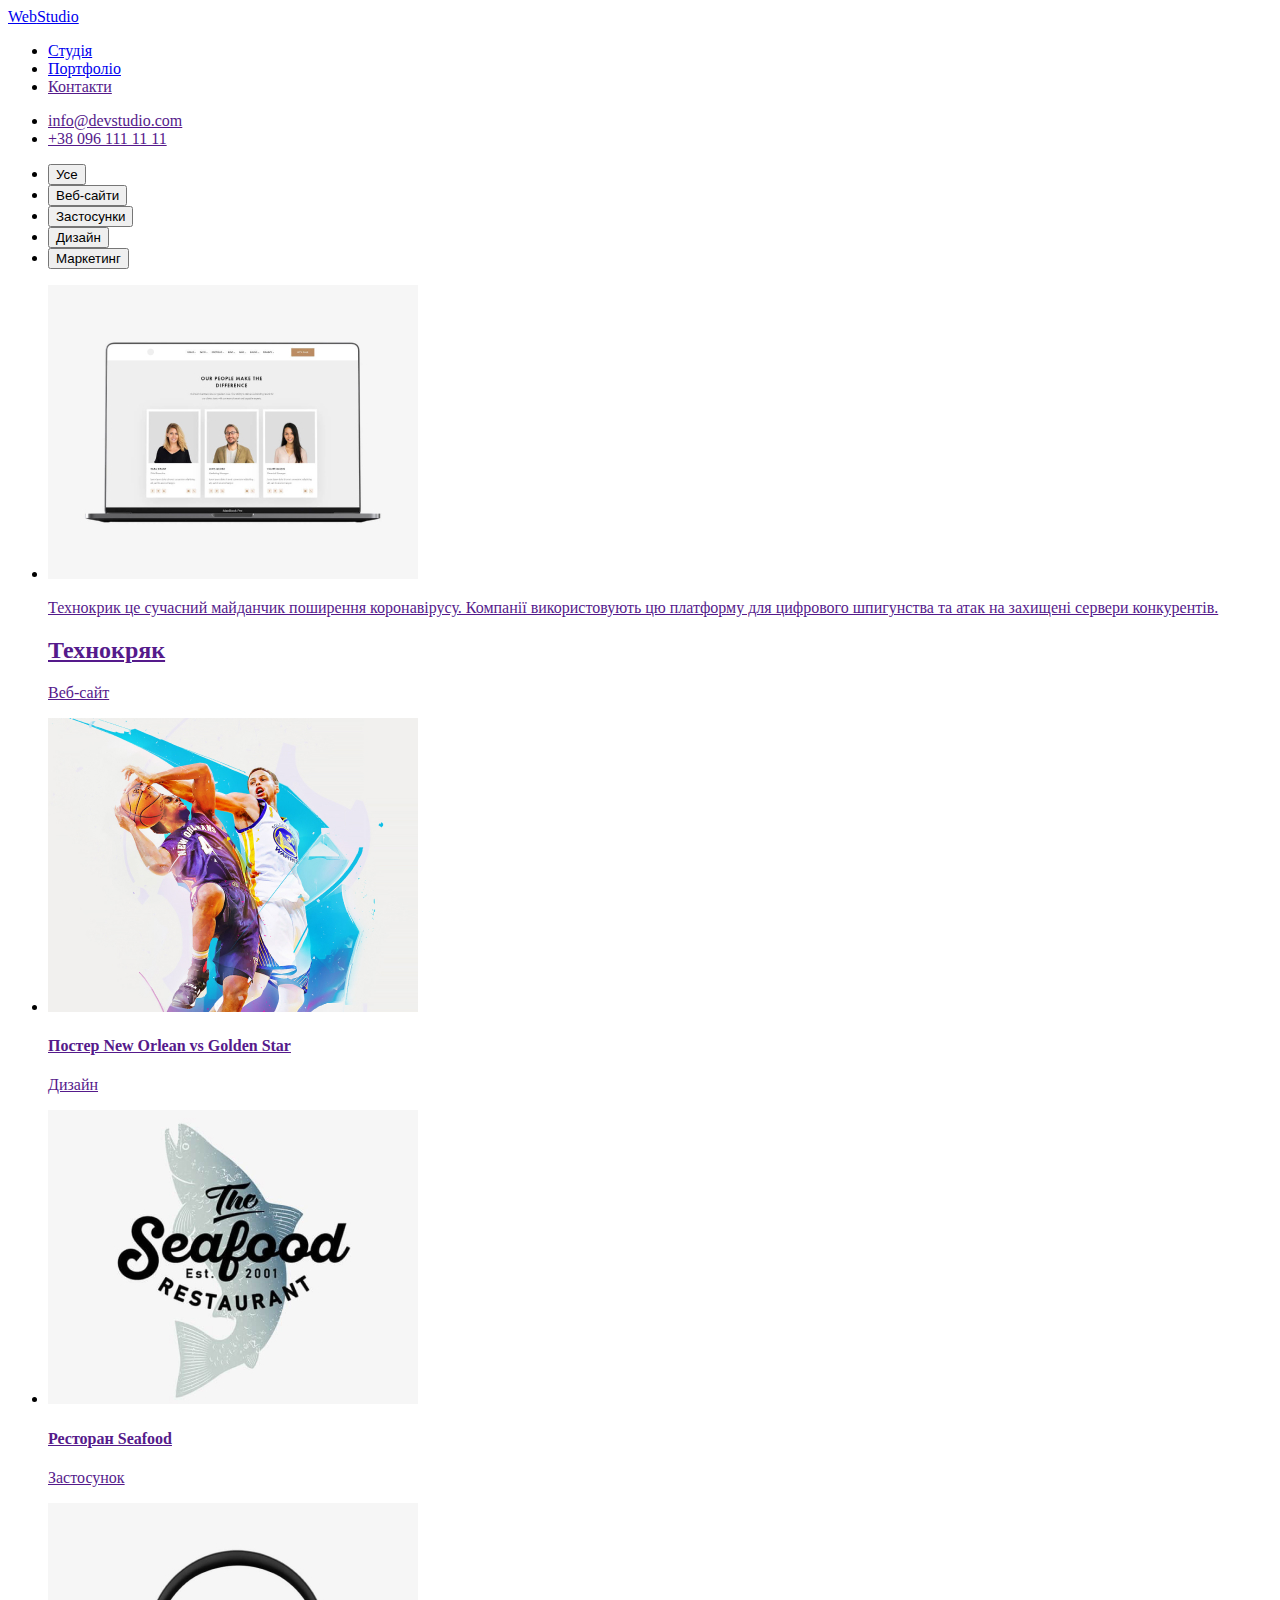
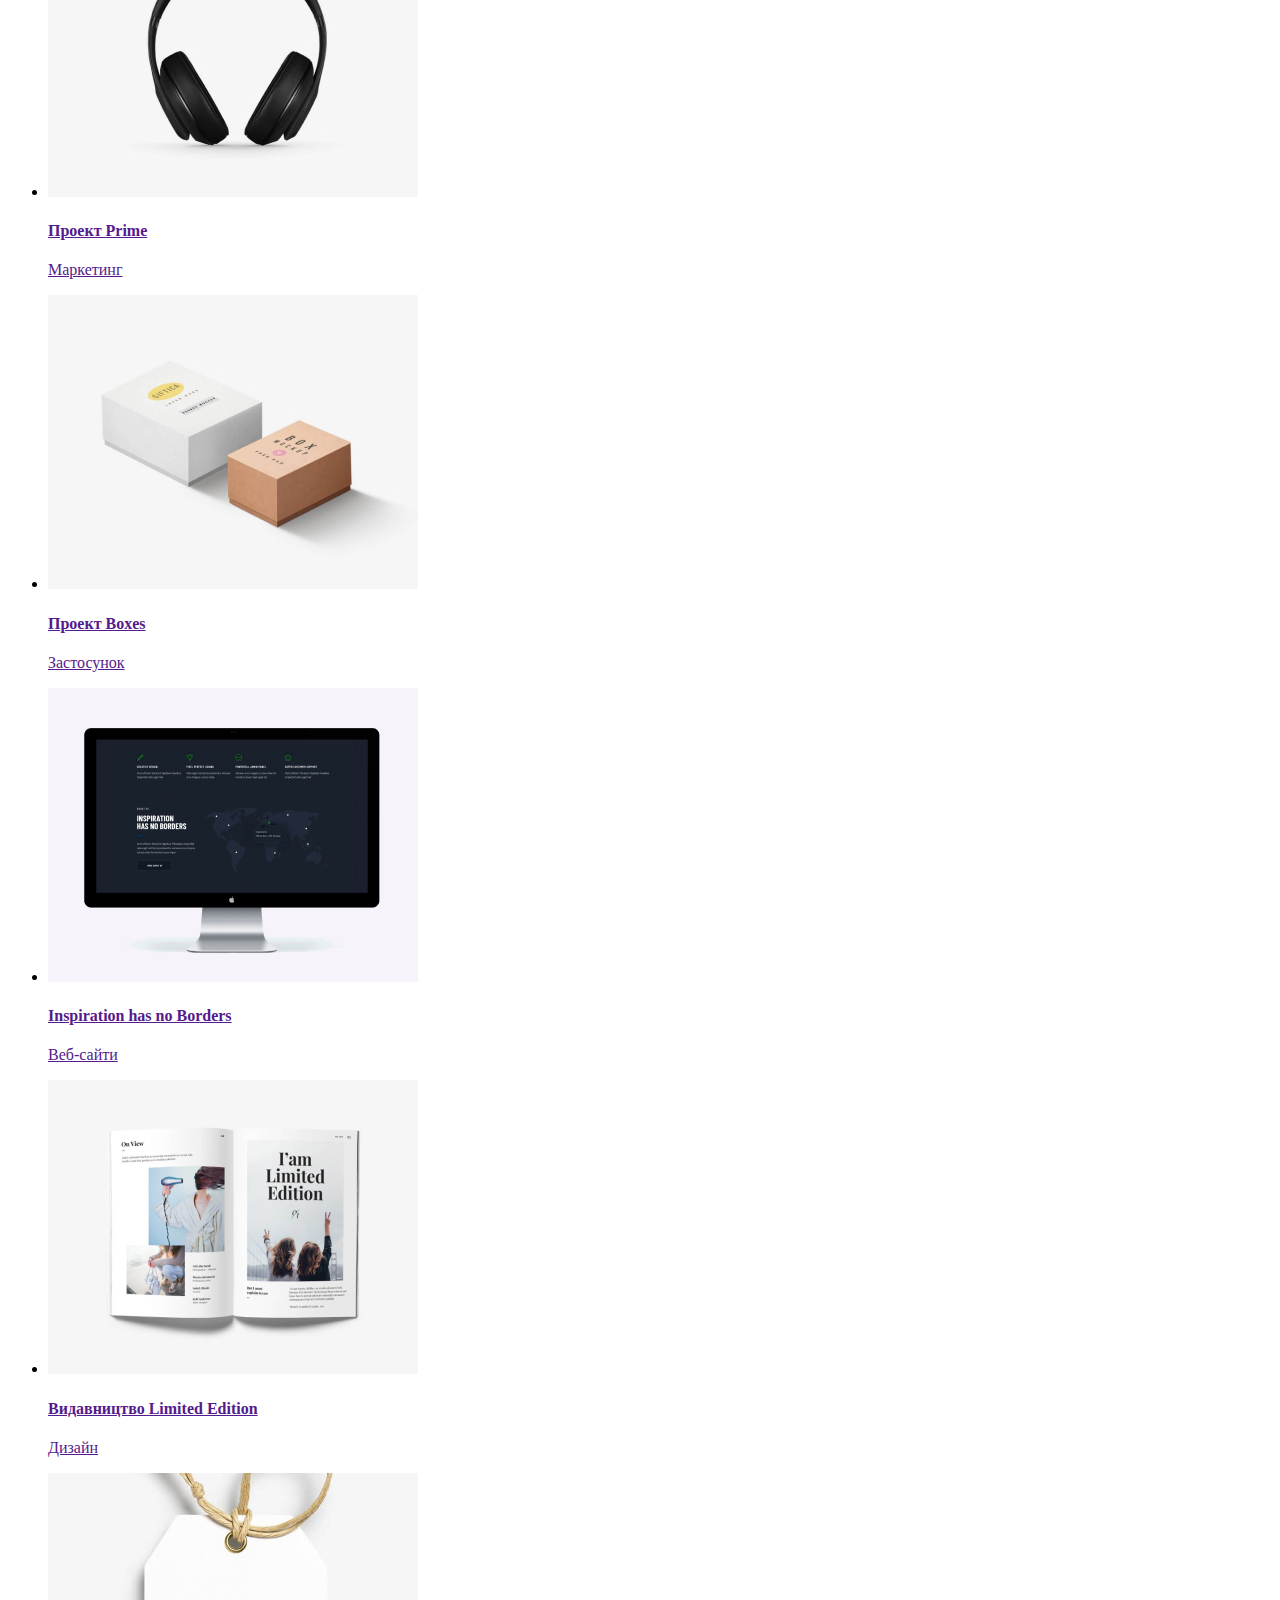
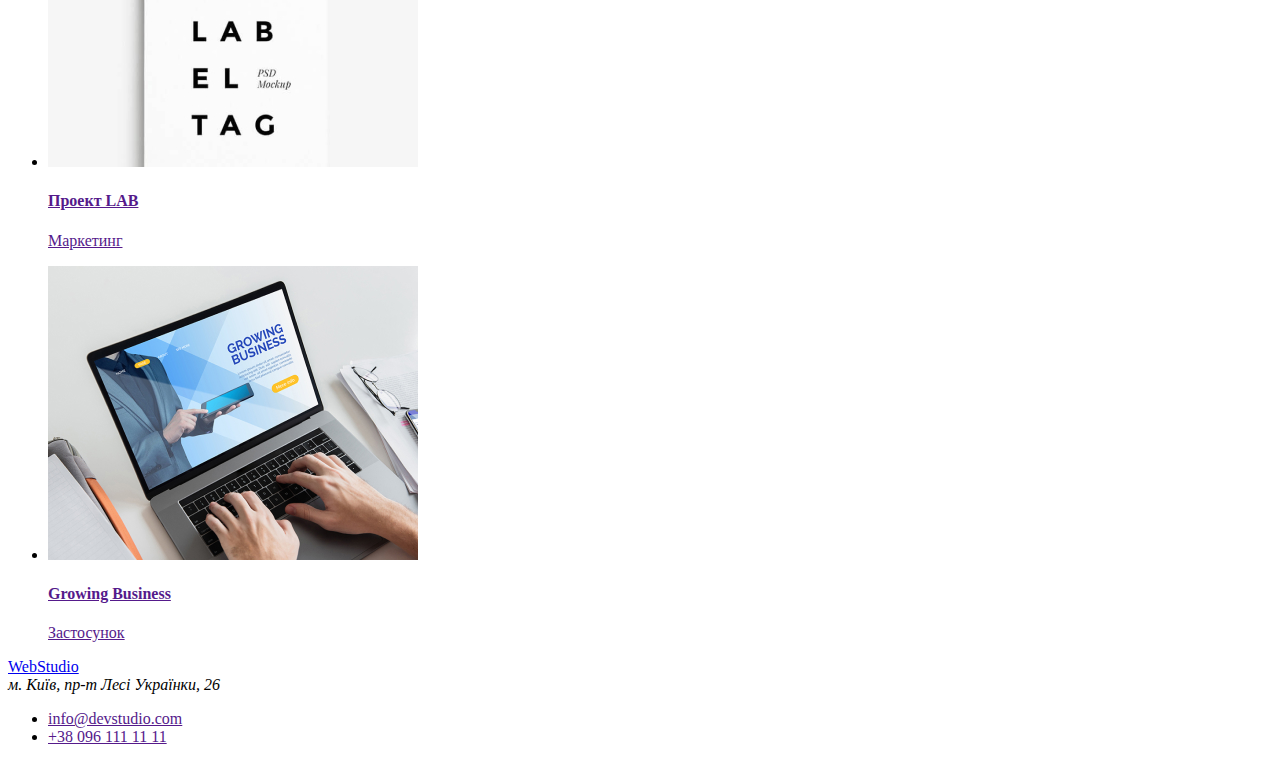
==== portfolio.html @ bb7be634 "goiteens-hw-15" ====
<!DOCTYPE html>
<html lang="en">
<head>
    <meta charset="UTF-8">
    <meta http-equiv="X-UA-Compatible" content="IE=edge">
    <meta name="viewport" content="width=device-width, initial-scale=1.0">
    <title>Portfolio</title>
<link rel="preconnect" href="https://fonts.googleapis.com">
<link rel="preconnect" href="https://fonts.gstatic.com" crossorigin>
<link href="https://fonts.googleapis.com/css2?family=Raleway:wght@700&family=Roboto:wght@400;500;700;900&display=swap" rel="stylesheet">
    <link rel="stylesheet" href="/portfolio.css">
</head>
<body>
     <!--Шапка-->
     <header class="section header">
        <div class="container nav">
            <a class="logo" href="./"><span>Web</span>Studio</a>
        <nav>
            <ul class="nav-list">
                <li class="nav-item">
                    <a class="nav-link" href="./">Студія</a>
                </li>
                <li class="nav-item">
                    <a class="nav-link" href="./portfolio.html">Портфоліо</a>
                </li>
                <li class="nav-item">
                    <a class="nav-link" href="">Контакти</a>
                </li>
            </ul>
        </nav>
        <ul class="contacts-list">
            <li class="contact-item">
                <a class="contact-link" href="">info@devstudio.com</a>
            </li>
            <li class="contact-item">
                <a class="contact-link" href="">+38 096 111 11 11</a>
            </li>
        </ul>
        </div>
     </header>
    <main>
        <section class="section">
            <div class="container">
                <ul class="list">
                    <li class="item"><button type="button" class="button">Усе</button></li>
                    <li class="item"><button type="button" class="button">Веб-сайти</button></li>
                    <li class="item"><button type="button" class="button">Застосунки</button></li>
                    <li class="item"><button type="button" class="button">Дизайн</button></li>
                    <li class="item"><button type="button" class="button">Маркетинг</button></li>
                </ul>
            </div>
            <ul class="examples">
                <li class="examples-link">
                    <a class="link" href=""> 
                    <div class="thumb">
                        <img src="./imges(portfolio)/img (6).jpg" alt="Фотографии троих людей на экране ноутбука" width="370" height="294">
                        <div class="overlay">
                            <p class="overlay-text">
                                Технокрик це сучасний майданчик поширення коронавірусу. 
                                Компанії використовують цю платформу для цифрового 
                                шпигунства та атак на захищені сервери конкурентів.
                            </p>
                        </div>            
                    </div>
                    
                    <div class="link-text">
                        <h2  class="examples-titel">Технокряк</h2>
                        <p class="examples-type">Веб-сайт</p>
                    </div>
                    </a>
                </li>


            <li class="examples-link-img">
                <a href="">
                    <img class="examples-img" src="./imges(portfolio)/img (7).jpg" alt="basketball">
                    <h4>Постер New Orlean vs Golden Star</h4>
                    <p>Дизайн</p>
                </li>
                </a>
            <li class="examples-link-img last">
                <a href="">
                    <img class="examples-img" src="./imges(portfolio)/img (8).jpg" alt="Seafood restaurant">
                    <h4>Ресторан Seafood</h4>
                    <p>Застосунок</p>
                </li>
                </a>
            <li class="examples-link-img first">
                <a href="">
                    <img class="examples-img" src="./imges(portfolio)/img (9).jpg" alt="headphones">
                    <h4>Проект Prime</h4>
                    <p>Маркетинг</p>
                </li>
                </a>
            <li class="examples-link-img">
                <a href="">
                    <img class="examples-img" src="./imges(portfolio)/img (10).jpg" alt="boxes">
                    <h4>Проект Boxes</h4>
                    <p>Застосунок</p>
                </li>
                </a>
            <li class="examples-link-img last">
                <a href="">
                    <img class="examples-img" src="./imges(portfolio)/img (11).jpg" alt="computer">
                    <h4>Inspiration has no Borders</h4>
                    <p>Веб-сайти</p>
                </li>
                </a>
            <li class="examples-link-img first">
                <a href="">
                    <img class="examples-img" src="./imges(portfolio)/img (12).jpg" alt="magazine">
                    <h4>Видавництво Limited Edition</h4>
                    <p>Дизайн</p>
                </li>
                </a>
            <li class="examples-link-img">
                <a href="">
                    <img class="examples-img" src="./imges(portfolio)/img (13).jpg" alt="tag">
                    <h4>Проект LAB</h4>
                    <p>Маркетинг</p>
                </li>
                </a>
            <li class="examples-link-img last">
                <a href="">
                    <img class="examples-img" src="./imges(portfolio)/img (14).jpg" alt="notebook">
                    <h4>Growing Business</h4>
                    <p>Застосунок</p>
                </li>
                </a>
        </ul>
        </section>
    </main>
    <footer class="section-footer">
        <div class="container">
            <div class="footer-nav">
                <a class="logo" href="./"><span>Web</span>Studio</a>
                <address class="adderess">м. Київ, пр-т Лесі Українки, 26</address>
                <ul class="contacts-list">
                    <li class="contact-item">
                        <a class="footer-link" href="">info@devstudio.com</a>
                    </li>
                    <li class="contact-item">
                        <a class="footer-link" href="">+38 096 111 11 11</a>
                    </li>
                </ul>
            </div>
</body>
</html>
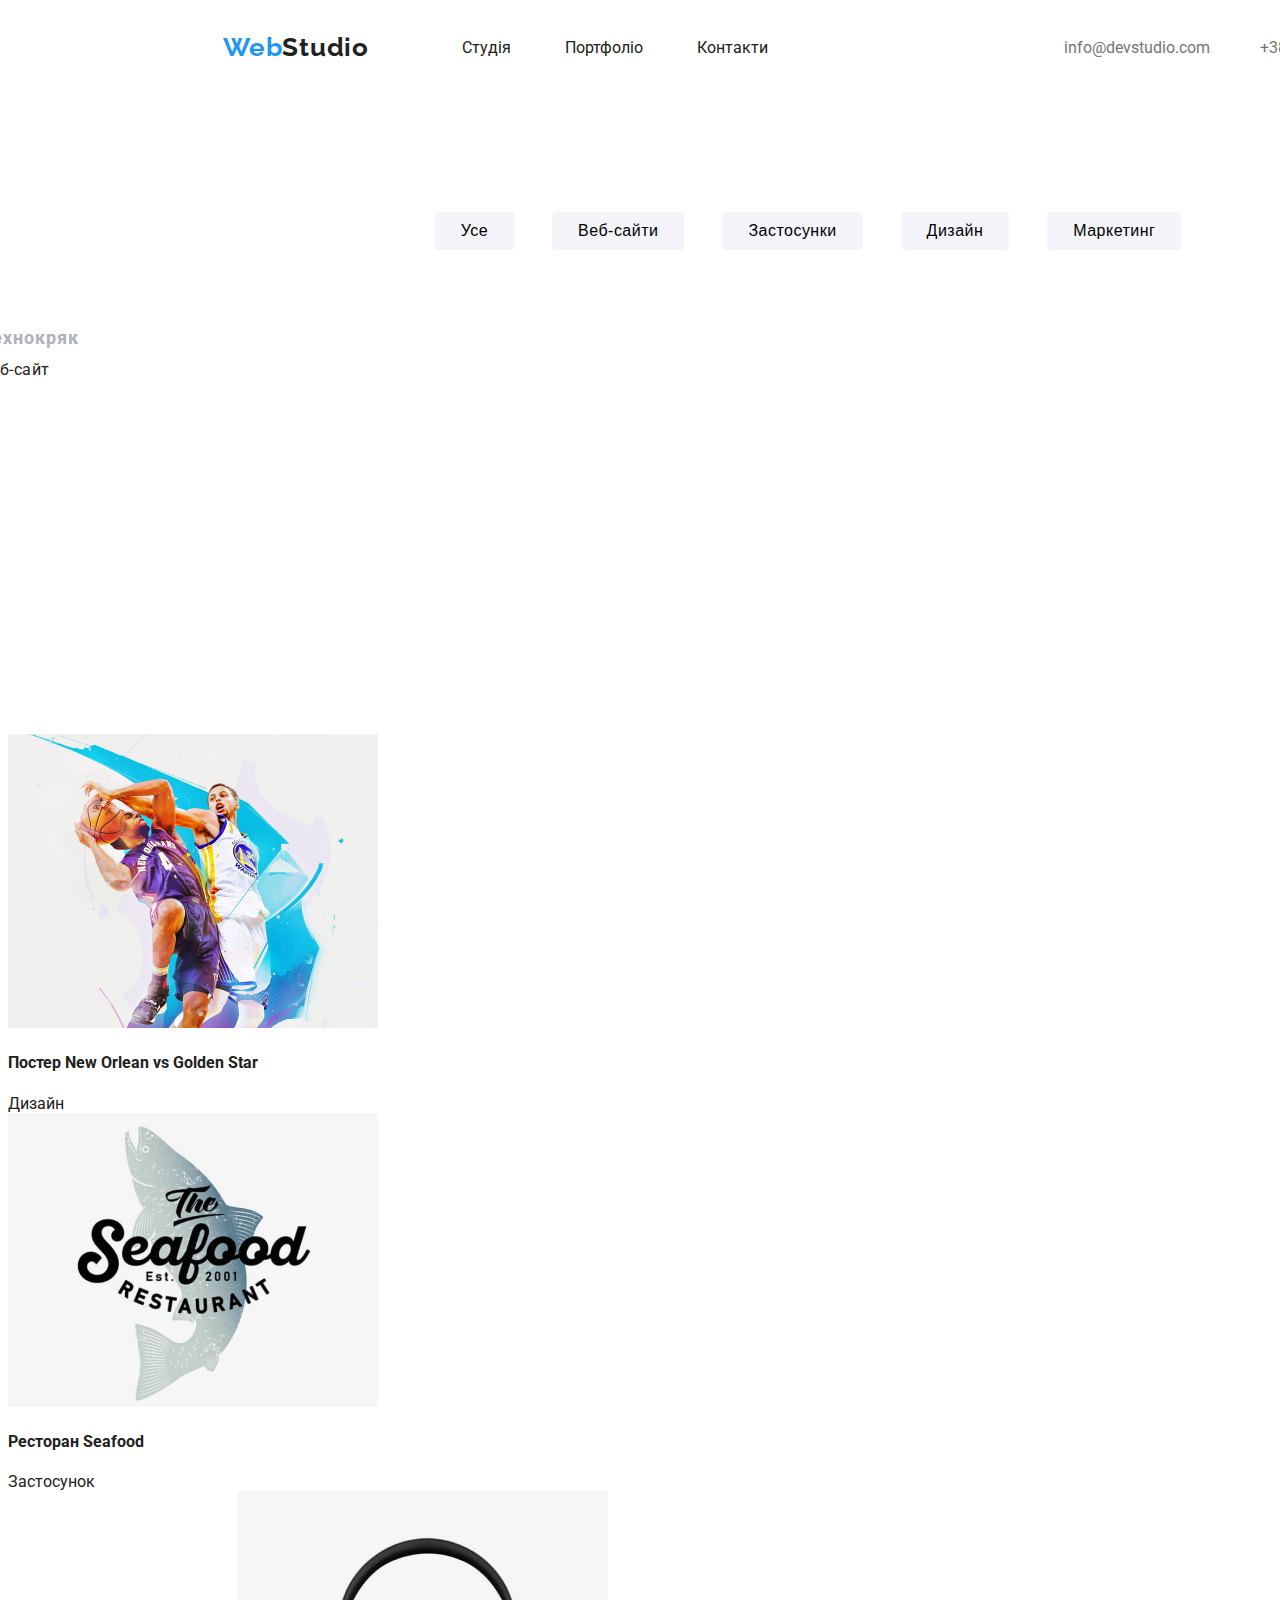
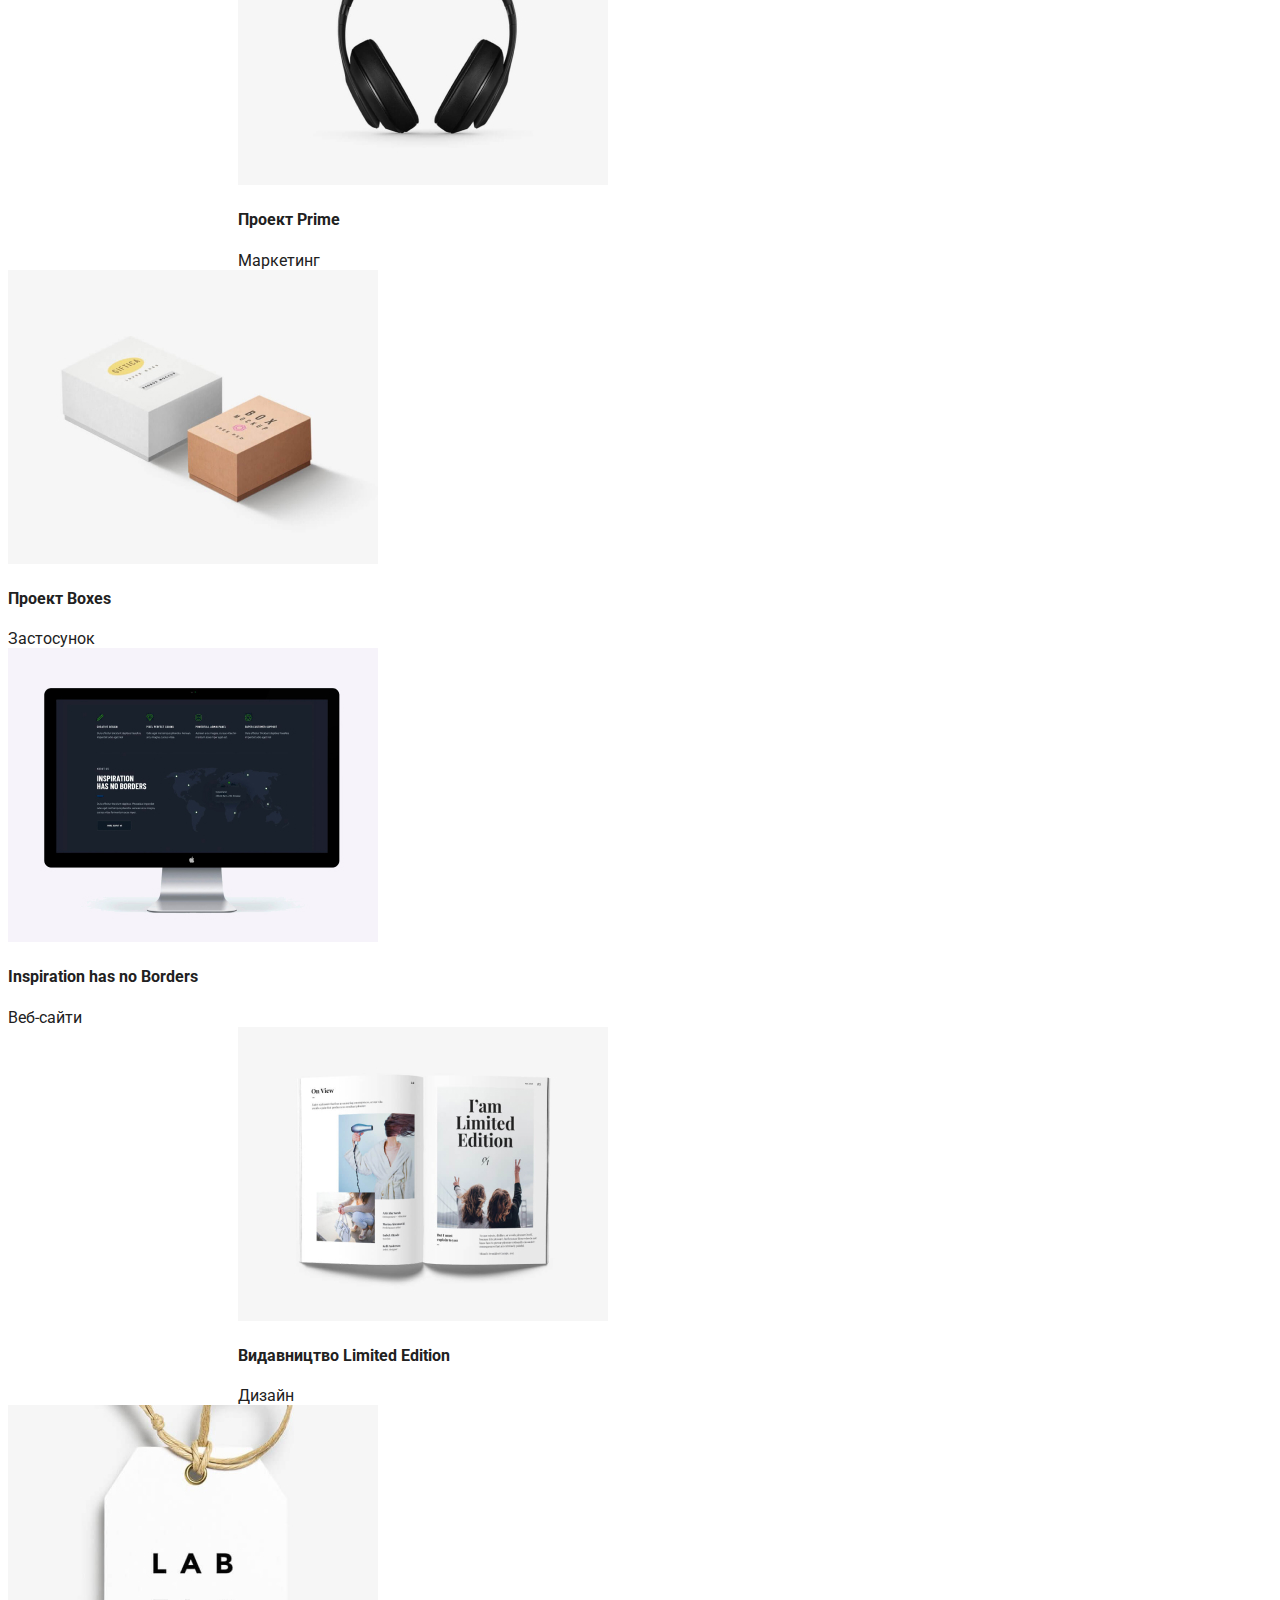
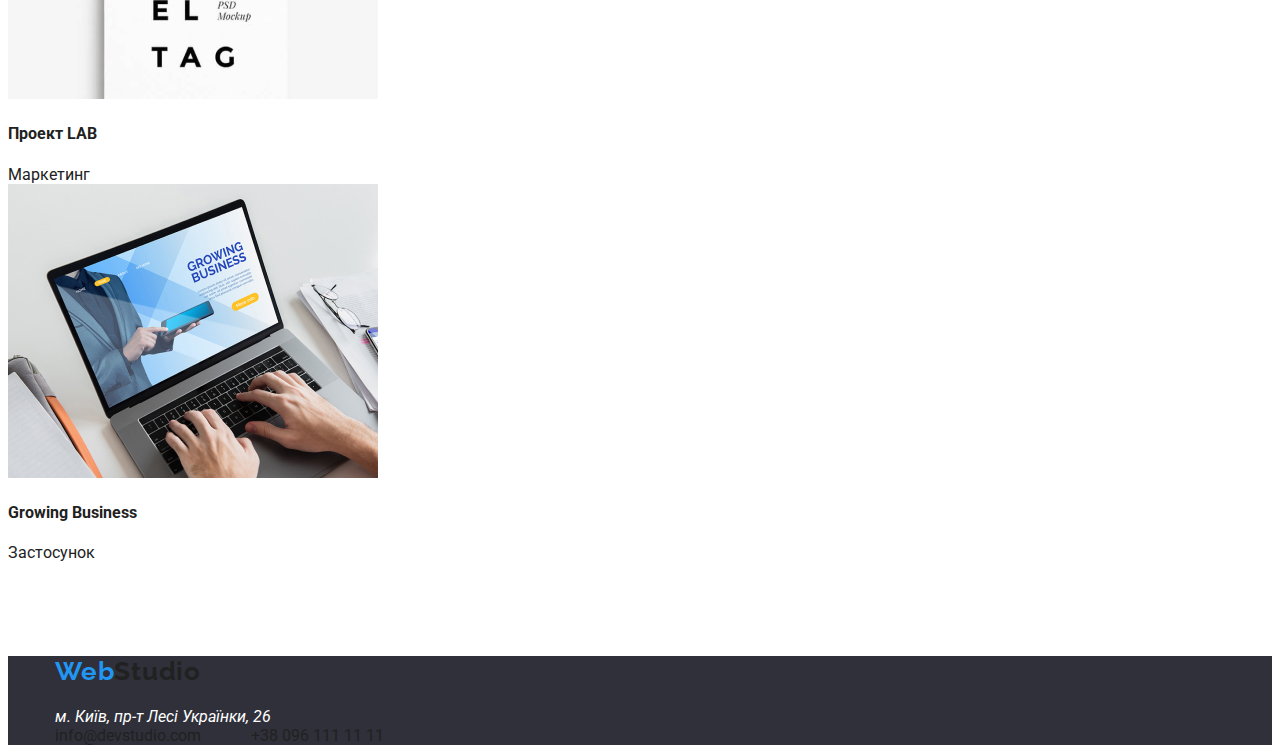
==== commit 0dc47d57: "goiteens-hw-15" ====
--- a/portfolio.html
+++ b/portfolio.html
@@ -8,7 +8,7 @@
 <link rel="preconnect" href="https://fonts.googleapis.com">
 <link rel="preconnect" href="https://fonts.gstatic.com" crossorigin>
 <link href="https://fonts.googleapis.com/css2?family=Raleway:wght@700&family=Roboto:wght@400;500;700;900&display=swap" rel="stylesheet">
-    <link rel="stylesheet" href="/portfolio.css">
+    <link rel="stylesheet" href="/css/main.min.css">
 </head>
 <body>
      <!--Шапка-->
--- a/css/main.min.css
+++ b/css/main.min.css
@@ -0,0 +1 @@
+:root{--accent-color: #2196F3;--primary-text-color: #212121;--secondary-text-color: #757575;--thirdly-text-color: #FFFFFF;--background-color: #2F303A}body{font-family:"Roboto",sans-serif;color:var(--primary-text-color)}*,*::before,*::after{-webkit-box-sizing:border-box;box-sizing:border-box}h1,h2,h3,p,ul{margin:0;padding:0}a{padding:0;margin:0;color:var(--primary-text-color);text-decoration:none}ul{list-style:none}.section{width:1600px;padding-top:94px;padding-bottom:94px}.container{width:1200px;padding-left:15px;padding-right:15px;margin-left:auto;margin-right:auto}.section.header{padding-top:24px;padding-bottom:25px}.container.nav{display:-webkit-box;display:-ms-flexbox;display:flex;-webkit-box-align:center;-ms-flex-align:center;align-items:center}.logo{font-family:"Raleway";font-style:normal;font-weight:700;font-size:26px;line-height:31px;letter-spacing:.03em;color:var(--primary-text-color)}.logo span{color:var(--accent-color)}nav{margin-left:93px}.nav-list{display:-webkit-box;display:-ms-flexbox;display:flex}.nav-item:not(:first-child){margin-left:54px}.nav-link .contact-link{font-style:normal;font-weight:500;font-size:14px;line-height:16px;letter-spacing:.02em;color:var(--primary-text-color)}.nav-link:hover,.nav-link:focus,.contact-link:hover,.contact-link:focus{color:var(--accent-color)}.contacts-list{display:-webkit-box;display:-ms-flexbox;display:flex;margin-left:auto}.contact-item:not(:first-child){margin-left:50px}.contact-link{color:var(--secondary-text-color)}.checkbox{margin-bottom:20px}.modal-input{position:relative}.icon-modal{position:absolute;top:50%;left:15px}.checkbox{-webkit-appearance:none;-moz-appearance:none;appearance:none}.checkbox input:checked+.checkbox-icon{background-color:var(--accent-color);border:1px solid var(--primary-text-color)}.checkbox-icon{border-radius:2px;fill:var(--thirdly-text-color);border:1px solid var(--primary-text-color);margin-right:7px}.modal-button{letter-spacing:.06em;color:var(--thirdly-text-color);cursor:pointer;display:-webkit-inline-box;display:-ms-inline-flexbox;display:inline-flex;padding:10px 57px;border-radius:4px;border:none;background-color:var(--accent-color);margin-bottom:40px;margin-top:30px;-webkit-box-shadow:0px 1px 3px rgba(0,0,0,.12),0px 1px 1px rgba(0,0,0,.14),0px 2px 1px rgba(0,0,0,.2);box-shadow:0px 1px 3px rgba(0,0,0,.12),0px 1px 1px rgba(0,0,0,.14),0px 2px 1px rgba(0,0,0,.2);height:50px;width:200px;-webkit-box-align:center;-ms-flex-align:center;align-items:center}.field-link{text-decoration:underline;color:var(--accent-color)}.field-item textarea{resize:none;width:100%;height:20%;padding:12px 16px;margin-bottom:20px;outline:none}.field-item{position:relative;text-align:left;font-size:12px;line-height:14px;letter-spacing:.01em;color:var(--secondary-text-color)}.modal-title{font-size:20px;line-height:23px;text-align:center;letter-spacing:.03em;margin-bottom:12px}.fields{display:-webkit-box;display:-ms-flexbox;display:flex;-webkit-box-orient:vertical;-webkit-box-direction:normal;-ms-flex-direction:column;flex-direction:column;margin-bottom:20px}.field-item input{width:100%;height:40px;padding-left:16px;border:1px solid rgba(33,33,33,.2);border-radius:4px;outline:none}.field-item:focus-within input,.field-item:focus-within textarea{border:1px solid var(--accent-color)}.field-item:focus-within .icon-modal,.field-item:focus-within label{fill:var(--accent-color)}.field-item:not(:last-child){margin-bottom:10px}.close-button{display:-webkit-inline-box;display:-ms-inline-flexbox;display:inline-flex;border:none;background-color:#fff;border-radius:50%;position:absolute;width:30px;height:30px;left:499px;top:8px}.backdrop.is-hidden{opacity:0;pointer-events:none}.close{height:11px;width:11px;left:4px;top:3px}.backdrop{z-index:4;position:fixed;top:0;left:0;width:100%;height:100%;background-color:rgba(0,0,0,.2)}.modal{position:absolute;top:50%;left:50%;-webkit-transform:translate(-50%, -50%);transform:translate(-50%, -50%);width:528px;height:581px;background-color:var(--thirdly-text-color);padding:40px}.section.hero{padding-top:200px;padding-bottom:200px;text-align:center;background-image:webkit-gradient(linear, left bottom, left top, from(rgba(47, 48, 58, 0.4)), to(rgba(47, 48, 58, 0.4))),url(/studia/bdi.jpg);background-image:linear-gradient(0deg, rgba(47, 48, 58, 0.4), rgba(47, 48, 58, 0.4)),url(./studia/bdi.jpg);background-position:center}.section.hero,.footer{background-color:var(--background-color)}.visually-hidden{position:absolute;width:1px;height:1px;border:0;margin:-1px;padding:0;clip:rect(0 0 0 0);overflow:hidden}.hero-title{font-style:normal;font-weight:900;font-size:44px;line-height:60px;letter-spacing:.06em;text-transform:uppercase;width:696px;margin-bottom:30px;margin-left:auto;margin-right:auto;color:var(--thirdly-text-color)}.hero-button{display:-webkit-inline-box;display:-ms-inline-flexbox;display:inline-flex;border:none;border-radius:4px;background-color:var(--accent-color);color:var(--thirdly-text-color);font-weight:700;font-size:16px;line-height:30px;padding:10px 24px;cursor:pointer;-webkit-transition-property:background-color;transition-property:background-color;-webkit-transition-duration:250ms;transition-duration:250ms;-webkit-transition-timing-function:cubic-bezier(0.4, 0, 0.2, 1);transition-timing-function:cubic-bezier(0.4, 0, 0.2, 1);-webkit-transition-delay:1000ms;transition-delay:1000ms;-webkit-box-shadow:0px 4px 4px rgba(0,0,0,.15);box-shadow:0px 4px 4px rgba(0,0,0,.15)}.hero-button:hover,.hero-button:focus{background-color:#7fffd4;color:#2f303a}.thumbwork{position:absolute;background-color:rgba(47,48,58,.8);color:var(--thirdly-text-color);width:100%;bottom:0;padding:27px}.thumb-place{position:relative}.work-text{font-size:14px;line-height:16px;text-align:center;letter-spacing:.03em}.fetures{display:-webkit-box;display:-ms-flexbox;display:flex;-webkit-box-pack:justify;-ms-flex-pack:justify;justify-content:space-between}.fetures-items{width:270px}.section.footer{padding-top:60px;padding-bottom:60px}.footer .container{display:-webkit-box;display:-ms-flexbox;display:flex}.flex{margin-left:70px}.footer .logo{color:#fff}.adderess{margin-top:20px}.footer .contacts-list{display:block;margin-top:9px}.footer .contact-item:nth-child(2){margin-left:0;margin-top:9px}.flex-title{color:#fff;font-weight:700;font-size:14px;line-height:16px;letter-spacing:.03em;text-transform:uppercase;margin-bottom:20px}.item-foot .link{background:rgba(255,255,255,.1);color:#fff}.footer .item-foot:not(:last-child){margin-right:10px}.list-rb{display:-webkit-box;display:-ms-flexbox;display:flex;-webkit-box-pack:justify;-ms-flex-pack:justify;justify-content:space-between}.list .item{margin:30px}.list-human{display:-webkit-box;display:-ms-flexbox;display:flex;-webkit-box-pack:justify;-ms-flex-pack:justify;justify-content:space-between}.item-human:not(:last-child){margin-right:30px}.img{width:270px;height:260px;margin:10px}.section.hero{text-align:center}.email{width:16px;height:12px;color:var(--secondary-text-color);fill:currentColor}.telephone{width:10px;height:16px;margin-left:30px;margin-right:10px;fill:currentColor}.link{display:-webkit-inline-box;display:-ms-inline-flexbox;display:inline-flex;-webkit-box-pack:center;-ms-flex-pack:center;justify-content:center;-webkit-box-align:center;-ms-flex-align:center;align-items:center;width:44px;height:44px;border-radius:50%;background-color:#fff;color:#afb1b8}.link:hover,.link:focus{background-color:#2196f3;color:#fff}.icon{width:20px;height:20px;fill:currentColor}.list{display:-webkit-box;display:-ms-flexbox;display:flex;-webkit-box-pack:center;-ms-flex-pack:center;justify-content:center}.telephone2{color:var(--secondary-text-color)}.adderess{color:#fff}.icon-link{color:#757575}.fetures-item{width:70px;height:70px}.fetures-box{width:270px;background-color:#f5f4fa;padding:25px 100px;margin-bottom:30px}.customers-list{display:-webkit-box;display:-ms-flexbox;display:flex}.text{width:270px}.main-text{margin-bottom:10px}.name{margin-bottom:10px;text-align:center}.bottom-name{text-align:center}.section.our-team{background-color:#f5f4fa}.main-text2{text-align:center;margin-bottom:50px}.our-job{text-align:center;margin-bottom:50px}.customers-list{display:-webkit-box;display:-ms-flexbox;display:flex}.customers-item:not(:last-child){margin-right:30px}.customers-link{display:-webkit-inline-box;display:-ms-inline-flexbox;display:inline-flex;-webkit-box-pack:center;-ms-flex-pack:center;justify-content:center;-webkit-box-align:center;-ms-flex-align:center;align-items:center;width:170px;height:90px;border:1px solid var(--svg);color:var(--svg);border-radius:4px}.customers-link:hover,.customers-link:focus{border:1px solid var(--accent-color);color:var(--accent-color)}.customers-icon{fill:currentColor}.title{text-align:center;color:#212121;margin-bottom:50px}.item-human{background-color:#fff;-webkit-box-shadow:0px 1px 3px rgba(0,0,0,.12),0px 1px 1px rgba(0,0,0,.14),0px 2px 1px rgba(0,0,0,.2);box-shadow:0px 1px 3px rgba(0,0,0,.12),0px 1px 1px rgba(0,0,0,.14),0px 2px 1px rgba(0,0,0,.2)}body{font-family:"Roboto",sans-serif}a{text-decoration:none}ul{list-style:none}.list{display:-webkit-box;display:-ms-flexbox;display:flex;-webkit-box-pack:center;-ms-flex-pack:center;justify-content:center;margin-bottom:50px}.item:not(:first-child){margin-left:8px}.section.header{padding-top:24px;padding-bottom:25px}.container.nav{display:-webkit-box;display:-ms-flexbox;display:flex;-webkit-box-align:center;-ms-flex-align:center;align-items:center}.logo{font-family:"Raleway";font-style:normal;font-weight:700;font-size:26px;line-height:31px;letter-spacing:.03em;color:var(--primary-text-color)}.logo span{color:var(--accent-color)}nav{margin-left:93px}.nav-list{display:-webkit-box;display:-ms-flexbox;display:flex}.nav-item:not(:first-child){margin-left:54px}.nav-link .footer-link{font-style:normal;font-weight:500;font-size:14px;line-height:16px;letter-spacing:.02em;color:var(--primary-text-color)}.nav-link:hover,.nav-link:focus,.contact-link:hover,.contact-link:focus{color:var(--accent-color)}.contacts-list{display:-webkit-box;display:-ms-flexbox;display:flex;margin-left:auto}.contact-item:not(:first-child){margin-left:50px}.contact-link{color:var(--secondary-text-color)}.button:hover,.button:focus{background-color:#2196f3;color:#fff;-webkit-box-shadow:0px 3px 1px rgba(0,0,0,.1),0px 1px 2px rgba(0,0,0,.08),0px 2px 2px rgba(0,0,0,.12);box-shadow:0px 3px 1px rgba(0,0,0,.1),0px 1px 2px rgba(0,0,0,.08),0px 2px 2px rgba(0,0,0,.12)}.examlpes{display:-webkit-box;display:-ms-flexbox;display:flex;-ms-flex-wrap:wrap;flex-wrap:wrap;margin:-15px}.thumb{position:relative;overflow:hidden}.overlay{position:absolute;top:0;left:0;width:100%;height:100%;background-color:rgba(33,150,243,.9);padding:63px 24px;-webkit-transform:translateY(100%);transform:translateY(100%);-webkit-transition:-webkit-transform 250ms cubic-bezier(0.4, 0, 0.2, 1);transition:-webkit-transform 250ms cubic-bezier(0.4, 0, 0.2, 1);transition:transform 250ms cubic-bezier(0.4, 0, 0.2, 1);transition:transform 250ms cubic-bezier(0.4, 0, 0.2, 1), -webkit-transform 250ms cubic-bezier(0.4, 0, 0.2, 1)}.link:hover .overlay,.link:focus .overlay{-webkit-transform:translateY(0);transform:translateY(0)}.link:hover .link-text,.link:focus .link-text{-webkit-box-shadow:0px 1px 1px rgba(0,0,0,.12),0px 4px 4px rgba(0,0,0,.06),1px 4px 6px rgba(0,0,0,.16);box-shadow:0px 1px 1px rgba(0,0,0,.12),0px 4px 4px rgba(0,0,0,.06),1px 4px 6px rgba(0,0,0,.16)}.overlay-text{font-size:18px;line-height:28px;letter-spacing:.03em;color:var(--thirdly-text-color)}.examples-titel{color:var(--title-text-color);font-weight:700;font-size:18px;line-height:2;letter-spacing:.06em}.examples-type{color:var(--primary-text-color);font-size:16px;line-height:1.8;letter-spacing:.03em}.link-text{padding:20px 24px;border-left:1px solid var(--card-border-line);border-right:1px solid var(--card-border-line);border-bottom:1px solid var(--card-border-line)}.button{border:none;border-radius:4px;padding:6px 26px;background:#f5f4fa;font-weight:500;font-size:16px;line-height:26px;text-align:center;letter-spacing:.03em}.examples-img{height:294px;width:370px;margin-right:30px}.examples-link:not(:last-child){height:404px;width:370px;margin-right:30px}.first{margin-left:230px}.last{margin-right:200px}.section.footer{padding-top:60px;padding-bottom:60px}.footer .container{display:-webkit-box;display:-ms-flexbox;display:flex}.flex{margin-left:70px}.footer .logo{color:#fff}.adderess{margin-top:20px;color:#fff}.footer .contacts-list{display:block;margin-top:9px}.footer .contact-item:nth-child(2){margin-left:0;margin-top:9px}.flex-title{color:#fff;font-weight:700;font-size:14px;line-height:16px;letter-spacing:.03em;text-transform:uppercase;margin-bottom:20px}.footer .item-foot:not(:last-child){margin-right:10px}.section-footer{background-color:#2f303a;margin:none}/*# sourceMappingURL=main.min.css.map */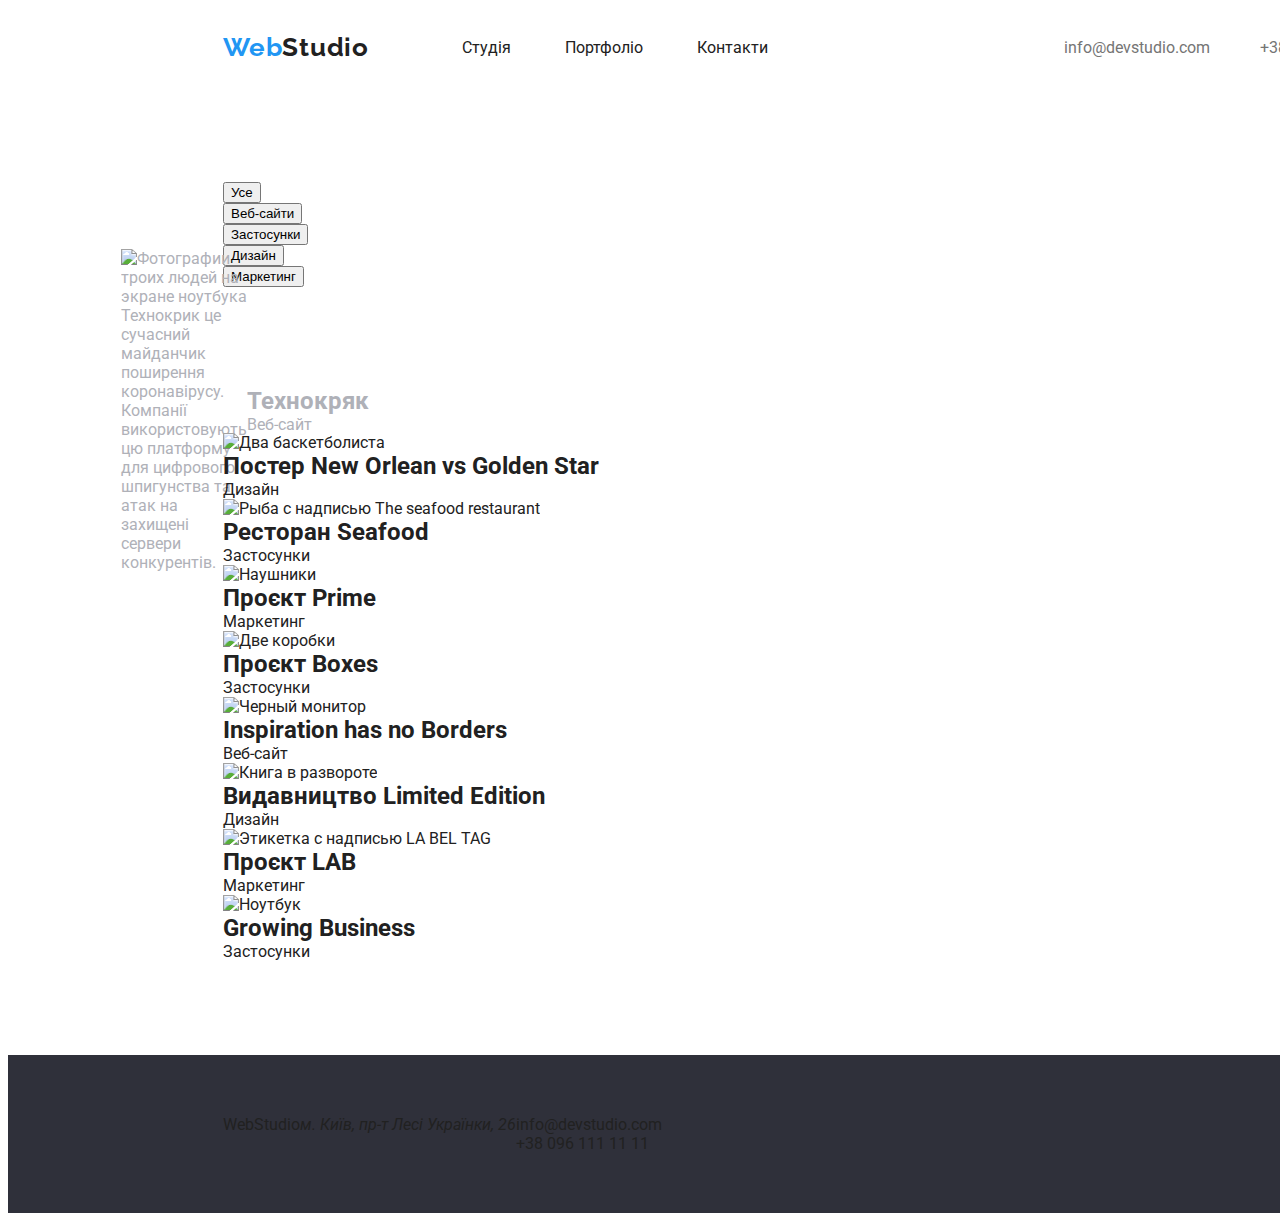
==== commit ea86dcdc: "goiteens-hw-15" ====
--- a/portfolio.html
+++ b/portfolio.html
@@ -4,15 +4,16 @@
     <meta charset="UTF-8">
     <meta http-equiv="X-UA-Compatible" content="IE=edge">
     <meta name="viewport" content="width=device-width, initial-scale=1.0">
-    <title>Portfolio</title>
-<link rel="preconnect" href="https://fonts.googleapis.com">
-<link rel="preconnect" href="https://fonts.gstatic.com" crossorigin>
-<link href="https://fonts.googleapis.com/css2?family=Raleway:wght@700&family=Roboto:wght@400;500;700;900&display=swap" rel="stylesheet">
-    <link rel="stylesheet" href="/css/main.min.css">
+    <title>WEB studio</title>
+    <link href="https://fonts.googleapis.com/css2?family=Raleway:wght@700&family=Roboto:wght@400;500;700;900&display=swap" rel="stylesheet">
+    <link rel="stylesheet" href="node_modules/modern-normalize/modern-normalize.css">    
+    <!-- Зовнішній файл стилю -->
+    <link rel="stylesheet" href="./css/main.min.css">
 </head>
 <body>
-     <!--Шапка-->
-     <header class="section header">
+
+    <!-- Шапка -->
+    <header class="section header">
         <div class="container nav">
             <a class="logo" href="./"><span>Web</span>Studio</a>
         <nav>
@@ -21,7 +22,7 @@
                     <a class="nav-link" href="./">Студія</a>
                 </li>
                 <li class="nav-item">
-                    <a class="nav-link" href="./portfolio.html">Портфоліо</a>
+                    <a class="nav-link">Портфоліо</a>
                 </li>
                 <li class="nav-item">
                     <a class="nav-link" href="">Контакти</a>
@@ -30,119 +31,144 @@
         </nav>
         <ul class="contacts-list">
             <li class="contact-item">
-                <a class="contact-link" href="">info@devstudio.com</a>
+                <a class="contact-link" 
+                href="mail:info@devstudio.com">info@devstudio.com</a>
             </li>
             <li class="contact-item">
-                <a class="contact-link" href="">+38 096 111 11 11</a>
+                <a class="contact-link" 
+                href="tel:+380961111111">+38 096 111 11 11</a>
             </li>
         </ul>
         </div>
-     </header>
-    <main>
-        <section class="section">
-            <div class="container">
-                <ul class="list">
-                    <li class="item"><button type="button" class="button">Усе</button></li>
-                    <li class="item"><button type="button" class="button">Веб-сайти</button></li>
-                    <li class="item"><button type="button" class="button">Застосунки</button></li>
-                    <li class="item"><button type="button" class="button">Дизайн</button></li>
-                    <li class="item"><button type="button" class="button">Маркетинг</button></li>
-                </ul>
+    </header>
+    <!--Основна секція-->
+<main>
+    <section class="section">
+        <div class="container">
+    <ul class="filter">
+        <li class="filter-item">
+            <button type="button" class="filter-btn" href="">Усе</button>
+        </li>
+        <li class="filter-item">
+            <button type="button" class="filter-btn" href="">Веб-сайти</button>
+        </li>
+        <li class="filter-item">
+            <button type="button" class="filter-btn" href="">Застосунки</button>
+        </li>
+        <li class="filter-item">
+            <button type="button" class="filter-btn" href="">Дизайн</button>
+        </li>
+        <li class="filter-item">
+            <button type="button" class="filter-btn" href="">Маркетинг</button>
+        </li>
+    </ul>
+    <ul class="examples">
+        <li class="examples-link">
+            <a class="link" href=""> 
+            <div class="thumb">
+                <img src="./" alt="Фотографии троих людей на экране ноутбука" width="370" height="294">
+                <div class="overlay">
+                    <p class="overlay-text">
+                        Технокрик це сучасний майданчик поширення коронавірусу. 
+                        Компанії використовують цю платформу для цифрового 
+                        шпигунства та атак на захищені сервери конкурентів.
+                    </p>
+                </div>            
             </div>
-            <ul class="examples">
-                <li class="examples-link">
-                    <a class="link" href=""> 
-                    <div class="thumb">
-                        <img src="./imges(portfolio)/img (6).jpg" alt="Фотографии троих людей на экране ноутбука" width="370" height="294">
-                        <div class="overlay">
-                            <p class="overlay-text">
-                                Технокрик це сучасний майданчик поширення коронавірусу. 
-                                Компанії використовують цю платформу для цифрового 
-                                шпигунства та атак на захищені сервери конкурентів.
-                            </p>
-                        </div>            
-                    </div>
-                    
-                    <div class="link-text">
-                        <h2  class="examples-titel">Технокряк</h2>
-                        <p class="examples-type">Веб-сайт</p>
-                    </div>
-                    </a>
-                </li>
+            
+            <div class="link-text">
+                <h2  class="examples-titel">Технокряк</h2>
+                <p class="examples-type">Веб-сайт</p>
+            </div>
+            </a>
+        </li>
+        <li class="examples-link">
+            <a href="">
+            <img src="./img/portfolio/sport.jpg" alt="Два баскетболиста" width="370" height="294">
+            <div class="link-text">
+                <h2 class="examples-titel">Постер New Orlean vs Golden Star</h2>
+            <p class="examples-type" >Дизайн</p>
+            </div>
+            </a>
+        </li>
+        <li class="examples-link">
+            <a href=""><img src="./img/portfolio/seafood_rest.jpg" alt="Рыба с надписью The seafood restaurant" width="370" height="294">
+            <div class="link-text">
+                <h2 class="examples-titel">Ресторан Seafood</h2>
+            <p class="examples-type" >Застосунки</p>
+            </div>
+            </a>
+        </li>
+        <li class="examples-link">
+            <a href=""><img src="./img/portfolio/headphones.jpg" alt="Наушники" width="370" height="294">
+            <div class="link-text">
+                <h2 class="examples-titel">Проєкт Prime</h2>
+            <p class="examples-type" >Маркетинг</p>
+            </div>
+            </a>
+        </li>
+        <li class="examples-link">
+            <a href=""><img src="./img/portfolio/boxes.jpg" alt="Две коробки" width="370" height="294">
+            <div class="link-text">
+                <h2 class="examples-titel">Проєкт Boxes</h2>
+            <p class="examples-type" >Застосунки</p>
+            </div>
+            </a>
+        </li>
+        <li class="examples-link">
+            <a href=""><img src="./img/portfolio/monitor.jpg" alt="Черный монитор" width="370" height="294">
+            <div class="link-text">
+                <h2 class="examples-titel">Inspiration has no Borders</h2>
+            <p class="examples-type" >Веб-сайт</p>
+            </div>
+            </a>
+        </li>
+        <li class="examples-link">
+            <a href=""><img src="./img/portfolio/book.jpg" alt="Книга в развороте" width="370" height="294">
+            <div class="link-text">
+<h2 class="examples-titel">Видавництво Limited Edition</h2>
+            <p class="examples-type" >Дизайн</p>
+            </div>
+                
+            </a>
+        </li>
+        <li class="examples-link">
+            <a href=""><img src="./img/portfolio/label_tag.jpg" alt="Этикетка с надписью LA BEL TAG" width="370" height="294">
+            <div class="link-text">
+<h2 class="examples-titel">Проєкт LAB</h2>
+            <p class="examples-type" >Маркетинг</p>
+            </div>
+                
+            </a>
+        </li>
+        <li class="examples-link">
+            <a href=""><img src="./img/portfolio/laptop.jpg" alt="Ноутбук" width="370" height="294">
+            <div class="link-text">
+                <h2 class="examples-titel">Growing Business</h2>
+            <p class="examples-type" >Застосунки</p>
+            </div>
+                
+            </a>
+        </li>
+    </ul>
+        </div>
 
-
-            <li class="examples-link-img">
-                <a href="">
-                    <img class="examples-img" src="./imges(portfolio)/img (7).jpg" alt="basketball">
-                    <h4>Постер New Orlean vs Golden Star</h4>
-                    <p>Дизайн</p>
-                </li>
-                </a>
-            <li class="examples-link-img last">
-                <a href="">
-                    <img class="examples-img" src="./imges(portfolio)/img (8).jpg" alt="Seafood restaurant">
-                    <h4>Ресторан Seafood</h4>
-                    <p>Застосунок</p>
-                </li>
-                </a>
-            <li class="examples-link-img first">
-                <a href="">
-                    <img class="examples-img" src="./imges(portfolio)/img (9).jpg" alt="headphones">
-                    <h4>Проект Prime</h4>
-                    <p>Маркетинг</p>
-                </li>
-                </a>
-            <li class="examples-link-img">
-                <a href="">
-                    <img class="examples-img" src="./imges(portfolio)/img (10).jpg" alt="boxes">
-                    <h4>Проект Boxes</h4>
-                    <p>Застосунок</p>
-                </li>
-                </a>
-            <li class="examples-link-img last">
-                <a href="">
-                    <img class="examples-img" src="./imges(portfolio)/img (11).jpg" alt="computer">
-                    <h4>Inspiration has no Borders</h4>
-                    <p>Веб-сайти</p>
-                </li>
-                </a>
-            <li class="examples-link-img first">
-                <a href="">
-                    <img class="examples-img" src="./imges(portfolio)/img (12).jpg" alt="magazine">
-                    <h4>Видавництво Limited Edition</h4>
-                    <p>Дизайн</p>
-                </li>
-                </a>
-            <li class="examples-link-img">
-                <a href="">
-                    <img class="examples-img" src="./imges(portfolio)/img (13).jpg" alt="tag">
-                    <h4>Проект LAB</h4>
-                    <p>Маркетинг</p>
-                </li>
-                </a>
-            <li class="examples-link-img last">
-                <a href="">
-                    <img class="examples-img" src="./imges(portfolio)/img (14).jpg" alt="notebook">
-                    <h4>Growing Business</h4>
-                    <p>Застосунок</p>
-                </li>
-                </a>
+</section>
+</main>
+    <!--Footer-->
+    <footer class="section footer">
+        <div class="container">
+            <a href="./"><span>Web</span>Studio</a>
+        <address>м. Київ, пр-т Лесі Українки, 26</address>
+        <ul>    
+            <li>
+                <a href="mail:info@devstudio.com">info@devstudio.com</a>
+            </li>
+            <li>
+                <a href="tel:+380961111111">+38 096 111 11 11</a>
+            </li>
         </ul>
-        </section>
-    </main>
-    <footer class="section-footer">
-        <div class="container">
-            <div class="footer-nav">
-                <a class="logo" href="./"><span>Web</span>Studio</a>
-                <address class="adderess">м. Київ, пр-т Лесі Українки, 26</address>
-                <ul class="contacts-list">
-                    <li class="contact-item">
-                        <a class="footer-link" href="">info@devstudio.com</a>
-                    </li>
-                    <li class="contact-item">
-                        <a class="footer-link" href="">+38 096 111 11 11</a>
-                    </li>
-                </ul>
-            </div>
+        </div>
+    </footer>
 </body>
 </html>--- a/css/main.min.css
+++ b/css/main.min.css
@@ -1 +1 @@
-:root{--accent-color: #2196F3;--primary-text-color: #212121;--secondary-text-color: #757575;--thirdly-text-color: #FFFFFF;--background-color: #2F303A}body{font-family:"Roboto",sans-serif;color:var(--primary-text-color)}*,*::before,*::after{-webkit-box-sizing:border-box;box-sizing:border-box}h1,h2,h3,p,ul{margin:0;padding:0}a{padding:0;margin:0;color:var(--primary-text-color);text-decoration:none}ul{list-style:none}.section{width:1600px;padding-top:94px;padding-bottom:94px}.container{width:1200px;padding-left:15px;padding-right:15px;margin-left:auto;margin-right:auto}.section.header{padding-top:24px;padding-bottom:25px}.container.nav{display:-webkit-box;display:-ms-flexbox;display:flex;-webkit-box-align:center;-ms-flex-align:center;align-items:center}.logo{font-family:"Raleway";font-style:normal;font-weight:700;font-size:26px;line-height:31px;letter-spacing:.03em;color:var(--primary-text-color)}.logo span{color:var(--accent-color)}nav{margin-left:93px}.nav-list{display:-webkit-box;display:-ms-flexbox;display:flex}.nav-item:not(:first-child){margin-left:54px}.nav-link .contact-link{font-style:normal;font-weight:500;font-size:14px;line-height:16px;letter-spacing:.02em;color:var(--primary-text-color)}.nav-link:hover,.nav-link:focus,.contact-link:hover,.contact-link:focus{color:var(--accent-color)}.contacts-list{display:-webkit-box;display:-ms-flexbox;display:flex;margin-left:auto}.contact-item:not(:first-child){margin-left:50px}.contact-link{color:var(--secondary-text-color)}.checkbox{margin-bottom:20px}.modal-input{position:relative}.icon-modal{position:absolute;top:50%;left:15px}.checkbox{-webkit-appearance:none;-moz-appearance:none;appearance:none}.checkbox input:checked+.checkbox-icon{background-color:var(--accent-color);border:1px solid var(--primary-text-color)}.checkbox-icon{border-radius:2px;fill:var(--thirdly-text-color);border:1px solid var(--primary-text-color);margin-right:7px}.modal-button{letter-spacing:.06em;color:var(--thirdly-text-color);cursor:pointer;display:-webkit-inline-box;display:-ms-inline-flexbox;display:inline-flex;padding:10px 57px;border-radius:4px;border:none;background-color:var(--accent-color);margin-bottom:40px;margin-top:30px;-webkit-box-shadow:0px 1px 3px rgba(0,0,0,.12),0px 1px 1px rgba(0,0,0,.14),0px 2px 1px rgba(0,0,0,.2);box-shadow:0px 1px 3px rgba(0,0,0,.12),0px 1px 1px rgba(0,0,0,.14),0px 2px 1px rgba(0,0,0,.2);height:50px;width:200px;-webkit-box-align:center;-ms-flex-align:center;align-items:center}.field-link{text-decoration:underline;color:var(--accent-color)}.field-item textarea{resize:none;width:100%;height:20%;padding:12px 16px;margin-bottom:20px;outline:none}.field-item{position:relative;text-align:left;font-size:12px;line-height:14px;letter-spacing:.01em;color:var(--secondary-text-color)}.modal-title{font-size:20px;line-height:23px;text-align:center;letter-spacing:.03em;margin-bottom:12px}.fields{display:-webkit-box;display:-ms-flexbox;display:flex;-webkit-box-orient:vertical;-webkit-box-direction:normal;-ms-flex-direction:column;flex-direction:column;margin-bottom:20px}.field-item input{width:100%;height:40px;padding-left:16px;border:1px solid rgba(33,33,33,.2);border-radius:4px;outline:none}.field-item:focus-within input,.field-item:focus-within textarea{border:1px solid var(--accent-color)}.field-item:focus-within .icon-modal,.field-item:focus-within label{fill:var(--accent-color)}.field-item:not(:last-child){margin-bottom:10px}.close-button{display:-webkit-inline-box;display:-ms-inline-flexbox;display:inline-flex;border:none;background-color:#fff;border-radius:50%;position:absolute;width:30px;height:30px;left:499px;top:8px}.backdrop.is-hidden{opacity:0;pointer-events:none}.close{height:11px;width:11px;left:4px;top:3px}.backdrop{z-index:4;position:fixed;top:0;left:0;width:100%;height:100%;background-color:rgba(0,0,0,.2)}.modal{position:absolute;top:50%;left:50%;-webkit-transform:translate(-50%, -50%);transform:translate(-50%, -50%);width:528px;height:581px;background-color:var(--thirdly-text-color);padding:40px}.section.hero{padding-top:200px;padding-bottom:200px;text-align:center;background-image:webkit-gradient(linear, left bottom, left top, from(rgba(47, 48, 58, 0.4)), to(rgba(47, 48, 58, 0.4))),url(/studia/bdi.jpg);background-image:linear-gradient(0deg, rgba(47, 48, 58, 0.4), rgba(47, 48, 58, 0.4)),url(./studia/bdi.jpg);background-position:center}.section.hero,.footer{background-color:var(--background-color)}.visually-hidden{position:absolute;width:1px;height:1px;border:0;margin:-1px;padding:0;clip:rect(0 0 0 0);overflow:hidden}.hero-title{font-style:normal;font-weight:900;font-size:44px;line-height:60px;letter-spacing:.06em;text-transform:uppercase;width:696px;margin-bottom:30px;margin-left:auto;margin-right:auto;color:var(--thirdly-text-color)}.hero-button{display:-webkit-inline-box;display:-ms-inline-flexbox;display:inline-flex;border:none;border-radius:4px;background-color:var(--accent-color);color:var(--thirdly-text-color);font-weight:700;font-size:16px;line-height:30px;padding:10px 24px;cursor:pointer;-webkit-transition-property:background-color;transition-property:background-color;-webkit-transition-duration:250ms;transition-duration:250ms;-webkit-transition-timing-function:cubic-bezier(0.4, 0, 0.2, 1);transition-timing-function:cubic-bezier(0.4, 0, 0.2, 1);-webkit-transition-delay:1000ms;transition-delay:1000ms;-webkit-box-shadow:0px 4px 4px rgba(0,0,0,.15);box-shadow:0px 4px 4px rgba(0,0,0,.15)}.hero-button:hover,.hero-button:focus{background-color:#7fffd4;color:#2f303a}.thumbwork{position:absolute;background-color:rgba(47,48,58,.8);color:var(--thirdly-text-color);width:100%;bottom:0;padding:27px}.thumb-place{position:relative}.work-text{font-size:14px;line-height:16px;text-align:center;letter-spacing:.03em}.fetures{display:-webkit-box;display:-ms-flexbox;display:flex;-webkit-box-pack:justify;-ms-flex-pack:justify;justify-content:space-between}.fetures-items{width:270px}.section.footer{padding-top:60px;padding-bottom:60px}.footer .container{display:-webkit-box;display:-ms-flexbox;display:flex}.flex{margin-left:70px}.footer .logo{color:#fff}.adderess{margin-top:20px}.footer .contacts-list{display:block;margin-top:9px}.footer .contact-item:nth-child(2){margin-left:0;margin-top:9px}.flex-title{color:#fff;font-weight:700;font-size:14px;line-height:16px;letter-spacing:.03em;text-transform:uppercase;margin-bottom:20px}.item-foot .link{background:rgba(255,255,255,.1);color:#fff}.footer .item-foot:not(:last-child){margin-right:10px}.list-rb{display:-webkit-box;display:-ms-flexbox;display:flex;-webkit-box-pack:justify;-ms-flex-pack:justify;justify-content:space-between}.list .item{margin:30px}.list-human{display:-webkit-box;display:-ms-flexbox;display:flex;-webkit-box-pack:justify;-ms-flex-pack:justify;justify-content:space-between}.item-human:not(:last-child){margin-right:30px}.img{width:270px;height:260px;margin:10px}.section.hero{text-align:center}.email{width:16px;height:12px;color:var(--secondary-text-color);fill:currentColor}.telephone{width:10px;height:16px;margin-left:30px;margin-right:10px;fill:currentColor}.link{display:-webkit-inline-box;display:-ms-inline-flexbox;display:inline-flex;-webkit-box-pack:center;-ms-flex-pack:center;justify-content:center;-webkit-box-align:center;-ms-flex-align:center;align-items:center;width:44px;height:44px;border-radius:50%;background-color:#fff;color:#afb1b8}.link:hover,.link:focus{background-color:#2196f3;color:#fff}.icon{width:20px;height:20px;fill:currentColor}.list{display:-webkit-box;display:-ms-flexbox;display:flex;-webkit-box-pack:center;-ms-flex-pack:center;justify-content:center}.telephone2{color:var(--secondary-text-color)}.adderess{color:#fff}.icon-link{color:#757575}.fetures-item{width:70px;height:70px}.fetures-box{width:270px;background-color:#f5f4fa;padding:25px 100px;margin-bottom:30px}.customers-list{display:-webkit-box;display:-ms-flexbox;display:flex}.text{width:270px}.main-text{margin-bottom:10px}.name{margin-bottom:10px;text-align:center}.bottom-name{text-align:center}.section.our-team{background-color:#f5f4fa}.main-text2{text-align:center;margin-bottom:50px}.our-job{text-align:center;margin-bottom:50px}.customers-list{display:-webkit-box;display:-ms-flexbox;display:flex}.customers-item:not(:last-child){margin-right:30px}.customers-link{display:-webkit-inline-box;display:-ms-inline-flexbox;display:inline-flex;-webkit-box-pack:center;-ms-flex-pack:center;justify-content:center;-webkit-box-align:center;-ms-flex-align:center;align-items:center;width:170px;height:90px;border:1px solid var(--svg);color:var(--svg);border-radius:4px}.customers-link:hover,.customers-link:focus{border:1px solid var(--accent-color);color:var(--accent-color)}.customers-icon{fill:currentColor}.title{text-align:center;color:#212121;margin-bottom:50px}.item-human{background-color:#fff;-webkit-box-shadow:0px 1px 3px rgba(0,0,0,.12),0px 1px 1px rgba(0,0,0,.14),0px 2px 1px rgba(0,0,0,.2);box-shadow:0px 1px 3px rgba(0,0,0,.12),0px 1px 1px rgba(0,0,0,.14),0px 2px 1px rgba(0,0,0,.2)}body{font-family:"Roboto",sans-serif}a{text-decoration:none}ul{list-style:none}.list{display:-webkit-box;display:-ms-flexbox;display:flex;-webkit-box-pack:center;-ms-flex-pack:center;justify-content:center;margin-bottom:50px}.item:not(:first-child){margin-left:8px}.section.header{padding-top:24px;padding-bottom:25px}.container.nav{display:-webkit-box;display:-ms-flexbox;display:flex;-webkit-box-align:center;-ms-flex-align:center;align-items:center}.logo{font-family:"Raleway";font-style:normal;font-weight:700;font-size:26px;line-height:31px;letter-spacing:.03em;color:var(--primary-text-color)}.logo span{color:var(--accent-color)}nav{margin-left:93px}.nav-list{display:-webkit-box;display:-ms-flexbox;display:flex}.nav-item:not(:first-child){margin-left:54px}.nav-link .footer-link{font-style:normal;font-weight:500;font-size:14px;line-height:16px;letter-spacing:.02em;color:var(--primary-text-color)}.nav-link:hover,.nav-link:focus,.contact-link:hover,.contact-link:focus{color:var(--accent-color)}.contacts-list{display:-webkit-box;display:-ms-flexbox;display:flex;margin-left:auto}.contact-item:not(:first-child){margin-left:50px}.contact-link{color:var(--secondary-text-color)}.button:hover,.button:focus{background-color:#2196f3;color:#fff;-webkit-box-shadow:0px 3px 1px rgba(0,0,0,.1),0px 1px 2px rgba(0,0,0,.08),0px 2px 2px rgba(0,0,0,.12);box-shadow:0px 3px 1px rgba(0,0,0,.1),0px 1px 2px rgba(0,0,0,.08),0px 2px 2px rgba(0,0,0,.12)}.examlpes{display:-webkit-box;display:-ms-flexbox;display:flex;-ms-flex-wrap:wrap;flex-wrap:wrap;margin:-15px}.thumb{position:relative;overflow:hidden}.overlay{position:absolute;top:0;left:0;width:100%;height:100%;background-color:rgba(33,150,243,.9);padding:63px 24px;-webkit-transform:translateY(100%);transform:translateY(100%);-webkit-transition:-webkit-transform 250ms cubic-bezier(0.4, 0, 0.2, 1);transition:-webkit-transform 250ms cubic-bezier(0.4, 0, 0.2, 1);transition:transform 250ms cubic-bezier(0.4, 0, 0.2, 1);transition:transform 250ms cubic-bezier(0.4, 0, 0.2, 1), -webkit-transform 250ms cubic-bezier(0.4, 0, 0.2, 1)}.link:hover .overlay,.link:focus .overlay{-webkit-transform:translateY(0);transform:translateY(0)}.link:hover .link-text,.link:focus .link-text{-webkit-box-shadow:0px 1px 1px rgba(0,0,0,.12),0px 4px 4px rgba(0,0,0,.06),1px 4px 6px rgba(0,0,0,.16);box-shadow:0px 1px 1px rgba(0,0,0,.12),0px 4px 4px rgba(0,0,0,.06),1px 4px 6px rgba(0,0,0,.16)}.overlay-text{font-size:18px;line-height:28px;letter-spacing:.03em;color:var(--thirdly-text-color)}.examples-titel{color:var(--title-text-color);font-weight:700;font-size:18px;line-height:2;letter-spacing:.06em}.examples-type{color:var(--primary-text-color);font-size:16px;line-height:1.8;letter-spacing:.03em}.link-text{padding:20px 24px;border-left:1px solid var(--card-border-line);border-right:1px solid var(--card-border-line);border-bottom:1px solid var(--card-border-line)}.button{border:none;border-radius:4px;padding:6px 26px;background:#f5f4fa;font-weight:500;font-size:16px;line-height:26px;text-align:center;letter-spacing:.03em}.examples-img{height:294px;width:370px;margin-right:30px}.examples-link:not(:last-child){height:404px;width:370px;margin-right:30px}.first{margin-left:230px}.last{margin-right:200px}.section.footer{padding-top:60px;padding-bottom:60px}.footer .container{display:-webkit-box;display:-ms-flexbox;display:flex}.flex{margin-left:70px}.footer .logo{color:#fff}.adderess{margin-top:20px;color:#fff}.footer .contacts-list{display:block;margin-top:9px}.footer .contact-item:nth-child(2){margin-left:0;margin-top:9px}.flex-title{color:#fff;font-weight:700;font-size:14px;line-height:16px;letter-spacing:.03em;text-transform:uppercase;margin-bottom:20px}.footer .item-foot:not(:last-child){margin-right:10px}.section-footer{background-color:#2f303a;margin:none}/*# sourceMappingURL=main.min.css.map */+:root{--accent-color: #2196F3;--primary-text-color: #212121;--secondary-text-color: #757575;--thirdly-text-color: #FFFFFF;--background-color: #2F303A}body{font-family:"Roboto",sans-serif;color:var(--primary-text-color)}*,*::before,*::after{-webkit-box-sizing:border-box;box-sizing:border-box}h1,h2,h3,p,ul{margin:0;padding:0}a{padding:0;margin:0;color:var(--primary-text-color);text-decoration:none}ul{list-style:none}.section{width:1600px;padding-top:94px;padding-bottom:94px}.container{width:1200px;padding-left:15px;padding-right:15px;margin-left:auto;margin-right:auto}.section.header{padding-top:24px;padding-bottom:25px}.container.nav{display:-webkit-box;display:-ms-flexbox;display:flex;-webkit-box-align:center;-ms-flex-align:center;align-items:center}.logo{font-family:"Raleway";font-style:normal;font-weight:700;font-size:26px;line-height:31px;letter-spacing:.03em;color:var(--primary-text-color)}.logo span{color:var(--accent-color)}nav{margin-left:93px}.nav-list{display:-webkit-box;display:-ms-flexbox;display:flex}.nav-item:not(:first-child){margin-left:54px}.nav-link .contact-link{font-style:normal;font-weight:500;font-size:14px;line-height:16px;letter-spacing:.02em;color:var(--primary-text-color)}.nav-link:hover,.nav-link:focus,.contact-link:hover,.contact-link:focus{color:var(--accent-color)}.contacts-list{display:-webkit-box;display:-ms-flexbox;display:flex;margin-left:auto}.contact-item:not(:first-child){margin-left:50px}.contact-link{color:var(--secondary-text-color)}.section.hero{padding-top:200px;padding-bottom:200px;text-align:center;background-image:-webkit-gradient(linear, left bottom, left top, from(rgba(47, 48, 58, 0.4)), to(rgba(47, 48, 58, 0.4))),url(/studia/bdi.jpg);background-image:linear-gradient(0deg, rgba(47, 48, 58, 0.4), rgba(47, 48, 58, 0.4)),url(/studia/bdi.jpg);background-position:center}.section.hero,.footer{background-color:var(--background-color)}.visually-hidden{position:absolute;width:1px;height:1px;border:0;margin:-1px;padding:0;clip:rect(0 0 0 0);overflow:hidden}.hero-title{font-style:normal;font-weight:900;font-size:44px;line-height:60px;letter-spacing:.06em;text-transform:uppercase;width:696px;margin-bottom:30px;margin-left:auto;margin-right:auto;color:var(--thirdly-text-color)}.hero-button{display:-webkit-inline-box;display:-ms-inline-flexbox;display:inline-flex;border:none;border-radius:4px;background-color:var(--accent-color);color:var(--thirdly-text-color);font-weight:700;font-size:16px;line-height:30px;padding:10px 24px;cursor:pointer;-webkit-transition-property:background-color;transition-property:background-color;-webkit-transition-duration:250ms;transition-duration:250ms;-webkit-transition-timing-function:cubic-bezier(0.4, 0, 0.2, 1);transition-timing-function:cubic-bezier(0.4, 0, 0.2, 1);-webkit-transition-delay:1000ms;transition-delay:1000ms;-webkit-box-shadow:0px 4px 4px rgba(0,0,0,.15);box-shadow:0px 4px 4px rgba(0,0,0,.15)}.hero-button:hover,.hero-button:focus{background-color:#7fffd4;color:#2f303a}.thumbwork{position:absolute;background-color:rgba(47,48,58,.8);color:var(--thirdly-text-color);width:100%;bottom:0;padding:27px}.thumb-place{position:relative}.work-text{font-size:14px;line-height:16px;text-align:center;letter-spacing:.03em}.close-button{display:-webkit-inline-box;display:-ms-inline-flexbox;display:inline-flex;border:none;background-color:#fff;border-radius:50%;position:absolute;width:30px;height:30px;left:499px;top:8px}.backdrop.is-hidden{opacity:0;pointer-events:none}.close{height:11px;width:11px;left:4px;top:3px}.backdrop{z-index:4;position:fixed;top:0;left:0;width:100%;height:100%;background-color:rgba(0,0,0,.2)}.modal{position:absolute;top:50%;left:50%;-webkit-transform:translate(-50%, -50%);transform:translate(-50%, -50%);width:528px;height:581px;background-color:var(--thirdly-text-color);padding:40px}.checkbox{margin-bottom:20px}.modal-input{position:relative}.icon-modal{position:absolute;top:50%;left:15px}.checkbox{-webkit-appearance:none;-moz-appearance:none;appearance:none}.checkbox input:checked+.checkbox-icon{background-color:var(--accent-color);border:1px solid var(--primary-text-color)}.checkbox-icon{border-radius:2px;fill:var(--thirdly-text-color);border:1px solid var(--primary-text-color);margin-right:7px}.modal-button{letter-spacing:.06em;color:var(--thirdly-text-color);cursor:pointer;display:-webkit-inline-box;display:-ms-inline-flexbox;display:inline-flex;padding:10px 57px;border-radius:4px;border:none;background-color:var(--accent-color);margin-bottom:40px;margin-top:30px;-webkit-box-shadow:0px 1px 3px rgba(0,0,0,.12),0px 1px 1px rgba(0,0,0,.14),0px 2px 1px rgba(0,0,0,.2);box-shadow:0px 1px 3px rgba(0,0,0,.12),0px 1px 1px rgba(0,0,0,.14),0px 2px 1px rgba(0,0,0,.2);height:50px;width:200px;-webkit-box-align:center;-ms-flex-align:center;align-items:center}.field-link{text-decoration:underline;color:var(--accent-color)}.field-item textarea{resize:none;width:100%;height:20%;padding:12px 16px;margin-bottom:20px;outline:none}.field-item{position:relative;text-align:left;font-size:12px;line-height:14px;letter-spacing:.01em;color:var(--secondary-text-color)}.modal-title{font-size:20px;line-height:23px;text-align:center;letter-spacing:.03em;margin-bottom:12px}.fields{display:-webkit-box;display:-ms-flexbox;display:flex;-webkit-box-orient:vertical;-webkit-box-direction:normal;-ms-flex-direction:column;flex-direction:column;margin-bottom:20px}.field-item input{width:100%;height:40px;padding-left:16px;border:1px solid rgba(33,33,33,.2);border-radius:4px;outline:none}.field-item:focus-within input,.field-item:focus-within textarea{border:1px solid var(--accent-color)}.field-item:focus-within .icon-modal,.field-item:focus-within label{fill:var(--accent-color)}.field-item:not(:last-child){margin-bottom:10px}.fetures{display:-webkit-box;display:-ms-flexbox;display:flex;-webkit-box-pack:justify;-ms-flex-pack:justify;justify-content:space-between}.fetures-items{width:270px}.section.footer{padding-top:60px;padding-bottom:60px}.footer .container{display:-webkit-box;display:-ms-flexbox;display:flex}.flex{margin-left:70px}.footer .logo{color:#fff}.adderess{margin-top:20px}.footer .contacts-list{display:block;margin-top:9px}.footer .contact-item:nth-child(2){margin-left:0;margin-top:9px}.flex-title{color:#fff;font-weight:700;font-size:14px;line-height:16px;letter-spacing:.03em;text-transform:uppercase;margin-bottom:20px}.item-foot .link{background:rgba(255,255,255,.1);color:#fff}.footer .item-foot:not(:last-child){margin-right:10px}.customers-list{display:-webkit-box;display:-ms-flexbox;display:flex}.customers-item:not(:last-child){margin-right:30px}.customers-link{display:-webkit-inline-box;display:-ms-inline-flexbox;display:inline-flex;-webkit-box-pack:center;-ms-flex-pack:center;justify-content:center;-webkit-box-align:center;-ms-flex-align:center;align-items:center;width:170px;height:90px;border:1px solid var(--svg);color:var(--svg);border-radius:4px}.customers-link:hover,.customers-link:focus{border:1px solid var(--accent-color);color:var(--accent-color)}.customers-icon{fill:currentColor}.section-footer{background-color:#2f303a;margin:none}.footer-text{color:#fff;font-weight:700;font-size:14px;line-height:16px;letter-spacing:.03em;text-transform:uppercase;display:-webkit-inline-box;display:-ms-inline-flexbox;display:inline-flex}.footer-button{letter-spacing:.06em;color:var(--thirdly-text-color);cursor:pointer;display:-webkit-inline-box;display:-ms-inline-flexbox;display:inline-flex;padding-top:18px;padding-left:32px;padding-right:65;padding-bottom:17px;border-radius:4px;border:none;background-color:var(--accent-color);margin-bottom:40px;margin-top:30px;-webkit-box-shadow:0px 1px 3px rgba(0,0,0,.12),0px 1px 1px rgba(0,0,0,.14),0px 2px 1px rgba(0,0,0,.2);box-shadow:0px 1px 3px rgba(0,0,0,.12),0px 1px 1px rgba(0,0,0,.14),0px 2px 1px rgba(0,0,0,.2);height:50px;width:200px;-webkit-box-align:center;-ms-flex-align:center;align-items:center}.send-div{margin-left:70px}.footer-input{border:1px solid rgba(255,255,255,.3);-webkit-box-shadow:0px 4px 4px rgba(0,0,0,.15);box-shadow:0px 4px 4px rgba(0,0,0,.15);margin-right:20px;height:50px;width:200px;border-radius:4px;background:var(--background-color)}.send-icon{margin-left:13px;fill:var(--thirdly-text-color)}.foot-send-box{-webkit-box-orient:vertical;-webkit-box-direction:normal;-ms-flex-direction:column;flex-direction:column}.section.footer{padding-top:60px;padding-bottom:60px}.footer .container{display:-webkit-box;display:-ms-flexbox;display:flex}.footer .logo{color:#fff}.adderess{margin-top:20px;color:#fff}.footer .contacts-list{display:block;margin-top:9px}.footer .contact-item:nth-child(2){margin-left:0;margin-top:9px}.flex{margin-left:70px}.flex-title{color:#fff;font-weight:700;font-size:14px;line-height:16px;letter-spacing:.03em;text-transform:uppercase;margin-bottom:20px}.footer .item-foot:not(:last-child){margin-right:10px}.list-rb{display:-webkit-box;display:-ms-flexbox;display:flex;-webkit-box-pack:justify;-ms-flex-pack:justify;justify-content:space-between}.list .item{margin:30px}.list-human{display:-webkit-box;display:-ms-flexbox;display:flex;-webkit-box-pack:justify;-ms-flex-pack:justify;justify-content:space-between}.item-human:not(:last-child){margin-right:30px}.img{width:270px;height:260px;margin:10px}.section.hero{text-align:center}.email{width:16px;height:12px;color:var(--secondary-text-color);fill:currentColor}.telephone{width:10px;height:16px;margin-left:30px;margin-right:10px;fill:currentColor}.link{display:-webkit-inline-box;display:-ms-inline-flexbox;display:inline-flex;-webkit-box-pack:center;-ms-flex-pack:center;justify-content:center;-webkit-box-align:center;-ms-flex-align:center;align-items:center;width:44px;height:44px;border-radius:50%;background-color:#fff;color:#afb1b8}.link:hover,.link:focus{background-color:#2196f3;color:#fff}.icon{width:20px;height:20px;fill:currentColor}.list{display:-webkit-box;display:-ms-flexbox;display:flex;-webkit-box-pack:center;-ms-flex-pack:center;justify-content:center}.telephone2{color:var(--secondary-text-color)}.adderess{color:#fff}.icon-link{color:#757575}.fetures-item{width:70px;height:70px}.fetures-box{width:270px;background-color:#f5f4fa;padding:25px 100px;margin-bottom:30px}.customers-list{display:-webkit-box;display:-ms-flexbox;display:flex}.text{width:270px}.main-text{margin-bottom:10px}.name{margin-bottom:10px;text-align:center}.bottom-name{text-align:center}.section.our-team{background-color:#f5f4fa}.main-text2{text-align:center;margin-bottom:50px}.our-job{text-align:center;margin-bottom:50px}.title{text-align:center;color:#212121;margin-bottom:50px}.item-human{background-color:#fff;-webkit-box-shadow:0px 1px 3px rgba(0,0,0,.12),0px 1px 1px rgba(0,0,0,.14),0px 2px 1px rgba(0,0,0,.2);box-shadow:0px 1px 3px rgba(0,0,0,.12),0px 1px 1px rgba(0,0,0,.14),0px 2px 1px rgba(0,0,0,.2)}body{font-family:"Roboto",sans-serif}a{text-decoration:none}ul{list-style:none}.list{display:-webkit-box;display:-ms-flexbox;display:flex;-webkit-box-pack:center;-ms-flex-pack:center;justify-content:center;margin-bottom:50px}.item:not(:first-child){margin-left:8px}.section.header-p{padding-top:24px;padding-bottom:25px}.container.nav-p{display:-webkit-box;display:-ms-flexbox;display:flex;-webkit-box-align:center;-ms-flex-align:center;align-items:center}.logo{font-family:"Raleway";font-style:normal;font-weight:700;font-size:26px;line-height:31px;letter-spacing:.03em;color:var(--primary-text-color)}.logo span{color:var(--accent-color)}nav{margin-left:93px}.nav-list{display:-webkit-box;display:-ms-flexbox;display:flex}.nav-item:not(:first-child){margin-left:54px}.nav-link .footer-link{font-style:normal;font-weight:500;font-size:14px;line-height:16px;letter-spacing:.02em;color:var(--primary-text-color)}.nav-link:hover,.nav-link:focus,.contact-link:hover,.contact-link:focus{color:var(--accent-color)}.contacts-list{display:-webkit-box;display:-ms-flexbox;display:flex;margin-left:auto}.contact-item:not(:first-child){margin-left:50px}.contact-link{color:var(--secondary-text-color)}.button{border:none;border-radius:4px;padding:6px 26px;background:#f5f4fa;font-weight:500;font-size:16px;line-height:26px;text-align:center;letter-spacing:.03em}.examples-img{height:294px;width:370px;margin-right:30px}.examples-link-p:not(:last-child){height:404px;width:370px;margin-right:30px}.first{margin-left:230px}.last{margin-right:200px}.button:hover,.button:focus{background-color:#2196f3;color:#fff;-webkit-box-shadow:0px 3px 1px rgba(0,0,0,.1),0px 1px 2px rgba(0,0,0,.08),0px 2px 2px rgba(0,0,0,.12);box-shadow:0px 3px 1px rgba(0,0,0,.1),0px 1px 2px rgba(0,0,0,.08),0px 2px 2px rgba(0,0,0,.12)}.examlpes-p{display:-webkit-box;display:-ms-flexbox;display:flex;-ms-flex-wrap:wrap;flex-wrap:wrap;margin:-15px}/*# sourceMappingURL=main.min.css.map */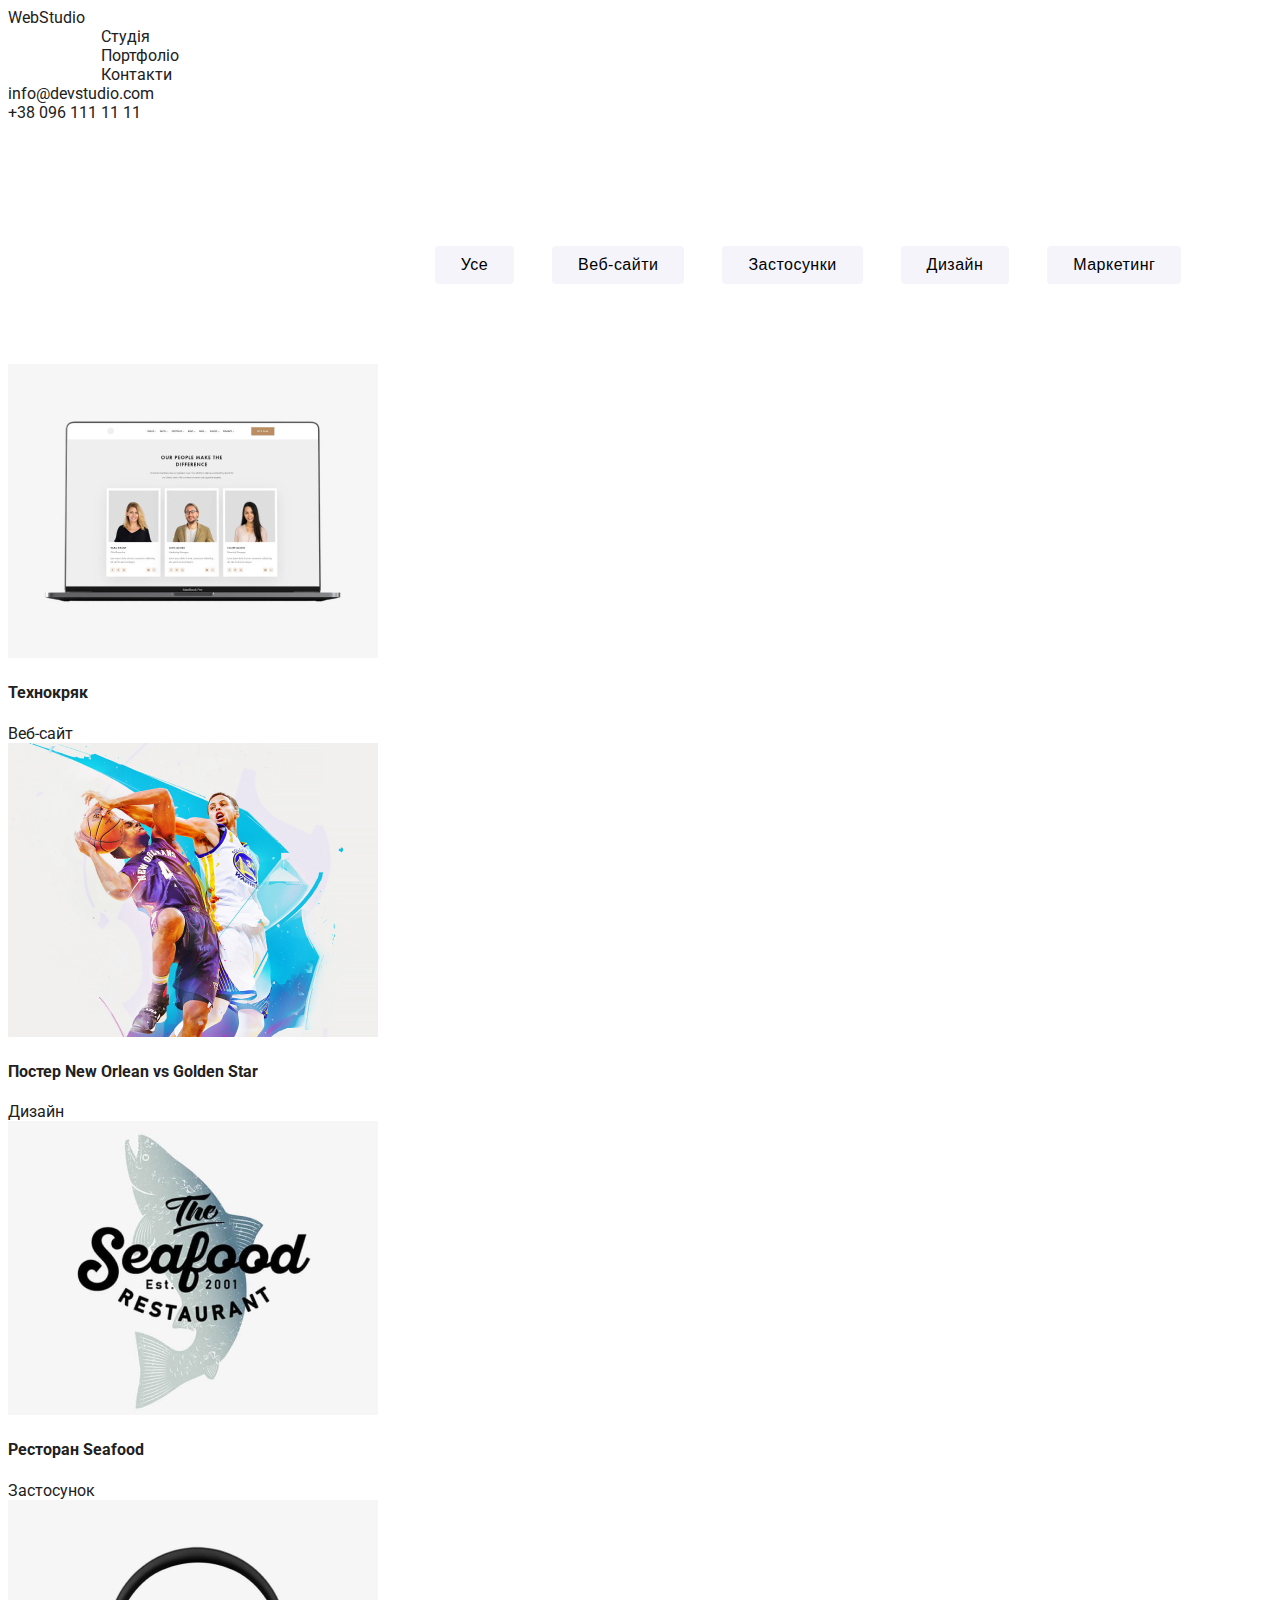
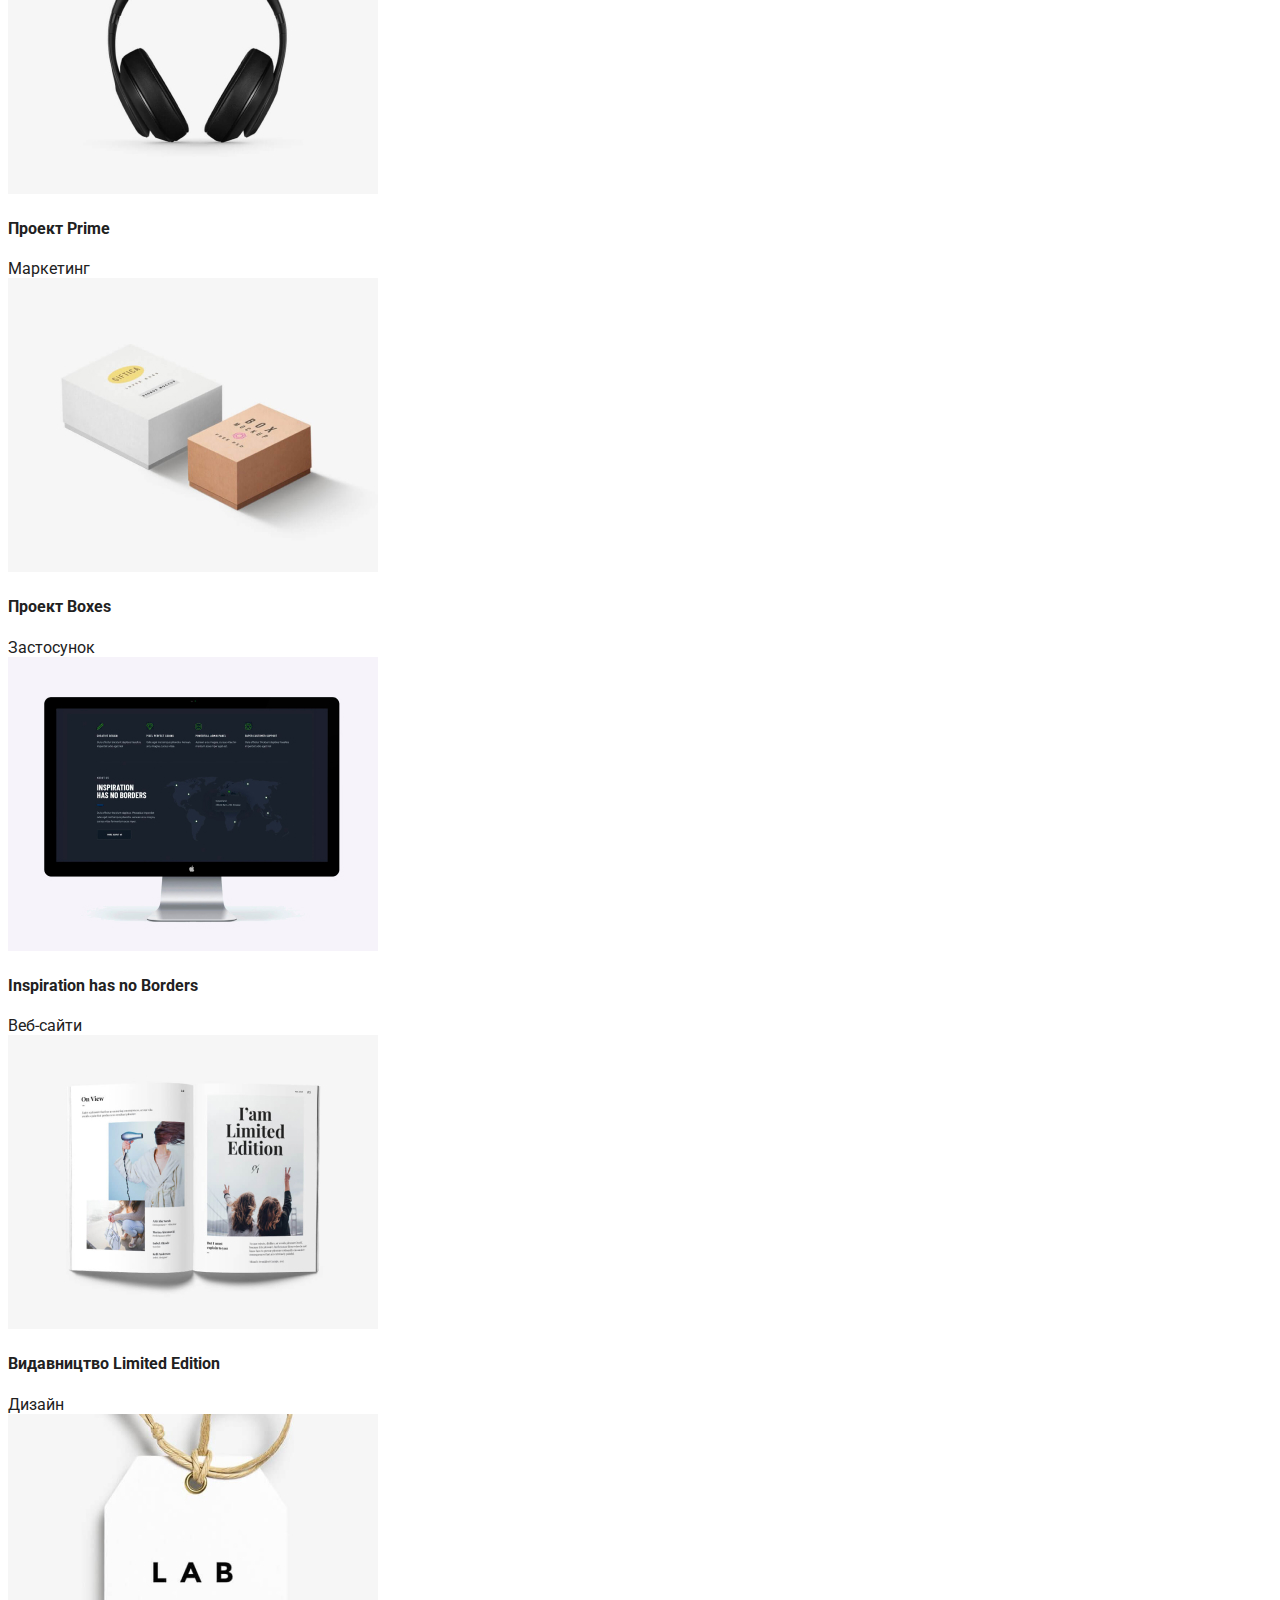
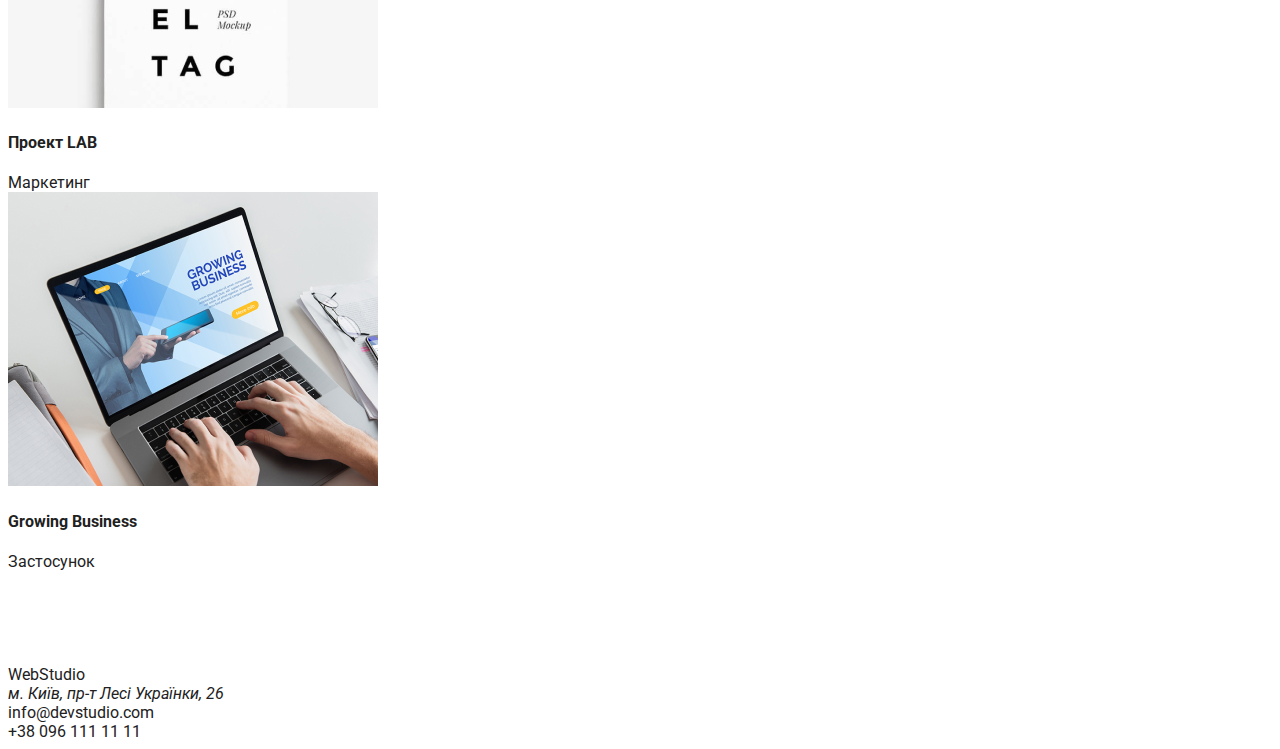
==== commit 99c648e1: "goiteens-hw-15" ====
--- a/portfolio.html
+++ b/portfolio.html
@@ -4,171 +4,126 @@
     <meta charset="UTF-8">
     <meta http-equiv="X-UA-Compatible" content="IE=edge">
     <meta name="viewport" content="width=device-width, initial-scale=1.0">
-    <title>WEB studio</title>
-    <link href="https://fonts.googleapis.com/css2?family=Raleway:wght@700&family=Roboto:wght@400;500;700;900&display=swap" rel="stylesheet">
-    <link rel="stylesheet" href="node_modules/modern-normalize/modern-normalize.css">    
-    <!-- Зовнішній файл стилю -->
+    <title>Portfolio</title>
+<link rel="preconnect" href="https://fonts.googleapis.com">
+<link rel="preconnect" href="https://fonts.gstatic.com" crossorigin>
+<link href="https://fonts.googleapis.com/css2?family=Raleway:wght@700&family=Roboto:wght@400;500;700;900&display=swap" rel="stylesheet">
     <link rel="stylesheet" href="./css/main.min.css">
 </head>
 <body>
-
-    <!-- Шапка -->
-    <header class="section header">
-        <div class="container nav">
-            <a class="logo" href="./"><span>Web</span>Studio</a>
+    <header>
+        <a href="./"><span>Web</span>Studio</a>
         <nav>
-            <ul class="nav-list">
-                <li class="nav-item">
-                    <a class="nav-link" href="./">Студія</a>
+            <ul>
+                <li>
+                    <a href="./">Студія</a>
                 </li>
-                <li class="nav-item">
-                    <a class="nav-link">Портфоліо</a>
+                <li>
+                    <a href="./portfolio.html">Портфоліо</a>
                 </li>
-                <li class="nav-item">
-                    <a class="nav-link" href="">Контакти</a>
+                <li>
+                    <a href="./">Контакти</a>
                 </li>
             </ul>
         </nav>
-        <ul class="contacts-list">
-            <li class="contact-item">
-                <a class="contact-link" 
-                href="mail:info@devstudio.com">info@devstudio.com</a>
+        <ul>
+            <li>
+                <a href="./">info@devstudio.com</a>
             </li>
-            <li class="contact-item">
-                <a class="contact-link" 
-                href="tel:+380961111111">+38 096 111 11 11</a>
+            <li>
+                <a href="./">+38 096 111 11 11</a>
             </li>
         </ul>
-        </div>
     </header>
-    <!--Основна секція-->
-<main>
-    <section class="section">
-        <div class="container">
-    <ul class="filter">
-        <li class="filter-item">
-            <button type="button" class="filter-btn" href="">Усе</button>
-        </li>
-        <li class="filter-item">
-            <button type="button" class="filter-btn" href="">Веб-сайти</button>
-        </li>
-        <li class="filter-item">
-            <button type="button" class="filter-btn" href="">Застосунки</button>
-        </li>
-        <li class="filter-item">
-            <button type="button" class="filter-btn" href="">Дизайн</button>
-        </li>
-        <li class="filter-item">
-            <button type="button" class="filter-btn" href="">Маркетинг</button>
-        </li>
-    </ul>
-    <ul class="examples">
-        <li class="examples-link">
-            <a class="link" href=""> 
-            <div class="thumb">
-                <img src="./" alt="Фотографии троих людей на экране ноутбука" width="370" height="294">
-                <div class="overlay">
-                    <p class="overlay-text">
-                        Технокрик це сучасний майданчик поширення коронавірусу. 
-                        Компанії використовують цю платформу для цифрового 
-                        шпигунства та атак на захищені сервери конкурентів.
-                    </p>
-                </div>            
+    <main>
+        <section class="section">
+            <div class="container">
+                <ul class="list">
+                    <li class="item"><button type="button" class="button">Усе</button></li>
+                    <li class="item"><button type="button" class="button">Веб-сайти</button></li>
+                    <li class="item"><button type="button" class="button">Застосунки</button></li>
+                    <li class="item"><button type="button" class="button">Дизайн</button></li>
+                    <li class="item"><button type="button" class="button">Маркетинг</button></li>
+                </ul>
             </div>
-            
-            <div class="link-text">
-                <h2  class="examples-titel">Технокряк</h2>
-                <p class="examples-type">Веб-сайт</p>
-            </div>
-            </a>
-        </li>
-        <li class="examples-link">
-            <a href="">
-            <img src="./img/portfolio/sport.jpg" alt="Два баскетболиста" width="370" height="294">
-            <div class="link-text">
-                <h2 class="examples-titel">Постер New Orlean vs Golden Star</h2>
-            <p class="examples-type" >Дизайн</p>
-            </div>
-            </a>
-        </li>
-        <li class="examples-link">
-            <a href=""><img src="./img/portfolio/seafood_rest.jpg" alt="Рыба с надписью The seafood restaurant" width="370" height="294">
-            <div class="link-text">
-                <h2 class="examples-titel">Ресторан Seafood</h2>
-            <p class="examples-type" >Застосунки</p>
-            </div>
-            </a>
-        </li>
-        <li class="examples-link">
-            <a href=""><img src="./img/portfolio/headphones.jpg" alt="Наушники" width="370" height="294">
-            <div class="link-text">
-                <h2 class="examples-titel">Проєкт Prime</h2>
-            <p class="examples-type" >Маркетинг</p>
-            </div>
-            </a>
-        </li>
-        <li class="examples-link">
-            <a href=""><img src="./img/portfolio/boxes.jpg" alt="Две коробки" width="370" height="294">
-            <div class="link-text">
-                <h2 class="examples-titel">Проєкт Boxes</h2>
-            <p class="examples-type" >Застосунки</p>
-            </div>
-            </a>
-        </li>
-        <li class="examples-link">
-            <a href=""><img src="./img/portfolio/monitor.jpg" alt="Черный монитор" width="370" height="294">
-            <div class="link-text">
-                <h2 class="examples-titel">Inspiration has no Borders</h2>
-            <p class="examples-type" >Веб-сайт</p>
-            </div>
-            </a>
-        </li>
-        <li class="examples-link">
-            <a href=""><img src="./img/portfolio/book.jpg" alt="Книга в развороте" width="370" height="294">
-            <div class="link-text">
-<h2 class="examples-titel">Видавництво Limited Edition</h2>
-            <p class="examples-type" >Дизайн</p>
-            </div>
-                
-            </a>
-        </li>
-        <li class="examples-link">
-            <a href=""><img src="./img/portfolio/label_tag.jpg" alt="Этикетка с надписью LA BEL TAG" width="370" height="294">
-            <div class="link-text">
-<h2 class="examples-titel">Проєкт LAB</h2>
-            <p class="examples-type" >Маркетинг</p>
-            </div>
-                
-            </a>
-        </li>
-        <li class="examples-link">
-            <a href=""><img src="./img/portfolio/laptop.jpg" alt="Ноутбук" width="370" height="294">
-            <div class="link-text">
-                <h2 class="examples-titel">Growing Business</h2>
-            <p class="examples-type" >Застосунки</p>
-            </div>
-                
-            </a>
-        </li>
-    </ul>
-        </div>
-
-</section>
-</main>
-    <!--Footer-->
-    <footer class="section footer">
-        <div class="container">
-            <a href="./"><span>Web</span>Studio</a>
+        <ul class="examlpes">
+            <li class="examples-link">
+                <a href="">
+                    <img src="/imges(portfolio)/img (6).jpg" alt="notebook">
+                    <h4>Технокряк</h4>
+                    <p>Веб-сайт</p>
+                    </li>
+                </a>
+            <li class="examples-link">
+                <a href="">
+                    <img src="/imges(portfolio)/img (7).jpg" alt="basketball">
+                    <h4>Постер New Orlean vs Golden Star</h4>
+                    <p>Дизайн</p>
+                </li>
+                </a>
+            <li class="examples-link">
+                <a href="">
+                    <img src="/imges(portfolio)/img (8).jpg" alt="Seafood restaurant">
+                    <h4>Ресторан Seafood</h4>
+                    <p>Застосунок</p>
+                </li>
+                </a>
+            <li class="examples-link">
+                <a href="">
+                    <img src="/imges(portfolio)/img (9).jpg" alt="headphones">
+                    <h4>Проект Prime</h4>
+                    <p>Маркетинг</p>
+                </li>
+                </a>
+            <li class="examples-link">
+                <a href="">
+                    <img src="/imges(portfolio)/img (10).jpg" alt="boxes">
+                    <h4>Проект Boxes</h4>
+                    <p>Застосунок</p>
+                </li>
+                </a>
+            <li class="examples-link">
+                <a href="">
+                    <img src="/imges(portfolio)/img (11).jpg" alt="computer">
+                    <h4>Inspiration has no Borders</h4>
+                    <p>Веб-сайти</p>
+                </li>
+                </a>
+            <li class="examples-link">
+                <a href="">
+                    <img src="/imges(portfolio)/img (12).jpg" alt="magazine">
+                    <h4>Видавництво Limited Edition</h4>
+                    <p>Дизайн</p>
+                </li>
+                </a>
+            <li class="examples-link">
+                <a href="">
+                    <img src="/imges(portfolio)/img (13).jpg" alt="tag">
+                    <h4>Проект LAB</h4>
+                    <p>Маркетинг</p>
+                </li>
+                </a>
+            <li class="examples-link">
+                <a href="">
+                    <img src="/imges(portfolio)/img (14).jpg" alt="notebook">
+                    <h4>Growing Business</h4>
+                    <p>Застосунок</p>
+                </li>
+                </a>
+        </ul>
+        </section>
+    </main>
+    <footer>
+        <a href="./"><span>Web</span>Studio</a>
         <address>м. Київ, пр-т Лесі Українки, 26</address>
-        <ul>    
+        <ul>
             <li>
-                <a href="mail:info@devstudio.com">info@devstudio.com</a>
+                <a href="email:info@example.com">info@devstudio.com</a>
             </li>
             <li>
                 <a href="tel:+380961111111">+38 096 111 11 11</a>
             </li>
         </ul>
-        </div>
     </footer>
 </body>
 </html>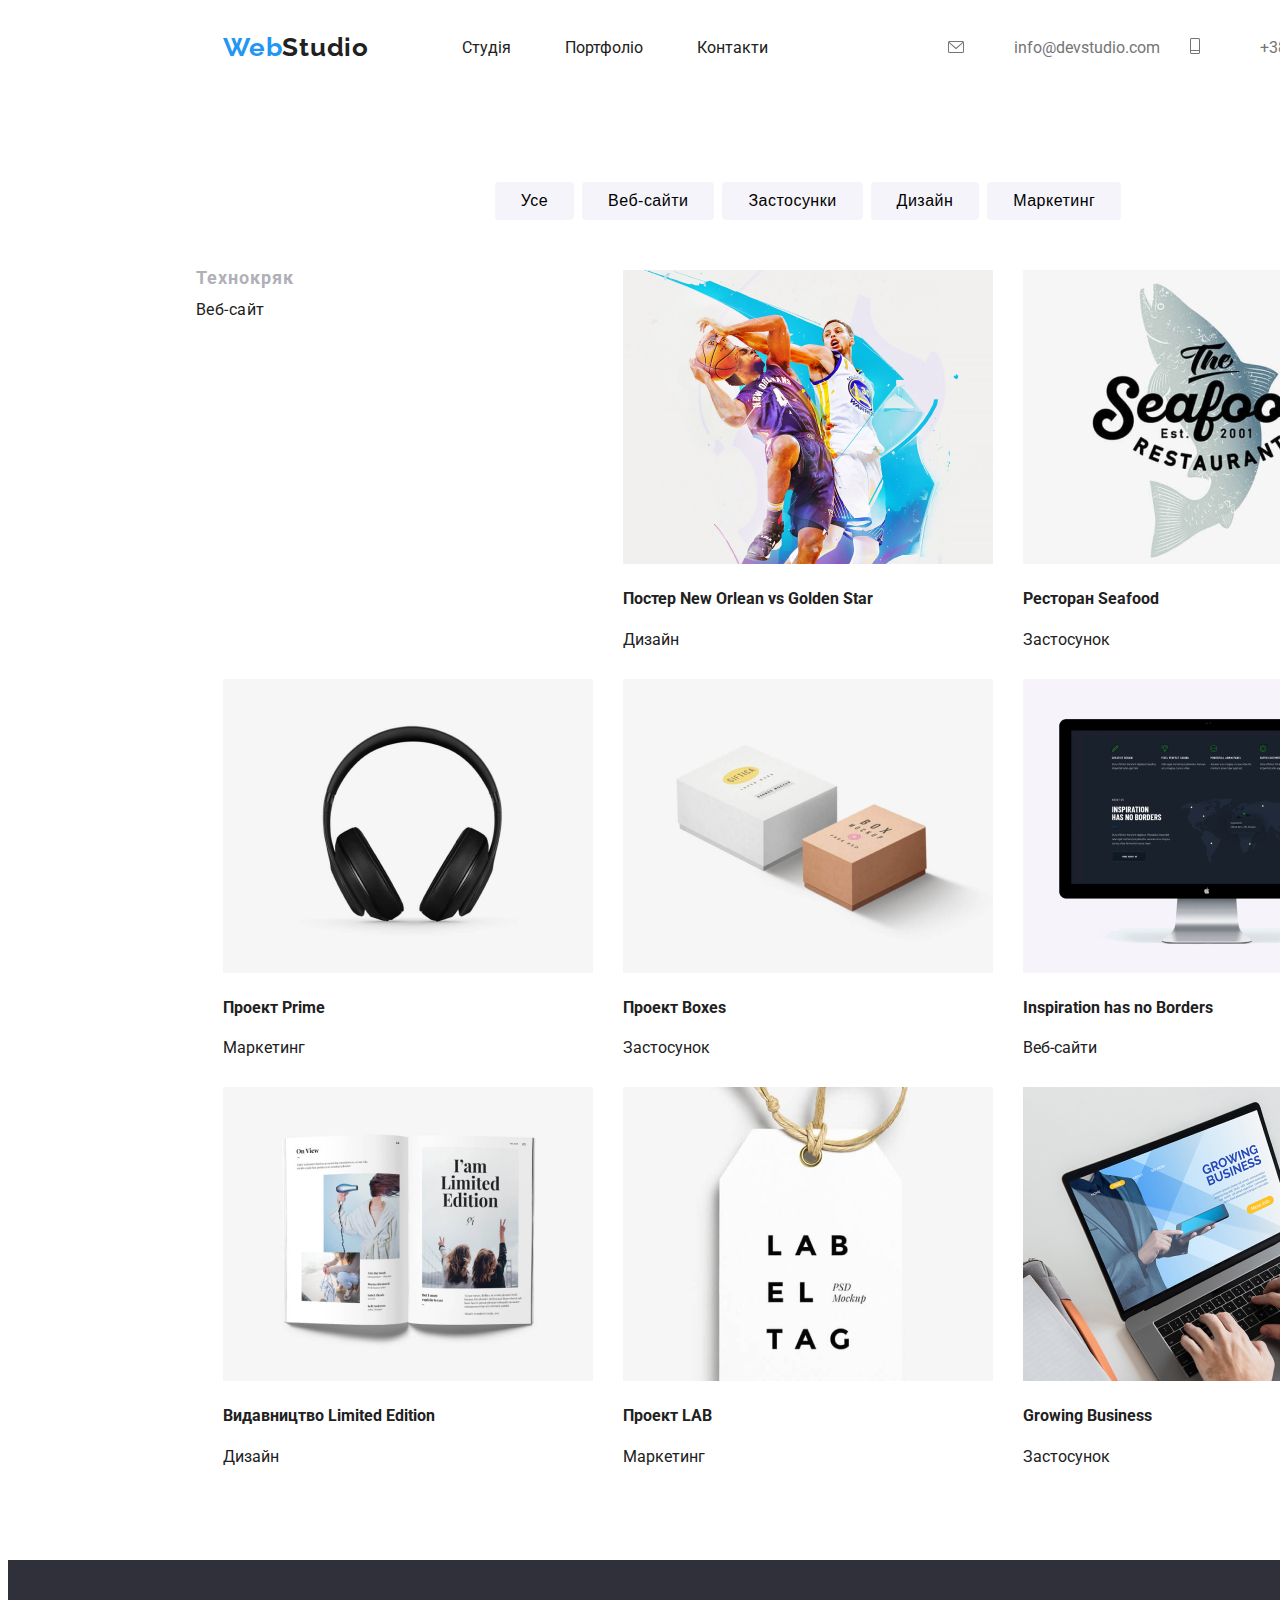
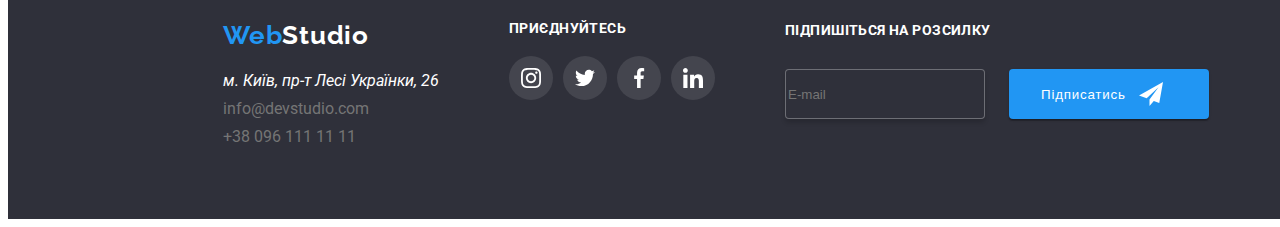
==== commit cd03bd3a: "goiteens-hw-15" ====
--- a/portfolio.html
+++ b/portfolio.html
@@ -11,49 +11,74 @@
     <link rel="stylesheet" href="./css/main.min.css">
 </head>
 <body>
-    <header>
-        <a href="./"><span>Web</span>Studio</a>
+    <header class="section header">
+        <div class="container nav">
+            <a class="logo" href="./"><span>Web</span>Studio</a>
         <nav>
-            <ul>
-                <li>
-                    <a href="./">Студія</a>
-                </li>
-                <li>
-                    <a href="./portfolio.html">Портфоліо</a>
-                </li>
-                <li>
-                    <a href="./">Контакти</a>
+            <ul class="nav-list">
+                <li class="nav-item">
+                    <a class="nav-link" href="./">Студія</a>
+                </li>
+                <li class="nav-item">
+                    <a class="nav-link" href="./portfolio.html">Портфоліо</a>
+                </li>
+                <li class="nav-item">
+                    <a class="nav-link" href="">Контакти</a>
                 </li>
             </ul>
         </nav>
-        <ul>
-            <li>
-                <a href="./">info@devstudio.com</a>
+
+        <ul class="contacts-list">
+            <a class="icon-link" href="">
+                <svg class="email" width="16" height="12" viewBox="0 0 16 12" fill="none" xmlns="http://www.w3.org/2000/svg">
+                    <path d="M14.5 0H1.50001C0.672854 0 0 0.672853 0 1.50001V10.5C0 11.3271 0.672854 12 1.50001 12H14.5C15.3271 12 16 11.3271 16 10.5V1.50001C16 0.672853 15.3271 0 14.5 0ZM14.5 0.999994C14.5679 0.999994 14.6325 1.01409 14.6916 1.0387L8 6.83838L1.30833 1.0387C1.36742 1.01412 1.43204 0.999994 1.49998 0.999994H14.5ZM14.5 11H1.50001C1.22414 11 0.999996 10.7759 0.999996 10.5V2.09521L7.67236 7.87792C7.76661 7.95944 7.8833 7.99999 8 7.99999C8.1167 7.99999 8.23339 7.95948 8.32764 7.87792L15 2.09521V10.5C15 10.7759 14.7759 11 14.5 11Z"/>
+                </svg>
+            </a>
+            <li class="contact-item">
+                <a class="contact-link" href="">info@devstudio.com</a>
             </li>
-            <li>
-                <a href="./">+38 096 111 11 11</a>
+            <a class="icon-link" href="">
+                <svg class="telephone" width="10" height="16" viewBox="0 0 10 16" fill="none" xmlns="http://www.w3.org/2000/svg">
+                    <path d="M8.5 0H1.5C0.672848 0 0 0.672848 0 1.5V14.5C0 15.3272 0.672848 16 1.5 16H8.5C9.32715 16 10 15.3272 10 14.5V1.5C10 0.672848 9.32715 0 8.5 0ZM1.5 1H8.5C8.77588 1 9 1.22412 9 1.5V12H1V1.5C1 1.22412 1.22412 1 1.5 1ZM8.5 15H1.5C1.22412 15 1 14.7759 1 14.5V13H9V14.5C9 14.7759 8.77588 15 8.5 15Z"/>
+                </svg>
+            </a>
+            <li class="contact-item">
+                <a class="contact-link" href="">+38 096 111 11 11</a>
             </li>
         </ul>
+
     </header>
     <main>
         <section class="section">
             <div class="container">
-                <ul class="list">
-                    <li class="item"><button type="button" class="button">Усе</button></li>
-                    <li class="item"><button type="button" class="button">Веб-сайти</button></li>
-                    <li class="item"><button type="button" class="button">Застосунки</button></li>
-                    <li class="item"><button type="button" class="button">Дизайн</button></li>
-                    <li class="item"><button type="button" class="button">Маркетинг</button></li>
+                <ul class="filter">
+                    <li class="filter-item"><button type="button" class="button">Усе</button></li>
+                    <li class="filter-item"><button type="button" class="button">Веб-сайти</button></li>
+                    <li class="filter-item"><button type="button" class="button">Застосунки</button></li>
+                    <li class="filter-item"><button type="button" class="button">Дизайн</button></li>
+                    <li class="filter-item"><button type="button" class="button">Маркетинг</button></li>
                 </ul>
-            </div>
-        <ul class="examlpes">
-            <li class="examples-link">
-                <a href="">
-                    <img src="/imges(portfolio)/img (6).jpg" alt="notebook">
-                    <h4>Технокряк</h4>
-                    <p>Веб-сайт</p>
-                    </li>
-                </a>
+            
+        <ul class="examples">
+             <li class="examples-link">
+                    <a class="link"  href=""> 
+                    <div class="thumb">
+                        <img src="./imges(portfolio)/img (6).jpg" alt="Фотографии троих людей на экране ноутбука" width="370" height="294">
+                        <div class="overlay">
+                            <p class="overlay-text">
+                                Технокрик це сучасний майданчик поширення коронавірусу. 
+                                Компанії використовують цю платформу для цифрового 
+                                шпигунства та атак на захищені сервери конкурентів.
+                            </p>
+                        </div>            
+                    </div>
+                    
+                    <div class="link-text">
+                        <h2  class="examples-titel">Технокряк</h2>
+                        <p class="examples-type">Веб-сайт</p>
+                    </div>
+                    </a>
+                </li>
             <li class="examples-link">
                 <a href="">
                     <img src="/imges(portfolio)/img (7).jpg" alt="basketball">
@@ -111,19 +136,69 @@
                 </li>
                 </a>
         </ul>
+        </div>
         </section>
     </main>
-    <footer>
-        <a href="./"><span>Web</span>Studio</a>
-        <address>м. Київ, пр-т Лесі Українки, 26</address>
-        <ul>
-            <li>
-                <a href="email:info@example.com">info@devstudio.com</a>
-            </li>
-            <li>
-                <a href="tel:+380961111111">+38 096 111 11 11</a>
-            </li>
-        </ul>
+    <footer class="section footer">
+        <div class="container">
+            <div class="footer-nav">
+                <a class="logo" href="./"><span>Web</span>Studio</a>
+                <address class="adderess">м. Київ, пр-т Лесі Українки, 26</address>
+                <ul class="contacts-list">
+                    <li class="contact-item">
+                        <a class="contact-link" href="">info@devstudio.com</a>
+                    </li>
+                    <li class="contact-item">
+                        <a class="contact-link" href="">+38 096 111 11 11</a>
+                    </li>
+                </ul>
+            </div>
+        <div class="flex">
+            <h2 class="flex-title">Приєднуйтесь</h2>
+            <ul class="list">
+                <li class="item-foot">
+                    <a class="link" href="">
+                        <svg class="icon">
+                            <use class="icon" href="./symbol-defs1.svg#icon-instagram"></use>
+                        </svg>
+                    </a>
+                </li>
+                    <li class="item-foot">
+                        <a class="link" href="">
+                            <svg class="icon">
+                                <use class="icon" href="./symbol-defs1.svg#icon-twitter"></use>
+                            </svg>
+                        </a>
+                </li>
+                    <li class="item-foot">
+                        <a class="link" href="">
+                            <svg class="icon">
+                                <use class="icon facebook" href="./symbol-defs1.svg#icon-facebook"></use>
+                            </svg>
+                        </a>
+                </li>
+                    <li class="item-foot">
+                        <a class="link" href="">
+                           <svg class="icon">
+                               <use class="icon" href="./symbol-defs1.svg#icon-linkedin"></use>
+                           </svg>
+                        </a>
+                    </li>
+                </div>
+                    <div class="send-div">
+                        <b class="footer-text">ПІДПИШІТЬСЯ НА РОЗСИЛКУ</b>
+                        <div class="foot-send-box">
+                            <input  class="footer-input" type="mail" name="mail" id="mail" placeholder="E-mail">
+                            <button class="footer-button">
+                             Підписатись
+                              <svg width="24" height="24" class="send-icon">
+                                  <use href="./icon send (2).svg#send" class="send-icon"></use>
+                                  </svg>
+                             </button> 
+                        </div>
+                       </div>
+                </div>
+                </ul>
     </footer>
 </body>
 </html>--- a/css/main.min.css
+++ b/css/main.min.css
@@ -1 +1 @@
-:root{--accent-color: #2196F3;--primary-text-color: #212121;--secondary-text-color: #757575;--thirdly-text-color: #FFFFFF;--background-color: #2F303A}body{font-family:"Roboto",sans-serif;color:var(--primary-text-color)}*,*::before,*::after{-webkit-box-sizing:border-box;box-sizing:border-box}h1,h2,h3,p,ul{margin:0;padding:0}a{padding:0;margin:0;color:var(--primary-text-color);text-decoration:none}ul{list-style:none}.section{width:1600px;padding-top:94px;padding-bottom:94px}.container{width:1200px;padding-left:15px;padding-right:15px;margin-left:auto;margin-right:auto}.section.header{padding-top:24px;padding-bottom:25px}.container.nav{display:-webkit-box;display:-ms-flexbox;display:flex;-webkit-box-align:center;-ms-flex-align:center;align-items:center}.logo{font-family:"Raleway";font-style:normal;font-weight:700;font-size:26px;line-height:31px;letter-spacing:.03em;color:var(--primary-text-color)}.logo span{color:var(--accent-color)}nav{margin-left:93px}.nav-list{display:-webkit-box;display:-ms-flexbox;display:flex}.nav-item:not(:first-child){margin-left:54px}.nav-link .contact-link{font-style:normal;font-weight:500;font-size:14px;line-height:16px;letter-spacing:.02em;color:var(--primary-text-color)}.nav-link:hover,.nav-link:focus,.contact-link:hover,.contact-link:focus{color:var(--accent-color)}.contacts-list{display:-webkit-box;display:-ms-flexbox;display:flex;margin-left:auto}.contact-item:not(:first-child){margin-left:50px}.contact-link{color:var(--secondary-text-color)}.section.hero{padding-top:200px;padding-bottom:200px;text-align:center;background-image:-webkit-gradient(linear, left bottom, left top, from(rgba(47, 48, 58, 0.4)), to(rgba(47, 48, 58, 0.4))),url(/studia/bdi.jpg);background-image:linear-gradient(0deg, rgba(47, 48, 58, 0.4), rgba(47, 48, 58, 0.4)),url(/studia/bdi.jpg);background-position:center}.section.hero,.footer{background-color:var(--background-color)}.visually-hidden{position:absolute;width:1px;height:1px;border:0;margin:-1px;padding:0;clip:rect(0 0 0 0);overflow:hidden}.hero-title{font-style:normal;font-weight:900;font-size:44px;line-height:60px;letter-spacing:.06em;text-transform:uppercase;width:696px;margin-bottom:30px;margin-left:auto;margin-right:auto;color:var(--thirdly-text-color)}.hero-button{display:-webkit-inline-box;display:-ms-inline-flexbox;display:inline-flex;border:none;border-radius:4px;background-color:var(--accent-color);color:var(--thirdly-text-color);font-weight:700;font-size:16px;line-height:30px;padding:10px 24px;cursor:pointer;-webkit-transition-property:background-color;transition-property:background-color;-webkit-transition-duration:250ms;transition-duration:250ms;-webkit-transition-timing-function:cubic-bezier(0.4, 0, 0.2, 1);transition-timing-function:cubic-bezier(0.4, 0, 0.2, 1);-webkit-transition-delay:1000ms;transition-delay:1000ms;-webkit-box-shadow:0px 4px 4px rgba(0,0,0,.15);box-shadow:0px 4px 4px rgba(0,0,0,.15)}.hero-button:hover,.hero-button:focus{background-color:#7fffd4;color:#2f303a}.thumbwork{position:absolute;background-color:rgba(47,48,58,.8);color:var(--thirdly-text-color);width:100%;bottom:0;padding:27px}.thumb-place{position:relative}.work-text{font-size:14px;line-height:16px;text-align:center;letter-spacing:.03em}.close-button{display:-webkit-inline-box;display:-ms-inline-flexbox;display:inline-flex;border:none;background-color:#fff;border-radius:50%;position:absolute;width:30px;height:30px;left:499px;top:8px}.backdrop.is-hidden{opacity:0;pointer-events:none}.close{height:11px;width:11px;left:4px;top:3px}.backdrop{z-index:4;position:fixed;top:0;left:0;width:100%;height:100%;background-color:rgba(0,0,0,.2)}.modal{position:absolute;top:50%;left:50%;-webkit-transform:translate(-50%, -50%);transform:translate(-50%, -50%);width:528px;height:581px;background-color:var(--thirdly-text-color);padding:40px}.checkbox{margin-bottom:20px}.modal-input{position:relative}.icon-modal{position:absolute;top:50%;left:15px}.checkbox{-webkit-appearance:none;-moz-appearance:none;appearance:none}.checkbox input:checked+.checkbox-icon{background-color:var(--accent-color);border:1px solid var(--primary-text-color)}.checkbox-icon{border-radius:2px;fill:var(--thirdly-text-color);border:1px solid var(--primary-text-color);margin-right:7px}.modal-button{letter-spacing:.06em;color:var(--thirdly-text-color);cursor:pointer;display:-webkit-inline-box;display:-ms-inline-flexbox;display:inline-flex;padding:10px 57px;border-radius:4px;border:none;background-color:var(--accent-color);margin-bottom:40px;margin-top:30px;-webkit-box-shadow:0px 1px 3px rgba(0,0,0,.12),0px 1px 1px rgba(0,0,0,.14),0px 2px 1px rgba(0,0,0,.2);box-shadow:0px 1px 3px rgba(0,0,0,.12),0px 1px 1px rgba(0,0,0,.14),0px 2px 1px rgba(0,0,0,.2);height:50px;width:200px;-webkit-box-align:center;-ms-flex-align:center;align-items:center}.field-link{text-decoration:underline;color:var(--accent-color)}.field-item textarea{resize:none;width:100%;height:20%;padding:12px 16px;margin-bottom:20px;outline:none}.field-item{position:relative;text-align:left;font-size:12px;line-height:14px;letter-spacing:.01em;color:var(--secondary-text-color)}.modal-title{font-size:20px;line-height:23px;text-align:center;letter-spacing:.03em;margin-bottom:12px}.fields{display:-webkit-box;display:-ms-flexbox;display:flex;-webkit-box-orient:vertical;-webkit-box-direction:normal;-ms-flex-direction:column;flex-direction:column;margin-bottom:20px}.field-item input{width:100%;height:40px;padding-left:16px;border:1px solid rgba(33,33,33,.2);border-radius:4px;outline:none}.field-item:focus-within input,.field-item:focus-within textarea{border:1px solid var(--accent-color)}.field-item:focus-within .icon-modal,.field-item:focus-within label{fill:var(--accent-color)}.field-item:not(:last-child){margin-bottom:10px}.fetures{display:-webkit-box;display:-ms-flexbox;display:flex;-webkit-box-pack:justify;-ms-flex-pack:justify;justify-content:space-between}.fetures-items{width:270px}.section.footer{padding-top:60px;padding-bottom:60px}.footer .container{display:-webkit-box;display:-ms-flexbox;display:flex}.flex{margin-left:70px}.footer .logo{color:#fff}.adderess{margin-top:20px}.footer .contacts-list{display:block;margin-top:9px}.footer .contact-item:nth-child(2){margin-left:0;margin-top:9px}.flex-title{color:#fff;font-weight:700;font-size:14px;line-height:16px;letter-spacing:.03em;text-transform:uppercase;margin-bottom:20px}.item-foot .link{background:rgba(255,255,255,.1);color:#fff}.footer .item-foot:not(:last-child){margin-right:10px}.customers-list{display:-webkit-box;display:-ms-flexbox;display:flex}.customers-item:not(:last-child){margin-right:30px}.customers-link{display:-webkit-inline-box;display:-ms-inline-flexbox;display:inline-flex;-webkit-box-pack:center;-ms-flex-pack:center;justify-content:center;-webkit-box-align:center;-ms-flex-align:center;align-items:center;width:170px;height:90px;border:1px solid var(--svg);color:var(--svg);border-radius:4px}.customers-link:hover,.customers-link:focus{border:1px solid var(--accent-color);color:var(--accent-color)}.customers-icon{fill:currentColor}.section-footer{background-color:#2f303a;margin:none}.footer-text{color:#fff;font-weight:700;font-size:14px;line-height:16px;letter-spacing:.03em;text-transform:uppercase;display:-webkit-inline-box;display:-ms-inline-flexbox;display:inline-flex}.footer-button{letter-spacing:.06em;color:var(--thirdly-text-color);cursor:pointer;display:-webkit-inline-box;display:-ms-inline-flexbox;display:inline-flex;padding-top:18px;padding-left:32px;padding-right:65;padding-bottom:17px;border-radius:4px;border:none;background-color:var(--accent-color);margin-bottom:40px;margin-top:30px;-webkit-box-shadow:0px 1px 3px rgba(0,0,0,.12),0px 1px 1px rgba(0,0,0,.14),0px 2px 1px rgba(0,0,0,.2);box-shadow:0px 1px 3px rgba(0,0,0,.12),0px 1px 1px rgba(0,0,0,.14),0px 2px 1px rgba(0,0,0,.2);height:50px;width:200px;-webkit-box-align:center;-ms-flex-align:center;align-items:center}.send-div{margin-left:70px}.footer-input{border:1px solid rgba(255,255,255,.3);-webkit-box-shadow:0px 4px 4px rgba(0,0,0,.15);box-shadow:0px 4px 4px rgba(0,0,0,.15);margin-right:20px;height:50px;width:200px;border-radius:4px;background:var(--background-color)}.send-icon{margin-left:13px;fill:var(--thirdly-text-color)}.foot-send-box{-webkit-box-orient:vertical;-webkit-box-direction:normal;-ms-flex-direction:column;flex-direction:column}.section.footer{padding-top:60px;padding-bottom:60px}.footer .container{display:-webkit-box;display:-ms-flexbox;display:flex}.footer .logo{color:#fff}.adderess{margin-top:20px;color:#fff}.footer .contacts-list{display:block;margin-top:9px}.footer .contact-item:nth-child(2){margin-left:0;margin-top:9px}.flex{margin-left:70px}.flex-title{color:#fff;font-weight:700;font-size:14px;line-height:16px;letter-spacing:.03em;text-transform:uppercase;margin-bottom:20px}.footer .item-foot:not(:last-child){margin-right:10px}.list-rb{display:-webkit-box;display:-ms-flexbox;display:flex;-webkit-box-pack:justify;-ms-flex-pack:justify;justify-content:space-between}.list .item{margin:30px}.list-human{display:-webkit-box;display:-ms-flexbox;display:flex;-webkit-box-pack:justify;-ms-flex-pack:justify;justify-content:space-between}.item-human:not(:last-child){margin-right:30px}.img{width:270px;height:260px;margin:10px}.section.hero{text-align:center}.email{width:16px;height:12px;color:var(--secondary-text-color);fill:currentColor}.telephone{width:10px;height:16px;margin-left:30px;margin-right:10px;fill:currentColor}.link{display:-webkit-inline-box;display:-ms-inline-flexbox;display:inline-flex;-webkit-box-pack:center;-ms-flex-pack:center;justify-content:center;-webkit-box-align:center;-ms-flex-align:center;align-items:center;width:44px;height:44px;border-radius:50%;background-color:#fff;color:#afb1b8}.link:hover,.link:focus{background-color:#2196f3;color:#fff}.icon{width:20px;height:20px;fill:currentColor}.list{display:-webkit-box;display:-ms-flexbox;display:flex;-webkit-box-pack:center;-ms-flex-pack:center;justify-content:center}.telephone2{color:var(--secondary-text-color)}.adderess{color:#fff}.icon-link{color:#757575}.fetures-item{width:70px;height:70px}.fetures-box{width:270px;background-color:#f5f4fa;padding:25px 100px;margin-bottom:30px}.customers-list{display:-webkit-box;display:-ms-flexbox;display:flex}.text{width:270px}.main-text{margin-bottom:10px}.name{margin-bottom:10px;text-align:center}.bottom-name{text-align:center}.section.our-team{background-color:#f5f4fa}.main-text2{text-align:center;margin-bottom:50px}.our-job{text-align:center;margin-bottom:50px}.title{text-align:center;color:#212121;margin-bottom:50px}.item-human{background-color:#fff;-webkit-box-shadow:0px 1px 3px rgba(0,0,0,.12),0px 1px 1px rgba(0,0,0,.14),0px 2px 1px rgba(0,0,0,.2);box-shadow:0px 1px 3px rgba(0,0,0,.12),0px 1px 1px rgba(0,0,0,.14),0px 2px 1px rgba(0,0,0,.2)}body{font-family:"Roboto",sans-serif}a{text-decoration:none}ul{list-style:none}.list{display:-webkit-box;display:-ms-flexbox;display:flex;-webkit-box-pack:center;-ms-flex-pack:center;justify-content:center;margin-bottom:50px}.item:not(:first-child){margin-left:8px}.section.header-p{padding-top:24px;padding-bottom:25px}.container.nav-p{display:-webkit-box;display:-ms-flexbox;display:flex;-webkit-box-align:center;-ms-flex-align:center;align-items:center}.logo{font-family:"Raleway";font-style:normal;font-weight:700;font-size:26px;line-height:31px;letter-spacing:.03em;color:var(--primary-text-color)}.logo span{color:var(--accent-color)}nav{margin-left:93px}.nav-list{display:-webkit-box;display:-ms-flexbox;display:flex}.nav-item:not(:first-child){margin-left:54px}.nav-link .footer-link{font-style:normal;font-weight:500;font-size:14px;line-height:16px;letter-spacing:.02em;color:var(--primary-text-color)}.nav-link:hover,.nav-link:focus,.contact-link:hover,.contact-link:focus{color:var(--accent-color)}.contacts-list{display:-webkit-box;display:-ms-flexbox;display:flex;margin-left:auto}.contact-item:not(:first-child){margin-left:50px}.contact-link{color:var(--secondary-text-color)}.button{border:none;border-radius:4px;padding:6px 26px;background:#f5f4fa;font-weight:500;font-size:16px;line-height:26px;text-align:center;letter-spacing:.03em}.examples-img{height:294px;width:370px;margin-right:30px}.examples-link-p:not(:last-child){height:404px;width:370px;margin-right:30px}.first{margin-left:230px}.last{margin-right:200px}.button:hover,.button:focus{background-color:#2196f3;color:#fff;-webkit-box-shadow:0px 3px 1px rgba(0,0,0,.1),0px 1px 2px rgba(0,0,0,.08),0px 2px 2px rgba(0,0,0,.12);box-shadow:0px 3px 1px rgba(0,0,0,.1),0px 1px 2px rgba(0,0,0,.08),0px 2px 2px rgba(0,0,0,.12)}.examlpes-p{display:-webkit-box;display:-ms-flexbox;display:flex;-ms-flex-wrap:wrap;flex-wrap:wrap;margin:-15px}/*# sourceMappingURL=main.min.css.map */+:root{--accent-color: #2196F3;--primary-text-color: #212121;--secondary-text-color: #757575;--thirdly-text-color: #FFFFFF;--background-color: #2F303A}body{font-family:"Roboto",sans-serif;color:var(--primary-text-color)}*,*::before,*::after{-webkit-box-sizing:border-box;box-sizing:border-box}h1,h2,h3,p,ul{margin:0;padding:0}a{padding:0;margin:0;color:var(--primary-text-color);text-decoration:none}ul{list-style:none}.section{width:1600px;padding-top:94px;padding-bottom:94px}.container{width:1200px;padding-left:15px;padding-right:15px;margin-left:auto;margin-right:auto}.section.header{padding-top:24px;padding-bottom:25px}.container.nav{display:-webkit-box;display:-ms-flexbox;display:flex;-webkit-box-align:center;-ms-flex-align:center;align-items:center}.logo{font-family:"Raleway";font-style:normal;font-weight:700;font-size:26px;line-height:31px;letter-spacing:.03em;color:var(--primary-text-color)}.logo span{color:var(--accent-color)}nav{margin-left:93px}.nav-list{display:-webkit-box;display:-ms-flexbox;display:flex}.nav-item:not(:first-child){margin-left:54px}.nav-link .contact-link{font-style:normal;font-weight:500;font-size:14px;line-height:16px;letter-spacing:.02em;color:var(--primary-text-color)}.nav-link:hover,.nav-link:focus,.contact-link:hover,.contact-link:focus{color:var(--accent-color)}.contacts-list{display:-webkit-box;display:-ms-flexbox;display:flex;margin-left:auto}.contact-item:not(:first-child){margin-left:50px}.contact-link{color:var(--secondary-text-color)}.section.hero{padding-top:200px;padding-bottom:200px;text-align:center;background-image:-webkit-gradient(linear, left bottom, left top, from(rgba(47, 48, 58, 0.4)), to(rgba(47, 48, 58, 0.4))),url(/studia/bdi.jpg);background-image:linear-gradient(0deg, rgba(47, 48, 58, 0.4), rgba(47, 48, 58, 0.4)),url(/studia/bdi.jpg);background-position:center}.section.hero,.footer{background-color:var(--background-color)}.visually-hidden{position:absolute;width:1px;height:1px;border:0;margin:-1px;padding:0;clip:rect(0 0 0 0);overflow:hidden}.hero-title{font-style:normal;font-weight:900;font-size:44px;line-height:60px;letter-spacing:.06em;text-transform:uppercase;width:696px;margin-bottom:30px;margin-left:auto;margin-right:auto;color:var(--thirdly-text-color)}.hero-button{display:-webkit-inline-box;display:-ms-inline-flexbox;display:inline-flex;border:none;border-radius:4px;background-color:var(--accent-color);color:var(--thirdly-text-color);font-weight:700;font-size:16px;line-height:30px;padding:10px 24px;cursor:pointer;-webkit-transition-property:background-color;transition-property:background-color;-webkit-transition-duration:250ms;transition-duration:250ms;-webkit-transition-timing-function:cubic-bezier(0.4, 0, 0.2, 1);transition-timing-function:cubic-bezier(0.4, 0, 0.2, 1);-webkit-transition-delay:1000ms;transition-delay:1000ms;-webkit-box-shadow:0px 4px 4px rgba(0,0,0,.15);box-shadow:0px 4px 4px rgba(0,0,0,.15)}.hero-button:hover,.hero-button:focus{background-color:#7fffd4;color:#2f303a}.thumbwork{position:absolute;background-color:rgba(47,48,58,.8);color:var(--thirdly-text-color);width:100%;bottom:0;padding:27px}.thumb-place{position:relative}.work-text{font-size:14px;line-height:16px;text-align:center;letter-spacing:.03em}.close-button{display:-webkit-inline-box;display:-ms-inline-flexbox;display:inline-flex;border:none;background-color:#fff;border-radius:50%;position:absolute;width:30px;height:30px;left:499px;top:8px}.backdrop.is-hidden{opacity:0;pointer-events:none}.close{height:11px;width:11px;left:4px;top:3px}.backdrop{z-index:4;position:fixed;top:0;left:0;width:100%;height:100%;background-color:rgba(0,0,0,.2)}.modal{position:absolute;top:50%;left:50%;-webkit-transform:translate(-50%, -50%);transform:translate(-50%, -50%);width:528px;height:581px;background-color:var(--thirdly-text-color);padding:40px}.checkbox{margin-bottom:20px}.modal-input{position:relative}.icon-modal{position:absolute;top:50%;left:15px}.checkbox{-webkit-appearance:none;-moz-appearance:none;appearance:none}.checkbox input:checked+.checkbox-icon{background-color:var(--accent-color);border:1px solid var(--primary-text-color)}.checkbox-icon{border-radius:2px;fill:var(--thirdly-text-color);border:1px solid var(--primary-text-color);margin-right:7px}.modal-button{letter-spacing:.06em;color:var(--thirdly-text-color);cursor:pointer;display:-webkit-inline-box;display:-ms-inline-flexbox;display:inline-flex;padding:10px 57px;border-radius:4px;border:none;background-color:var(--accent-color);margin-bottom:40px;margin-top:30px;-webkit-box-shadow:0px 1px 3px rgba(0,0,0,.12),0px 1px 1px rgba(0,0,0,.14),0px 2px 1px rgba(0,0,0,.2);box-shadow:0px 1px 3px rgba(0,0,0,.12),0px 1px 1px rgba(0,0,0,.14),0px 2px 1px rgba(0,0,0,.2);height:50px;width:200px;-webkit-box-align:center;-ms-flex-align:center;align-items:center}.field-link{text-decoration:underline;color:var(--accent-color)}.field-item textarea{resize:none;width:100%;height:20%;padding:12px 16px;margin-bottom:20px;outline:none}.field-item{position:relative;text-align:left;font-size:12px;line-height:14px;letter-spacing:.01em;color:var(--secondary-text-color)}.modal-title{font-size:20px;line-height:23px;text-align:center;letter-spacing:.03em;margin-bottom:12px}.fields{display:-webkit-box;display:-ms-flexbox;display:flex;-webkit-box-orient:vertical;-webkit-box-direction:normal;-ms-flex-direction:column;flex-direction:column;margin-bottom:20px}.field-item input{width:100%;height:40px;padding-left:16px;border:1px solid rgba(33,33,33,.2);border-radius:4px;outline:none}.field-item:focus-within input,.field-item:focus-within textarea{border:1px solid var(--accent-color)}.field-item:focus-within .icon-modal,.field-item:focus-within label{fill:var(--accent-color)}.field-item:not(:last-child){margin-bottom:10px}.fetures{display:-webkit-box;display:-ms-flexbox;display:flex;-webkit-box-pack:justify;-ms-flex-pack:justify;justify-content:space-between}.fetures-items{width:270px}.section.footer{padding-top:60px;padding-bottom:60px}.footer .container{display:-webkit-box;display:-ms-flexbox;display:flex}.flex{margin-left:70px}.footer .logo{color:#fff}.adderess{margin-top:20px}.footer .contacts-list{display:block;margin-top:9px}.footer .contact-item:nth-child(2){margin-left:0;margin-top:9px}.flex-title{color:#fff;font-weight:700;font-size:14px;line-height:16px;letter-spacing:.03em;text-transform:uppercase;margin-bottom:20px}.item-foot .link{background:rgba(255,255,255,.1);color:#fff}.footer .item-foot:not(:last-child){margin-right:10px}.customers-list{display:-webkit-box;display:-ms-flexbox;display:flex}.customers-item:not(:last-child){margin-right:30px}.customers-link{display:-webkit-inline-box;display:-ms-inline-flexbox;display:inline-flex;-webkit-box-pack:center;-ms-flex-pack:center;justify-content:center;-webkit-box-align:center;-ms-flex-align:center;align-items:center;width:170px;height:90px;border:1px solid var(--svg);color:var(--svg);border-radius:4px}.customers-link:hover,.customers-link:focus{border:1px solid var(--accent-color);color:var(--accent-color)}.customers-icon{fill:currentColor}.section-footer{background-color:#2f303a;margin:none}.footer-text{color:#fff;font-weight:700;font-size:14px;line-height:16px;letter-spacing:.03em;text-transform:uppercase;display:-webkit-inline-box;display:-ms-inline-flexbox;display:inline-flex}.footer-button{letter-spacing:.06em;color:var(--thirdly-text-color);cursor:pointer;display:-webkit-inline-box;display:-ms-inline-flexbox;display:inline-flex;padding-top:18px;padding-left:32px;padding-right:65;padding-bottom:17px;border-radius:4px;border:none;background-color:var(--accent-color);margin-bottom:40px;margin-top:30px;-webkit-box-shadow:0px 1px 3px rgba(0,0,0,.12),0px 1px 1px rgba(0,0,0,.14),0px 2px 1px rgba(0,0,0,.2);box-shadow:0px 1px 3px rgba(0,0,0,.12),0px 1px 1px rgba(0,0,0,.14),0px 2px 1px rgba(0,0,0,.2);height:50px;width:200px;-webkit-box-align:center;-ms-flex-align:center;align-items:center}.send-div{margin-left:70px}.footer-input{border:1px solid rgba(255,255,255,.3);-webkit-box-shadow:0px 4px 4px rgba(0,0,0,.15);box-shadow:0px 4px 4px rgba(0,0,0,.15);margin-right:20px;height:50px;width:200px;border-radius:4px;background:var(--background-color)}.send-icon{margin-left:13px;fill:var(--thirdly-text-color)}.foot-send-box{-webkit-box-orient:vertical;-webkit-box-direction:normal;-ms-flex-direction:column;flex-direction:column}.section.footer{padding-top:60px;padding-bottom:60px}.footer .container{display:-webkit-box;display:-ms-flexbox;display:flex}.footer .logo{color:#fff}.adderess{margin-top:20px;color:#fff}.footer .contacts-list{display:block;margin-top:9px}.footer .contact-item:nth-child(2){margin-left:0;margin-top:9px}.flex{margin-left:70px}.flex-title{color:#fff;font-weight:700;font-size:14px;line-height:16px;letter-spacing:.03em;text-transform:uppercase;margin-bottom:20px}.footer .item-foot:not(:last-child){margin-right:10px}.list-rb{display:-webkit-box;display:-ms-flexbox;display:flex;-webkit-box-pack:justify;-ms-flex-pack:justify;justify-content:space-between}.list .item{margin:30px}.list-human{display:-webkit-box;display:-ms-flexbox;display:flex;-webkit-box-pack:justify;-ms-flex-pack:justify;justify-content:space-between}.item-human:not(:last-child){margin-right:30px}.img{width:270px;height:260px;margin:10px}.section.hero{text-align:center}.email{width:16px;height:12px;color:var(--secondary-text-color);fill:currentColor}.telephone{width:10px;height:16px;margin-left:30px;margin-right:10px;fill:currentColor}.link{display:-webkit-inline-box;display:-ms-inline-flexbox;display:inline-flex;-webkit-box-pack:center;-ms-flex-pack:center;justify-content:center;-webkit-box-align:center;-ms-flex-align:center;align-items:center;width:44px;height:44px;border-radius:50%;background-color:#fff;color:#afb1b8}.link:hover,.link:focus{background-color:#2196f3;color:#fff}.icon{width:20px;height:20px;fill:currentColor}.list{display:-webkit-box;display:-ms-flexbox;display:flex;-webkit-box-pack:center;-ms-flex-pack:center;justify-content:center}.telephone2{color:var(--secondary-text-color)}.adderess{color:#fff}.icon-link{color:#757575}.fetures-item{width:70px;height:70px}.fetures-box{width:270px;background-color:#f5f4fa;padding:25px 100px;margin-bottom:30px}.customers-list{display:-webkit-box;display:-ms-flexbox;display:flex}.text{width:270px}.main-text{margin-bottom:10px}.name{margin-bottom:10px;text-align:center}.bottom-name{text-align:center}.section.our-team{background-color:#f5f4fa}.main-text2{text-align:center;margin-bottom:50px}.our-job{text-align:center;margin-bottom:50px}.title{text-align:center;color:#212121;margin-bottom:50px}.item-human{background-color:#fff;-webkit-box-shadow:0px 1px 3px rgba(0,0,0,.12),0px 1px 1px rgba(0,0,0,.14),0px 2px 1px rgba(0,0,0,.2);box-shadow:0px 1px 3px rgba(0,0,0,.12),0px 1px 1px rgba(0,0,0,.14),0px 2px 1px rgba(0,0,0,.2)}body{font-family:"Roboto",sans-serif}a{text-decoration:none}ul{list-style:none}.filter{display:-webkit-box;display:-ms-flexbox;display:flex;-webkit-box-pack:center;-ms-flex-pack:center;justify-content:center;margin-bottom:50px}.filter-item:not(:first-child){margin-left:8px}.section.header-p{padding-top:24px;padding-bottom:25px}.container.nav-p{display:-webkit-box;display:-ms-flexbox;display:flex;-webkit-box-align:center;-ms-flex-align:center;align-items:center}.logo{font-family:"Raleway";font-style:normal;font-weight:700;font-size:26px;line-height:31px;letter-spacing:.03em;color:var(--primary-text-color)}.logo span{color:var(--accent-color)}nav{margin-left:93px}.nav-list{display:-webkit-box;display:-ms-flexbox;display:flex}.nav-item:not(:first-child){margin-left:54px}.nav-link .footer-link{font-style:normal;font-weight:500;font-size:14px;line-height:16px;letter-spacing:.02em;color:var(--primary-text-color)}.nav-link:hover,.nav-link:focus,.contact-link:hover,.contact-link:focus{color:var(--accent-color)}.contacts-list{display:-webkit-box;display:-ms-flexbox;display:flex;margin-left:auto}.contact-item:not(:first-child){margin-left:50px}.contact-link{color:var(--secondary-text-color)}.button{border:none;border-radius:4px;padding:6px 26px;background:#f5f4fa;font-weight:500;font-size:16px;line-height:26px;text-align:center;letter-spacing:.03em}.examples{display:-webkit-box;display:-ms-flexbox;display:flex;-ms-flex-wrap:wrap;flex-wrap:wrap;margin:-15px}.examples-img{height:294px;width:370px;margin-right:30px}.examples-link{margin:15px;width:calc((100% - 90px)/3)}.first{margin-left:230px}.last{margin-right:200px}.thumb{position:relative;overflow:hidden}.overlay{position:absolute;top:0;left:0;width:100%;height:100%;background-color:rgba(33,150,243,.9);padding:63px 24px;-webkit-transform:translateY(100%);transform:translateY(100%);-webkit-transition:-webkit-transform 250ms cubic-bezier(0.4, 0, 0.2, 1);transition:-webkit-transform 250ms cubic-bezier(0.4, 0, 0.2, 1);transition:transform 250ms cubic-bezier(0.4, 0, 0.2, 1);transition:transform 250ms cubic-bezier(0.4, 0, 0.2, 1), -webkit-transform 250ms cubic-bezier(0.4, 0, 0.2, 1)}.examples-link .link:hover .overlay,.examples-link .link:focus .overlay{-webkit-transform:translateY(0);transform:translateY(0)}.examples-link .link:hover .link-text,.examples-link .link:focus .link-text{-webkit-box-shadow:0px 1px 1px rgba(0,0,0,.12),0px 4px 4px rgba(0,0,0,.06),1px 4px 6px rgba(0,0,0,.16);box-shadow:0px 1px 1px rgba(0,0,0,.12),0px 4px 4px rgba(0,0,0,.06),1px 4px 6px rgba(0,0,0,.16)}.overlay-text{font-size:18px;line-height:28px;letter-spacing:.03em;color:var(--thirdly-text-color)}.examples-titel{color:var(--title-text-color);font-weight:700;font-size:18px;line-height:2;letter-spacing:.06em}.examples-type{color:var(--primary-text-color);font-size:16px;line-height:1.8;letter-spacing:.03em}.link-text{padding:20px 24px;border-left:1px solid var(--card-border-line);border-right:1px solid var(--card-border-line);border-bottom:1px solid var(--card-border-line)}.button:hover,.button:focus{background-color:#2196f3;color:#fff;-webkit-box-shadow:0px 3px 1px rgba(0,0,0,.1),0px 1px 2px rgba(0,0,0,.08),0px 2px 2px rgba(0,0,0,.12);box-shadow:0px 3px 1px rgba(0,0,0,.1),0px 1px 2px rgba(0,0,0,.08),0px 2px 2px rgba(0,0,0,.12)}.examlpes-p{display:-webkit-box;display:-ms-flexbox;display:flex;-ms-flex-wrap:wrap;flex-wrap:wrap;margin:-15px}/*# sourceMappingURL=main.min.css.map */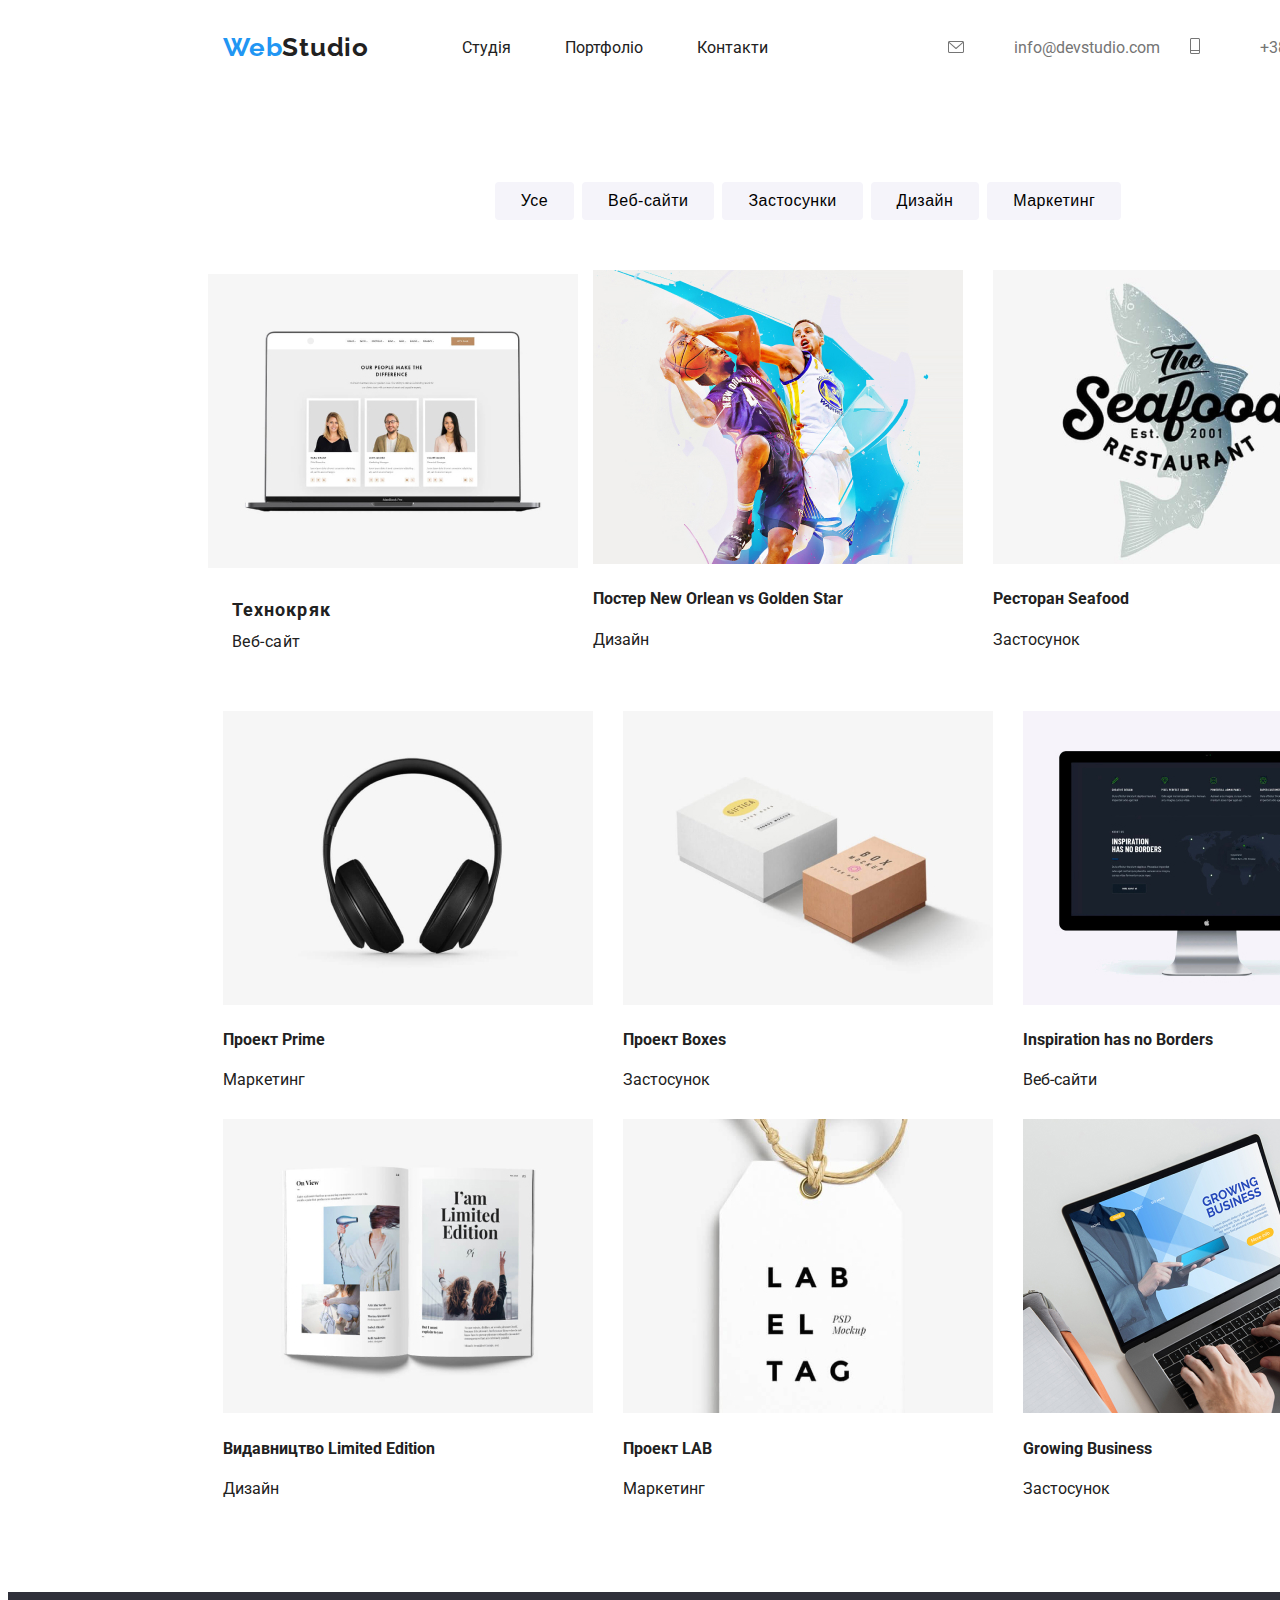
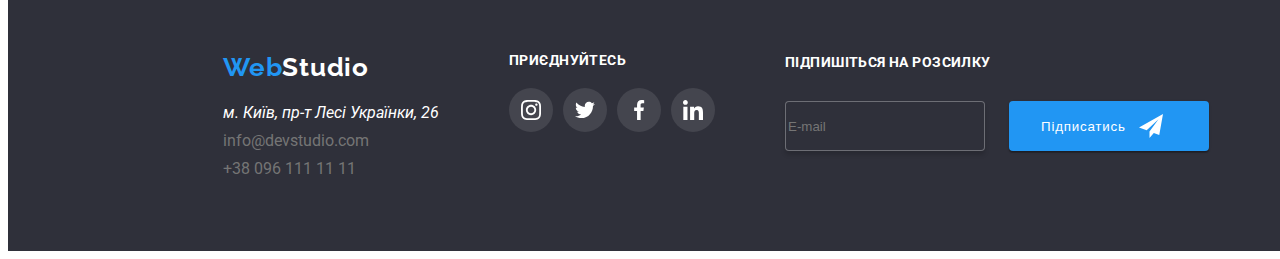
==== commit c8adbd8e: "goiteens-hw-15" ====
--- a/portfolio.html
+++ b/portfolio.html
@@ -60,8 +60,8 @@
                 </ul>
             
         <ul class="examples">
-             <li class="examples-link">
-                    <a class="link"  href=""> 
+             <li class="examples-item">
+                    <a class="examples-link"  href=""> 
                     <div class="thumb">
                         <img src="./imges(portfolio)/img (6).jpg" alt="Фотографии троих людей на экране ноутбука" width="370" height="294">
                         <div class="overlay">
--- a/css/main.min.css
+++ b/css/main.min.css
@@ -1 +1 @@
-:root{--accent-color: #2196F3;--primary-text-color: #212121;--secondary-text-color: #757575;--thirdly-text-color: #FFFFFF;--background-color: #2F303A}body{font-family:"Roboto",sans-serif;color:var(--primary-text-color)}*,*::before,*::after{-webkit-box-sizing:border-box;box-sizing:border-box}h1,h2,h3,p,ul{margin:0;padding:0}a{padding:0;margin:0;color:var(--primary-text-color);text-decoration:none}ul{list-style:none}.section{width:1600px;padding-top:94px;padding-bottom:94px}.container{width:1200px;padding-left:15px;padding-right:15px;margin-left:auto;margin-right:auto}.section.header{padding-top:24px;padding-bottom:25px}.container.nav{display:-webkit-box;display:-ms-flexbox;display:flex;-webkit-box-align:center;-ms-flex-align:center;align-items:center}.logo{font-family:"Raleway";font-style:normal;font-weight:700;font-size:26px;line-height:31px;letter-spacing:.03em;color:var(--primary-text-color)}.logo span{color:var(--accent-color)}nav{margin-left:93px}.nav-list{display:-webkit-box;display:-ms-flexbox;display:flex}.nav-item:not(:first-child){margin-left:54px}.nav-link .contact-link{font-style:normal;font-weight:500;font-size:14px;line-height:16px;letter-spacing:.02em;color:var(--primary-text-color)}.nav-link:hover,.nav-link:focus,.contact-link:hover,.contact-link:focus{color:var(--accent-color)}.contacts-list{display:-webkit-box;display:-ms-flexbox;display:flex;margin-left:auto}.contact-item:not(:first-child){margin-left:50px}.contact-link{color:var(--secondary-text-color)}.section.hero{padding-top:200px;padding-bottom:200px;text-align:center;background-image:-webkit-gradient(linear, left bottom, left top, from(rgba(47, 48, 58, 0.4)), to(rgba(47, 48, 58, 0.4))),url(/studia/bdi.jpg);background-image:linear-gradient(0deg, rgba(47, 48, 58, 0.4), rgba(47, 48, 58, 0.4)),url(/studia/bdi.jpg);background-position:center}.section.hero,.footer{background-color:var(--background-color)}.visually-hidden{position:absolute;width:1px;height:1px;border:0;margin:-1px;padding:0;clip:rect(0 0 0 0);overflow:hidden}.hero-title{font-style:normal;font-weight:900;font-size:44px;line-height:60px;letter-spacing:.06em;text-transform:uppercase;width:696px;margin-bottom:30px;margin-left:auto;margin-right:auto;color:var(--thirdly-text-color)}.hero-button{display:-webkit-inline-box;display:-ms-inline-flexbox;display:inline-flex;border:none;border-radius:4px;background-color:var(--accent-color);color:var(--thirdly-text-color);font-weight:700;font-size:16px;line-height:30px;padding:10px 24px;cursor:pointer;-webkit-transition-property:background-color;transition-property:background-color;-webkit-transition-duration:250ms;transition-duration:250ms;-webkit-transition-timing-function:cubic-bezier(0.4, 0, 0.2, 1);transition-timing-function:cubic-bezier(0.4, 0, 0.2, 1);-webkit-transition-delay:1000ms;transition-delay:1000ms;-webkit-box-shadow:0px 4px 4px rgba(0,0,0,.15);box-shadow:0px 4px 4px rgba(0,0,0,.15)}.hero-button:hover,.hero-button:focus{background-color:#7fffd4;color:#2f303a}.thumbwork{position:absolute;background-color:rgba(47,48,58,.8);color:var(--thirdly-text-color);width:100%;bottom:0;padding:27px}.thumb-place{position:relative}.work-text{font-size:14px;line-height:16px;text-align:center;letter-spacing:.03em}.close-button{display:-webkit-inline-box;display:-ms-inline-flexbox;display:inline-flex;border:none;background-color:#fff;border-radius:50%;position:absolute;width:30px;height:30px;left:499px;top:8px}.backdrop.is-hidden{opacity:0;pointer-events:none}.close{height:11px;width:11px;left:4px;top:3px}.backdrop{z-index:4;position:fixed;top:0;left:0;width:100%;height:100%;background-color:rgba(0,0,0,.2)}.modal{position:absolute;top:50%;left:50%;-webkit-transform:translate(-50%, -50%);transform:translate(-50%, -50%);width:528px;height:581px;background-color:var(--thirdly-text-color);padding:40px}.checkbox{margin-bottom:20px}.modal-input{position:relative}.icon-modal{position:absolute;top:50%;left:15px}.checkbox{-webkit-appearance:none;-moz-appearance:none;appearance:none}.checkbox input:checked+.checkbox-icon{background-color:var(--accent-color);border:1px solid var(--primary-text-color)}.checkbox-icon{border-radius:2px;fill:var(--thirdly-text-color);border:1px solid var(--primary-text-color);margin-right:7px}.modal-button{letter-spacing:.06em;color:var(--thirdly-text-color);cursor:pointer;display:-webkit-inline-box;display:-ms-inline-flexbox;display:inline-flex;padding:10px 57px;border-radius:4px;border:none;background-color:var(--accent-color);margin-bottom:40px;margin-top:30px;-webkit-box-shadow:0px 1px 3px rgba(0,0,0,.12),0px 1px 1px rgba(0,0,0,.14),0px 2px 1px rgba(0,0,0,.2);box-shadow:0px 1px 3px rgba(0,0,0,.12),0px 1px 1px rgba(0,0,0,.14),0px 2px 1px rgba(0,0,0,.2);height:50px;width:200px;-webkit-box-align:center;-ms-flex-align:center;align-items:center}.field-link{text-decoration:underline;color:var(--accent-color)}.field-item textarea{resize:none;width:100%;height:20%;padding:12px 16px;margin-bottom:20px;outline:none}.field-item{position:relative;text-align:left;font-size:12px;line-height:14px;letter-spacing:.01em;color:var(--secondary-text-color)}.modal-title{font-size:20px;line-height:23px;text-align:center;letter-spacing:.03em;margin-bottom:12px}.fields{display:-webkit-box;display:-ms-flexbox;display:flex;-webkit-box-orient:vertical;-webkit-box-direction:normal;-ms-flex-direction:column;flex-direction:column;margin-bottom:20px}.field-item input{width:100%;height:40px;padding-left:16px;border:1px solid rgba(33,33,33,.2);border-radius:4px;outline:none}.field-item:focus-within input,.field-item:focus-within textarea{border:1px solid var(--accent-color)}.field-item:focus-within .icon-modal,.field-item:focus-within label{fill:var(--accent-color)}.field-item:not(:last-child){margin-bottom:10px}.fetures{display:-webkit-box;display:-ms-flexbox;display:flex;-webkit-box-pack:justify;-ms-flex-pack:justify;justify-content:space-between}.fetures-items{width:270px}.section.footer{padding-top:60px;padding-bottom:60px}.footer .container{display:-webkit-box;display:-ms-flexbox;display:flex}.flex{margin-left:70px}.footer .logo{color:#fff}.adderess{margin-top:20px}.footer .contacts-list{display:block;margin-top:9px}.footer .contact-item:nth-child(2){margin-left:0;margin-top:9px}.flex-title{color:#fff;font-weight:700;font-size:14px;line-height:16px;letter-spacing:.03em;text-transform:uppercase;margin-bottom:20px}.item-foot .link{background:rgba(255,255,255,.1);color:#fff}.footer .item-foot:not(:last-child){margin-right:10px}.customers-list{display:-webkit-box;display:-ms-flexbox;display:flex}.customers-item:not(:last-child){margin-right:30px}.customers-link{display:-webkit-inline-box;display:-ms-inline-flexbox;display:inline-flex;-webkit-box-pack:center;-ms-flex-pack:center;justify-content:center;-webkit-box-align:center;-ms-flex-align:center;align-items:center;width:170px;height:90px;border:1px solid var(--svg);color:var(--svg);border-radius:4px}.customers-link:hover,.customers-link:focus{border:1px solid var(--accent-color);color:var(--accent-color)}.customers-icon{fill:currentColor}.section-footer{background-color:#2f303a;margin:none}.footer-text{color:#fff;font-weight:700;font-size:14px;line-height:16px;letter-spacing:.03em;text-transform:uppercase;display:-webkit-inline-box;display:-ms-inline-flexbox;display:inline-flex}.footer-button{letter-spacing:.06em;color:var(--thirdly-text-color);cursor:pointer;display:-webkit-inline-box;display:-ms-inline-flexbox;display:inline-flex;padding-top:18px;padding-left:32px;padding-right:65;padding-bottom:17px;border-radius:4px;border:none;background-color:var(--accent-color);margin-bottom:40px;margin-top:30px;-webkit-box-shadow:0px 1px 3px rgba(0,0,0,.12),0px 1px 1px rgba(0,0,0,.14),0px 2px 1px rgba(0,0,0,.2);box-shadow:0px 1px 3px rgba(0,0,0,.12),0px 1px 1px rgba(0,0,0,.14),0px 2px 1px rgba(0,0,0,.2);height:50px;width:200px;-webkit-box-align:center;-ms-flex-align:center;align-items:center}.send-div{margin-left:70px}.footer-input{border:1px solid rgba(255,255,255,.3);-webkit-box-shadow:0px 4px 4px rgba(0,0,0,.15);box-shadow:0px 4px 4px rgba(0,0,0,.15);margin-right:20px;height:50px;width:200px;border-radius:4px;background:var(--background-color)}.send-icon{margin-left:13px;fill:var(--thirdly-text-color)}.foot-send-box{-webkit-box-orient:vertical;-webkit-box-direction:normal;-ms-flex-direction:column;flex-direction:column}.section.footer{padding-top:60px;padding-bottom:60px}.footer .container{display:-webkit-box;display:-ms-flexbox;display:flex}.footer .logo{color:#fff}.adderess{margin-top:20px;color:#fff}.footer .contacts-list{display:block;margin-top:9px}.footer .contact-item:nth-child(2){margin-left:0;margin-top:9px}.flex{margin-left:70px}.flex-title{color:#fff;font-weight:700;font-size:14px;line-height:16px;letter-spacing:.03em;text-transform:uppercase;margin-bottom:20px}.footer .item-foot:not(:last-child){margin-right:10px}.list-rb{display:-webkit-box;display:-ms-flexbox;display:flex;-webkit-box-pack:justify;-ms-flex-pack:justify;justify-content:space-between}.list .item{margin:30px}.list-human{display:-webkit-box;display:-ms-flexbox;display:flex;-webkit-box-pack:justify;-ms-flex-pack:justify;justify-content:space-between}.item-human:not(:last-child){margin-right:30px}.img{width:270px;height:260px;margin:10px}.section.hero{text-align:center}.email{width:16px;height:12px;color:var(--secondary-text-color);fill:currentColor}.telephone{width:10px;height:16px;margin-left:30px;margin-right:10px;fill:currentColor}.link{display:-webkit-inline-box;display:-ms-inline-flexbox;display:inline-flex;-webkit-box-pack:center;-ms-flex-pack:center;justify-content:center;-webkit-box-align:center;-ms-flex-align:center;align-items:center;width:44px;height:44px;border-radius:50%;background-color:#fff;color:#afb1b8}.link:hover,.link:focus{background-color:#2196f3;color:#fff}.icon{width:20px;height:20px;fill:currentColor}.list{display:-webkit-box;display:-ms-flexbox;display:flex;-webkit-box-pack:center;-ms-flex-pack:center;justify-content:center}.telephone2{color:var(--secondary-text-color)}.adderess{color:#fff}.icon-link{color:#757575}.fetures-item{width:70px;height:70px}.fetures-box{width:270px;background-color:#f5f4fa;padding:25px 100px;margin-bottom:30px}.customers-list{display:-webkit-box;display:-ms-flexbox;display:flex}.text{width:270px}.main-text{margin-bottom:10px}.name{margin-bottom:10px;text-align:center}.bottom-name{text-align:center}.section.our-team{background-color:#f5f4fa}.main-text2{text-align:center;margin-bottom:50px}.our-job{text-align:center;margin-bottom:50px}.title{text-align:center;color:#212121;margin-bottom:50px}.item-human{background-color:#fff;-webkit-box-shadow:0px 1px 3px rgba(0,0,0,.12),0px 1px 1px rgba(0,0,0,.14),0px 2px 1px rgba(0,0,0,.2);box-shadow:0px 1px 3px rgba(0,0,0,.12),0px 1px 1px rgba(0,0,0,.14),0px 2px 1px rgba(0,0,0,.2)}body{font-family:"Roboto",sans-serif}a{text-decoration:none}ul{list-style:none}.filter{display:-webkit-box;display:-ms-flexbox;display:flex;-webkit-box-pack:center;-ms-flex-pack:center;justify-content:center;margin-bottom:50px}.filter-item:not(:first-child){margin-left:8px}.section.header-p{padding-top:24px;padding-bottom:25px}.container.nav-p{display:-webkit-box;display:-ms-flexbox;display:flex;-webkit-box-align:center;-ms-flex-align:center;align-items:center}.logo{font-family:"Raleway";font-style:normal;font-weight:700;font-size:26px;line-height:31px;letter-spacing:.03em;color:var(--primary-text-color)}.logo span{color:var(--accent-color)}nav{margin-left:93px}.nav-list{display:-webkit-box;display:-ms-flexbox;display:flex}.nav-item:not(:first-child){margin-left:54px}.nav-link .footer-link{font-style:normal;font-weight:500;font-size:14px;line-height:16px;letter-spacing:.02em;color:var(--primary-text-color)}.nav-link:hover,.nav-link:focus,.contact-link:hover,.contact-link:focus{color:var(--accent-color)}.contacts-list{display:-webkit-box;display:-ms-flexbox;display:flex;margin-left:auto}.contact-item:not(:first-child){margin-left:50px}.contact-link{color:var(--secondary-text-color)}.button{border:none;border-radius:4px;padding:6px 26px;background:#f5f4fa;font-weight:500;font-size:16px;line-height:26px;text-align:center;letter-spacing:.03em}.examples{display:-webkit-box;display:-ms-flexbox;display:flex;-ms-flex-wrap:wrap;flex-wrap:wrap;margin:-15px}.examples-img{height:294px;width:370px;margin-right:30px}.examples-link{margin:15px;width:calc((100% - 90px)/3)}.first{margin-left:230px}.last{margin-right:200px}.thumb{position:relative;overflow:hidden}.overlay{position:absolute;top:0;left:0;width:100%;height:100%;background-color:rgba(33,150,243,.9);padding:63px 24px;-webkit-transform:translateY(100%);transform:translateY(100%);-webkit-transition:-webkit-transform 250ms cubic-bezier(0.4, 0, 0.2, 1);transition:-webkit-transform 250ms cubic-bezier(0.4, 0, 0.2, 1);transition:transform 250ms cubic-bezier(0.4, 0, 0.2, 1);transition:transform 250ms cubic-bezier(0.4, 0, 0.2, 1), -webkit-transform 250ms cubic-bezier(0.4, 0, 0.2, 1)}.examples-link .link:hover .overlay,.examples-link .link:focus .overlay{-webkit-transform:translateY(0);transform:translateY(0)}.examples-link .link:hover .link-text,.examples-link .link:focus .link-text{-webkit-box-shadow:0px 1px 1px rgba(0,0,0,.12),0px 4px 4px rgba(0,0,0,.06),1px 4px 6px rgba(0,0,0,.16);box-shadow:0px 1px 1px rgba(0,0,0,.12),0px 4px 4px rgba(0,0,0,.06),1px 4px 6px rgba(0,0,0,.16)}.overlay-text{font-size:18px;line-height:28px;letter-spacing:.03em;color:var(--thirdly-text-color)}.examples-titel{color:var(--title-text-color);font-weight:700;font-size:18px;line-height:2;letter-spacing:.06em}.examples-type{color:var(--primary-text-color);font-size:16px;line-height:1.8;letter-spacing:.03em}.link-text{padding:20px 24px;border-left:1px solid var(--card-border-line);border-right:1px solid var(--card-border-line);border-bottom:1px solid var(--card-border-line)}.button:hover,.button:focus{background-color:#2196f3;color:#fff;-webkit-box-shadow:0px 3px 1px rgba(0,0,0,.1),0px 1px 2px rgba(0,0,0,.08),0px 2px 2px rgba(0,0,0,.12);box-shadow:0px 3px 1px rgba(0,0,0,.1),0px 1px 2px rgba(0,0,0,.08),0px 2px 2px rgba(0,0,0,.12)}.examlpes-p{display:-webkit-box;display:-ms-flexbox;display:flex;-ms-flex-wrap:wrap;flex-wrap:wrap;margin:-15px}/*# sourceMappingURL=main.min.css.map */+:root{--accent-color: #2196F3;--primary-text-color: #212121;--secondary-text-color: #757575;--thirdly-text-color: #FFFFFF;--background-color: #2F303A}body{font-family:"Roboto",sans-serif;color:var(--primary-text-color)}*,*::before,*::after{-webkit-box-sizing:border-box;box-sizing:border-box}h1,h2,h3,p,ul{margin:0;padding:0}a{padding:0;margin:0;color:var(--primary-text-color);text-decoration:none}ul{list-style:none}.section{width:1600px;padding-top:94px;padding-bottom:94px}.container{width:1200px;padding-left:15px;padding-right:15px;margin-left:auto;margin-right:auto}.section.header{padding-top:24px;padding-bottom:25px}.container.nav{display:-webkit-box;display:-ms-flexbox;display:flex;-webkit-box-align:center;-ms-flex-align:center;align-items:center}.logo{font-family:"Raleway";font-style:normal;font-weight:700;font-size:26px;line-height:31px;letter-spacing:.03em;color:var(--primary-text-color)}.logo span{color:var(--accent-color)}nav{margin-left:93px}.nav-list{display:-webkit-box;display:-ms-flexbox;display:flex}.nav-item:not(:first-child){margin-left:54px}.nav-link .contact-link{font-style:normal;font-weight:500;font-size:14px;line-height:16px;letter-spacing:.02em;color:var(--primary-text-color)}.nav-link:hover,.nav-link:focus,.contact-link:hover,.contact-link:focus{color:var(--accent-color)}.contacts-list{display:-webkit-box;display:-ms-flexbox;display:flex;margin-left:auto}.contact-item:not(:first-child){margin-left:50px}.contact-link{color:var(--secondary-text-color)}.section.hero{padding-top:200px;padding-bottom:200px;text-align:center;background-image:-webkit-gradient(linear, left bottom, left top, from(rgba(47, 48, 58, 0.4)), to(rgba(47, 48, 58, 0.4))),url(/studia/bdi.jpg);background-image:linear-gradient(0deg, rgba(47, 48, 58, 0.4), rgba(47, 48, 58, 0.4)),url(/studia/bdi.jpg);background-position:center}.section.hero,.footer{background-color:var(--background-color)}.visually-hidden{position:absolute;width:1px;height:1px;border:0;margin:-1px;padding:0;clip:rect(0 0 0 0);overflow:hidden}.hero-title{font-style:normal;font-weight:900;font-size:44px;line-height:60px;letter-spacing:.06em;text-transform:uppercase;width:696px;margin-bottom:30px;margin-left:auto;margin-right:auto;color:var(--thirdly-text-color)}.hero-button{display:-webkit-inline-box;display:-ms-inline-flexbox;display:inline-flex;border:none;border-radius:4px;background-color:var(--accent-color);color:var(--thirdly-text-color);font-weight:700;font-size:16px;line-height:30px;padding:10px 24px;cursor:pointer;-webkit-transition-property:background-color;transition-property:background-color;-webkit-transition-duration:250ms;transition-duration:250ms;-webkit-transition-timing-function:cubic-bezier(0.4, 0, 0.2, 1);transition-timing-function:cubic-bezier(0.4, 0, 0.2, 1);-webkit-transition-delay:1000ms;transition-delay:1000ms;-webkit-box-shadow:0px 4px 4px rgba(0,0,0,.15);box-shadow:0px 4px 4px rgba(0,0,0,.15)}.hero-button:hover,.hero-button:focus{background-color:#7fffd4;color:#2f303a}.thumbwork{position:absolute;background-color:rgba(47,48,58,.8);color:var(--thirdly-text-color);width:100%;bottom:0;padding:27px}.thumb-place{position:relative}.work-text{font-size:14px;line-height:16px;text-align:center;letter-spacing:.03em}.close-button{display:-webkit-inline-box;display:-ms-inline-flexbox;display:inline-flex;border:none;background-color:#fff;border-radius:50%;position:absolute;width:30px;height:30px;left:499px;top:8px}.backdrop.is-hidden{opacity:0;pointer-events:none}.close{height:11px;width:11px;left:4px;top:3px}.backdrop{z-index:4;position:fixed;top:0;left:0;width:100%;height:100%;background-color:rgba(0,0,0,.2)}.modal{position:absolute;top:50%;left:50%;-webkit-transform:translate(-50%, -50%);transform:translate(-50%, -50%);width:528px;height:581px;background-color:var(--thirdly-text-color);padding:40px}.checkbox{margin-bottom:20px}.modal-input{position:relative}.icon-modal{position:absolute;top:50%;left:15px}.checkbox{-webkit-appearance:none;-moz-appearance:none;appearance:none}.checkbox input:checked+.checkbox-icon{background-color:var(--accent-color);border:1px solid var(--primary-text-color)}.checkbox-icon{border-radius:2px;fill:var(--thirdly-text-color);border:1px solid var(--primary-text-color);margin-right:7px}.modal-button{letter-spacing:.06em;color:var(--thirdly-text-color);cursor:pointer;display:-webkit-inline-box;display:-ms-inline-flexbox;display:inline-flex;padding:10px 57px;border-radius:4px;border:none;background-color:var(--accent-color);margin-bottom:40px;margin-top:30px;-webkit-box-shadow:0px 1px 3px rgba(0,0,0,.12),0px 1px 1px rgba(0,0,0,.14),0px 2px 1px rgba(0,0,0,.2);box-shadow:0px 1px 3px rgba(0,0,0,.12),0px 1px 1px rgba(0,0,0,.14),0px 2px 1px rgba(0,0,0,.2);height:50px;width:200px;-webkit-box-align:center;-ms-flex-align:center;align-items:center}.field-link{text-decoration:underline;color:var(--accent-color)}.field-item textarea{resize:none;width:100%;height:20%;padding:12px 16px;margin-bottom:20px;outline:none}.field-item{position:relative;text-align:left;font-size:12px;line-height:14px;letter-spacing:.01em;color:var(--secondary-text-color)}.modal-title{font-size:20px;line-height:23px;text-align:center;letter-spacing:.03em;margin-bottom:12px}.fields{display:-webkit-box;display:-ms-flexbox;display:flex;-webkit-box-orient:vertical;-webkit-box-direction:normal;-ms-flex-direction:column;flex-direction:column;margin-bottom:20px}.field-item input{width:100%;height:40px;padding-left:16px;border:1px solid rgba(33,33,33,.2);border-radius:4px;outline:none}.field-item:focus-within input,.field-item:focus-within textarea{border:1px solid var(--accent-color)}.field-item:focus-within .icon-modal,.field-item:focus-within label{fill:var(--accent-color)}.field-item:not(:last-child){margin-bottom:10px}.fetures{display:-webkit-box;display:-ms-flexbox;display:flex;-webkit-box-pack:justify;-ms-flex-pack:justify;justify-content:space-between}.fetures-items{width:270px}.section.footer{padding-top:60px;padding-bottom:60px}.footer .container{display:-webkit-box;display:-ms-flexbox;display:flex}.flex{margin-left:70px}.footer .logo{color:#fff}.adderess{margin-top:20px}.footer .contacts-list{display:block;margin-top:9px}.footer .contact-item:nth-child(2){margin-left:0;margin-top:9px}.flex-title{color:#fff;font-weight:700;font-size:14px;line-height:16px;letter-spacing:.03em;text-transform:uppercase;margin-bottom:20px}.item-foot .link{background:rgba(255,255,255,.1);color:#fff}.footer .item-foot:not(:last-child){margin-right:10px}.customers-list{display:-webkit-box;display:-ms-flexbox;display:flex}.customers-item:not(:last-child){margin-right:30px}.customers-link{display:-webkit-inline-box;display:-ms-inline-flexbox;display:inline-flex;-webkit-box-pack:center;-ms-flex-pack:center;justify-content:center;-webkit-box-align:center;-ms-flex-align:center;align-items:center;width:170px;height:90px;border:1px solid var(--svg);color:var(--svg);border-radius:4px}.customers-link:hover,.customers-link:focus{border:1px solid var(--accent-color);color:var(--accent-color)}.customers-icon{fill:currentColor}.section-footer{background-color:#2f303a;margin:none}.footer-text{color:#fff;font-weight:700;font-size:14px;line-height:16px;letter-spacing:.03em;text-transform:uppercase;display:-webkit-inline-box;display:-ms-inline-flexbox;display:inline-flex}.footer-button{letter-spacing:.06em;color:var(--thirdly-text-color);cursor:pointer;display:-webkit-inline-box;display:-ms-inline-flexbox;display:inline-flex;padding-top:18px;padding-left:32px;padding-right:65;padding-bottom:17px;border-radius:4px;border:none;background-color:var(--accent-color);margin-bottom:40px;margin-top:30px;-webkit-box-shadow:0px 1px 3px rgba(0,0,0,.12),0px 1px 1px rgba(0,0,0,.14),0px 2px 1px rgba(0,0,0,.2);box-shadow:0px 1px 3px rgba(0,0,0,.12),0px 1px 1px rgba(0,0,0,.14),0px 2px 1px rgba(0,0,0,.2);height:50px;width:200px;-webkit-box-align:center;-ms-flex-align:center;align-items:center}.send-div{margin-left:70px}.footer-input{border:1px solid rgba(255,255,255,.3);-webkit-box-shadow:0px 4px 4px rgba(0,0,0,.15);box-shadow:0px 4px 4px rgba(0,0,0,.15);margin-right:20px;height:50px;width:200px;border-radius:4px;background:var(--background-color)}.send-icon{margin-left:13px;fill:var(--thirdly-text-color)}.foot-send-box{-webkit-box-orient:vertical;-webkit-box-direction:normal;-ms-flex-direction:column;flex-direction:column}.section.footer{padding-top:60px;padding-bottom:60px}.footer .container{display:-webkit-box;display:-ms-flexbox;display:flex}.footer .logo{color:#fff}.adderess{margin-top:20px;color:#fff}.footer .contacts-list{display:block;margin-top:9px}.footer .contact-item:nth-child(2){margin-left:0;margin-top:9px}.flex{margin-left:70px}.flex-title{color:#fff;font-weight:700;font-size:14px;line-height:16px;letter-spacing:.03em;text-transform:uppercase;margin-bottom:20px}.footer .item-foot:not(:last-child){margin-right:10px}.list-rb{display:-webkit-box;display:-ms-flexbox;display:flex;-webkit-box-pack:justify;-ms-flex-pack:justify;justify-content:space-between}.list .item{margin:30px}.list-human{display:-webkit-box;display:-ms-flexbox;display:flex;-webkit-box-pack:justify;-ms-flex-pack:justify;justify-content:space-between}.item-human:not(:last-child){margin-right:30px}.img{width:270px;height:260px;margin:10px}.section.hero{text-align:center}.email{width:16px;height:12px;color:var(--secondary-text-color);fill:currentColor}.telephone{width:10px;height:16px;margin-left:30px;margin-right:10px;fill:currentColor}.link{display:-webkit-inline-box;display:-ms-inline-flexbox;display:inline-flex;-webkit-box-pack:center;-ms-flex-pack:center;justify-content:center;-webkit-box-align:center;-ms-flex-align:center;align-items:center;width:44px;height:44px;border-radius:50%;background-color:#fff;color:#afb1b8}.link:hover,.link:focus{background-color:#2196f3;color:#fff}.icon{width:20px;height:20px;fill:currentColor}.list{display:-webkit-box;display:-ms-flexbox;display:flex;-webkit-box-pack:center;-ms-flex-pack:center;justify-content:center}.telephone2{color:var(--secondary-text-color)}.adderess{color:#fff}.icon-link{color:#757575}.fetures-item{width:70px;height:70px}.fetures-box{width:270px;background-color:#f5f4fa;padding:25px 100px;margin-bottom:30px}.customers-list{display:-webkit-box;display:-ms-flexbox;display:flex}.text{width:270px}.main-text{margin-bottom:10px}.name{margin-bottom:10px;text-align:center}.bottom-name{text-align:center}.section.our-team{background-color:#f5f4fa}.main-text2{text-align:center;margin-bottom:50px}.our-job{text-align:center;margin-bottom:50px}.title{text-align:center;color:#212121;margin-bottom:50px}.item-human{background-color:#fff;-webkit-box-shadow:0px 1px 3px rgba(0,0,0,.12),0px 1px 1px rgba(0,0,0,.14),0px 2px 1px rgba(0,0,0,.2);box-shadow:0px 1px 3px rgba(0,0,0,.12),0px 1px 1px rgba(0,0,0,.14),0px 2px 1px rgba(0,0,0,.2)}body{font-family:"Roboto",sans-serif}a{text-decoration:none}ul{list-style:none}.filter{display:-webkit-box;display:-ms-flexbox;display:flex;-webkit-box-pack:center;-ms-flex-pack:center;justify-content:center;margin-bottom:50px}.filter-item:not(:first-child){margin-left:8px}.section.header-p{padding-top:24px;padding-bottom:25px}.container.nav-p{display:-webkit-box;display:-ms-flexbox;display:flex;-webkit-box-align:center;-ms-flex-align:center;align-items:center}.logo{font-family:"Raleway";font-style:normal;font-weight:700;font-size:26px;line-height:31px;letter-spacing:.03em;color:var(--primary-text-color)}.logo span{color:var(--accent-color)}nav{margin-left:93px}.nav-list{display:-webkit-box;display:-ms-flexbox;display:flex}.nav-item:not(:first-child){margin-left:54px}.nav-link .footer-link{font-style:normal;font-weight:500;font-size:14px;line-height:16px;letter-spacing:.02em;color:var(--primary-text-color)}.nav-link:hover,.nav-link:focus,.contact-link:hover,.contact-link:focus{color:var(--accent-color)}.contacts-list{display:-webkit-box;display:-ms-flexbox;display:flex;margin-left:auto}.contact-item:not(:first-child){margin-left:50px}.contact-link{color:var(--secondary-text-color)}.button{border:none;border-radius:4px;padding:6px 26px;background:#f5f4fa;font-weight:500;font-size:16px;line-height:26px;text-align:center;letter-spacing:.03em}.examples{display:-webkit-box;display:-ms-flexbox;display:flex;-ms-flex-wrap:wrap;flex-wrap:wrap;margin:-15px}.examples-img{height:294px;width:370px;margin-right:30px}.examples-link{margin:15px;width:calc((100% - 90px)/3)}.first{margin-left:230px}.last{margin-right:200px}.thumb{position:relative;overflow:hidden}.overlay{position:absolute;top:0;left:0;width:100%;height:100%;background-color:rgba(33,150,243,.9);padding:63px 24px;-webkit-transform:translateY(100%);transform:translateY(100%);-webkit-transition:-webkit-transform 250ms cubic-bezier(0.4, 0, 0.2, 1);transition:-webkit-transform 250ms cubic-bezier(0.4, 0, 0.2, 1);transition:transform 250ms cubic-bezier(0.4, 0, 0.2, 1);transition:transform 250ms cubic-bezier(0.4, 0, 0.2, 1), -webkit-transform 250ms cubic-bezier(0.4, 0, 0.2, 1)}.examples-item .examples-link:hover .overlay,.examples-item .examples-link:focus .overlay{-webkit-transform:translateY(0);transform:translateY(0)}.examples-item .examples-link:hover .link-text,.examples-item .examples-link:focus .link-text{-webkit-box-shadow:0px 1px 1px rgba(0,0,0,.12),0px 4px 4px rgba(0,0,0,.06),1px 4px 6px rgba(0,0,0,.16);box-shadow:0px 1px 1px rgba(0,0,0,.12),0px 4px 4px rgba(0,0,0,.06),1px 4px 6px rgba(0,0,0,.16)}.overlay-text{font-size:18px;line-height:28px;letter-spacing:.03em;color:var(--thirdly-text-color)}.examples-titel{color:var(--title-text-color);font-weight:700;font-size:18px;line-height:2;letter-spacing:.06em}.examples-type{color:var(--primary-text-color);font-size:16px;line-height:1.8;letter-spacing:.03em}.link-text{padding:20px 24px;border-left:1px solid var(--card-border-line);border-right:1px solid var(--card-border-line);border-bottom:1px solid var(--card-border-line)}.button:hover,.button:focus{background-color:#2196f3;color:#fff;-webkit-box-shadow:0px 3px 1px rgba(0,0,0,.1),0px 1px 2px rgba(0,0,0,.08),0px 2px 2px rgba(0,0,0,.12);box-shadow:0px 3px 1px rgba(0,0,0,.1),0px 1px 2px rgba(0,0,0,.08),0px 2px 2px rgba(0,0,0,.12)}.examlpes-p{display:-webkit-box;display:-ms-flexbox;display:flex;-ms-flex-wrap:wrap;flex-wrap:wrap;margin:-15px}/*# sourceMappingURL=main.min.css.map */